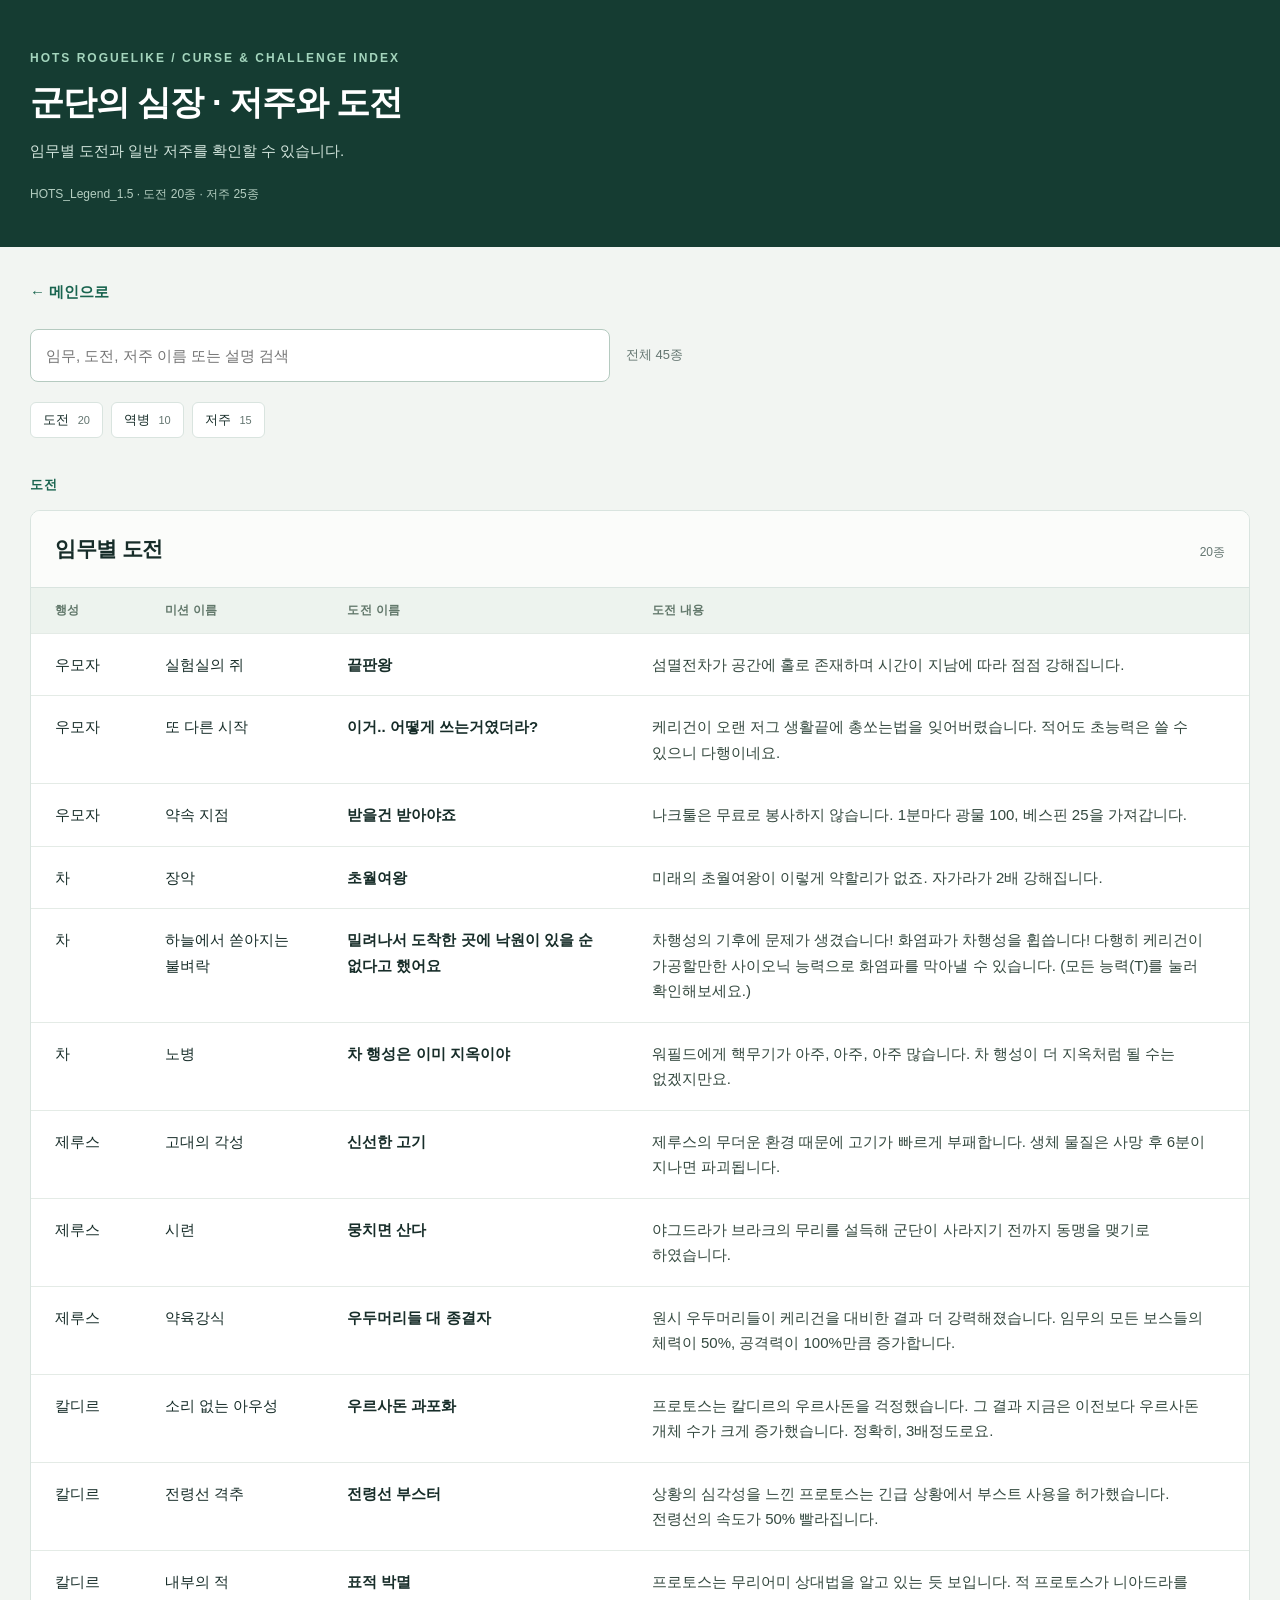
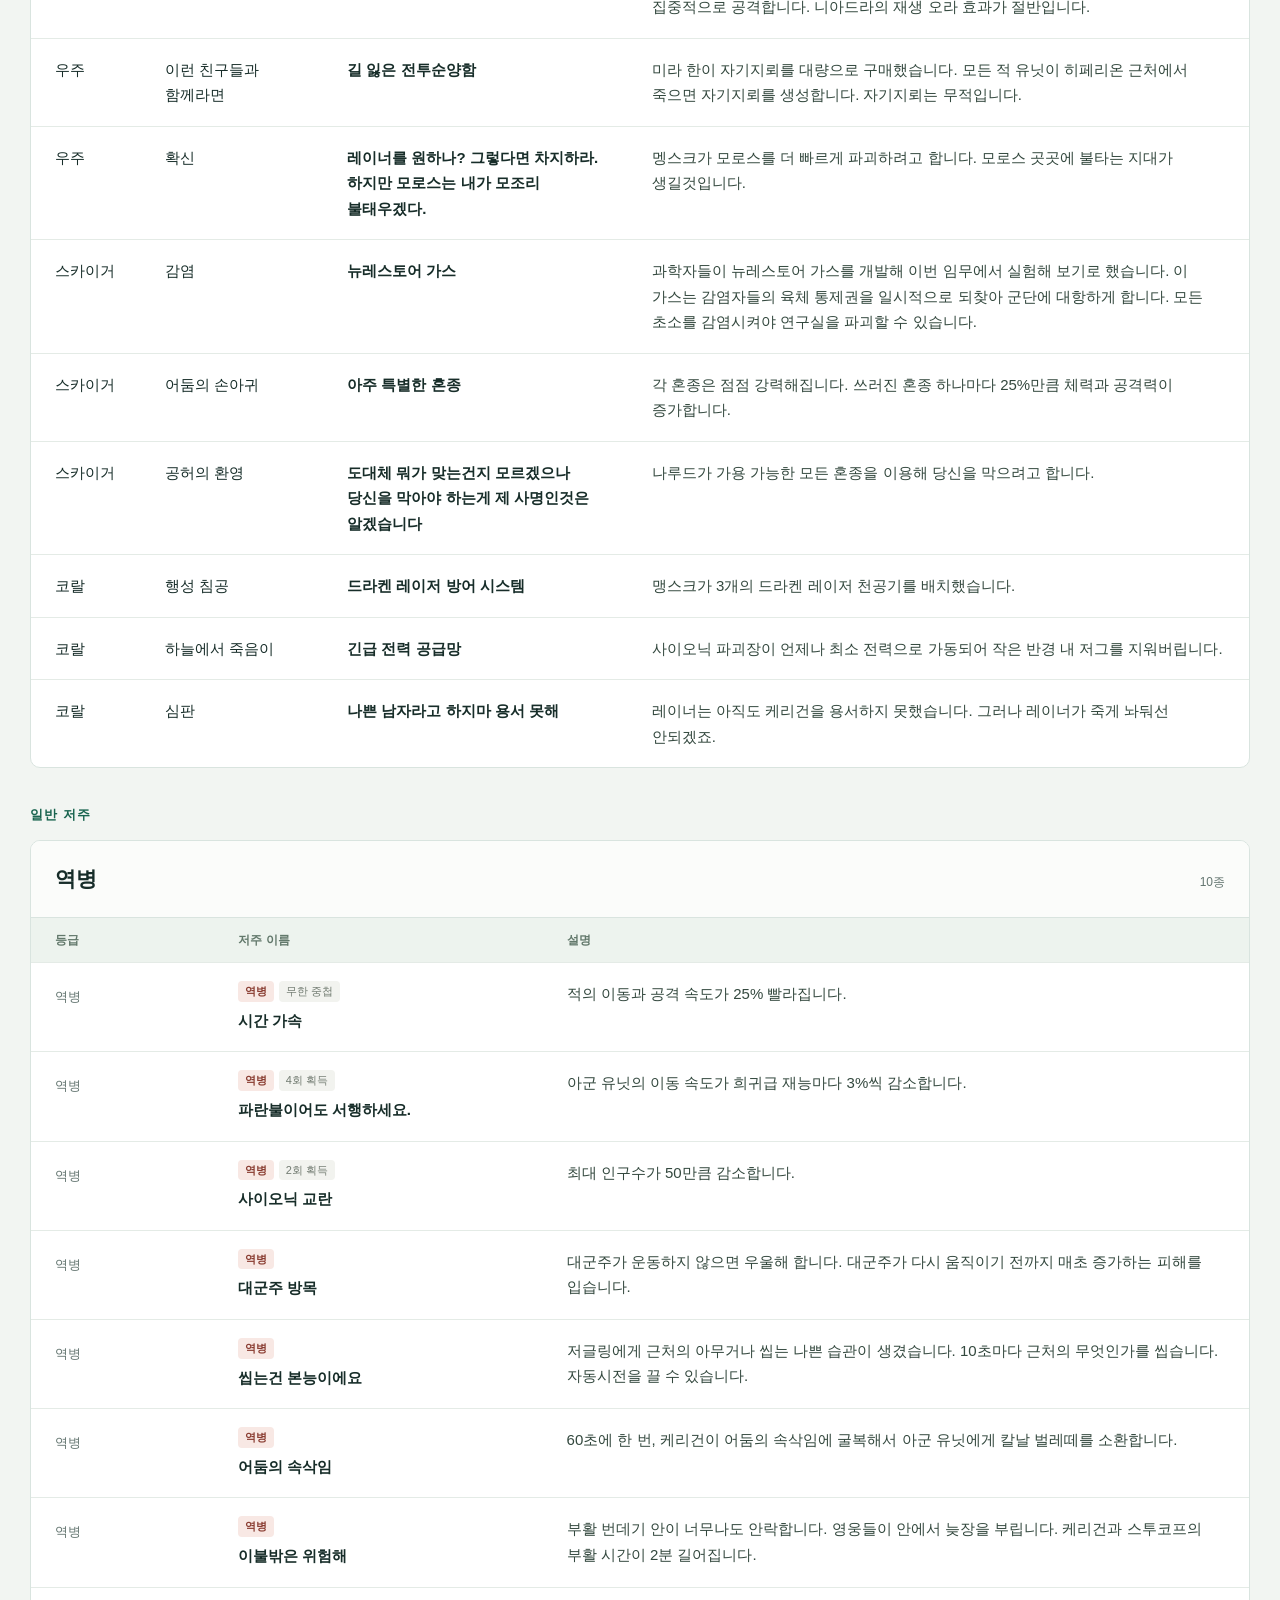
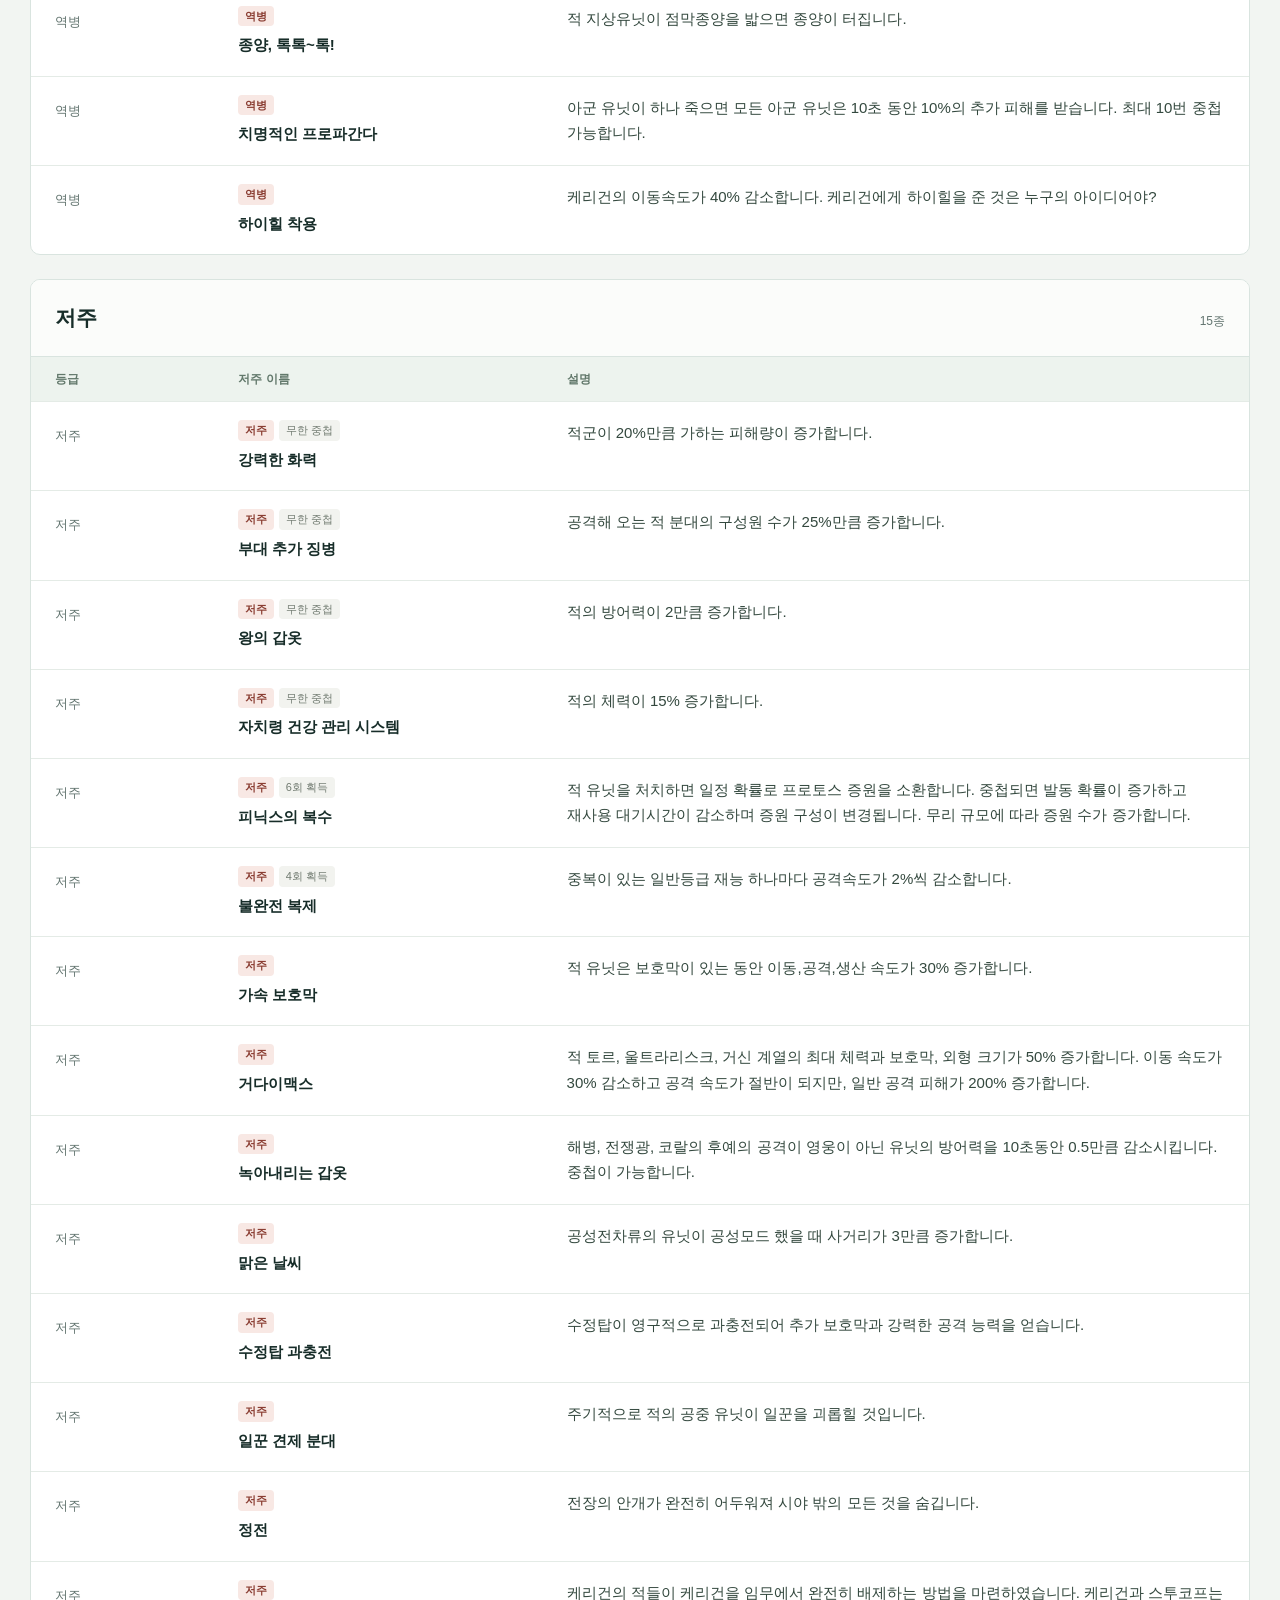
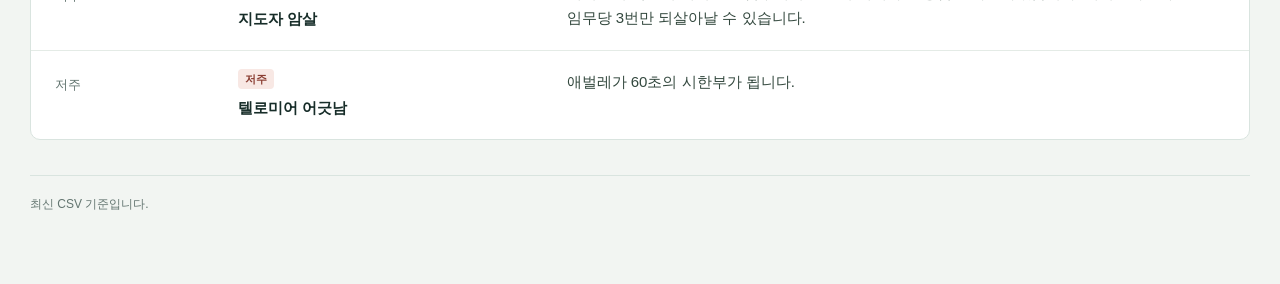
==== curses.html @ a3f86ea9 "Add files via upload" ====
<!doctype html><html lang="ko"><head><meta charset="utf-8"><meta name="viewport" content="width=device-width,initial-scale=1">
<title>군단의 심장 로그라이크 · 저주와 도전</title><link rel="stylesheet" href="style.css"></head><body>
<header><div class="eyebrow">HOTS ROGUELIKE / CURSE & CHALLENGE INDEX</div><h1>군단의 심장 · 저주와 도전</h1>
<p>임무별 도전과 일반 저주를 확인할 수 있습니다.</p><span class="build">HOTS_Legend_1.5 · 도전 20종 · 저주 25종</span></header>
<main><a class="home" href="index.html">← 메인으로</a>
<div class="tools"><input id="search" type="search" placeholder="임무, 도전, 저주 이름 또는 설명 검색"><span id="result">전체 45종</span></div>
<nav aria-label="분류 바로가기"><a href="#challenges">도전 <span>20</span></a><a href="#curse-0">역병 <span>10</span></a><a href="#curse-1">저주 <span>15</span></a></nav>
<h2 class="group-title">도전</h2><section id="challenges"><div class="section-head"><h3>임무별 도전</h3><span class="counts">20종</span></div>
<table class="challenge-table"><colgroup><col class="planet"><col class="mission"><col class="challenge"><col></colgroup>
<thead><tr><th>행성</th><th>미션 이름</th><th>도전 이름</th><th>도전 내용</th></tr></thead><tbody><tr data-id="(Challenge) Lemon Allergy" data-search="우모자 실험실의 쥐 저주 끝판왕 섬멸전차가 공간에 홀로 존재하며 시간이 지남에 따라 점점 강해집니다."><td>우모자</td><td>실험실의 쥐</td><td><strong>끝판왕</strong></td><td class="description">섬멸전차가 공간에 홀로 존재하며 시간이 지남에 따라 점점 강해집니다.</td></tr><tr data-id="(Challenge) Hallucinatory Coping" data-search="우모자 또 다른 시작 저주 이거.. 어떻게 쓰는거였더라? 케리건이 오랜 저그 생활끝에 총쏘는법을 잊어버렸습니다. 적어도 초능력은 쓸 수 있으니 다행이네요."><td>우모자</td><td>또 다른 시작</td><td><strong>이거.. 어떻게 쓰는거였더라?</strong></td><td class="description">케리건이 오랜 저그 생활끝에 총쏘는법을 잊어버렸습니다. 적어도 초능력은 쓸 수 있으니 다행이네요.</td></tr><tr data-id="(Challenge) Nydus Interception" data-search="우모자 약속 지점 저주 받을건 받아야죠 나크툴은 무료로 봉사하지 않습니다. 1분마다 광물 100, 베스핀 25을 가져갑니다."><td>우모자</td><td>약속 지점</td><td><strong>받을건 받아야죠</strong></td><td class="description">나크툴은 무료로 봉사하지 않습니다. 1분마다 광물 100, 베스핀 25을 가져갑니다.</td></tr><tr data-id="(Challenge) Zagara&#x27;s Aberrations" data-search="차 장악 저주 초월여왕 미래의 초월여왕이 이렇게 약할리가 없죠. 자가라가 2배 강해집니다."><td>차</td><td>장악</td><td><strong>초월여왕</strong></td><td class="description">미래의 초월여왕이 이렇게 약할리가 없죠. 자가라가 2배 강해집니다.</td></tr><tr data-id="(Challenge) Half The Dominion Fleet" data-search="차 하늘에서 쏟아지는 불벼락 저주 밀려나서 도착한 곳에 낙원이 있을 순 없다고 했어요 차행성의 기후에 문제가 생겼습니다! 화염파가 차행성을 휩씁니다! 다행히 케리건이 가공할만한 사이오닉 능력으로 화염파를 막아낼 수 있습니다. (모든 능력(t)를 눌러 확인해보세요.)"><td>차</td><td>하늘에서 쏟아지는 불벼락</td><td><strong>밀려나서 도착한 곳에 낙원이 있을 순 없다고 했어요</strong></td><td class="description">차행성의 기후에 문제가 생겼습니다! 화염파가 차행성을 휩씁니다! 다행히 케리건이 가공할만한 사이오닉 능력으로 화염파를 막아낼 수 있습니다. (모든 능력(T)를 눌러 확인해보세요.)</td></tr><tr data-id="(Challenge) Char Cannot Look Worse" data-search="차 노병 저주 차 행성은 이미 지옥이야 워필드에게 핵무기가 아주, 아주, 아주 많습니다. 차 행성이 더 지옥처럼 될 수는 없겠지만요."><td>차</td><td>노병</td><td><strong>차 행성은 이미 지옥이야</strong></td><td class="description">워필드에게 핵무기가 아주, 아주, 아주 많습니다. 차 행성이 더 지옥처럼 될 수는 없겠지만요.</td></tr><tr data-id="(Challenge) Fresh Meat" data-search="제루스 고대의 각성 저주 신선한 고기 제루스의 무더운 환경 때문에 고기가 빠르게 부패합니다. 생체 물질은 사망 후 6분이 지나면 파괴됩니다."><td>제루스</td><td>고대의 각성</td><td><strong>신선한 고기</strong></td><td class="description">제루스의 무더운 환경 때문에 고기가 빠르게 부패합니다. 생체 물질은 사망 후 6분이 지나면 파괴됩니다.</td></tr><tr data-id="(Challenge) United We Stand" data-search="제루스 시련 저주 뭉치면 산다 야그드라가 브라크의 무리를 설득해 군단이 사라지기 전까지 동맹을 맺기로 하였습니다."><td>제루스</td><td>시련</td><td><strong>뭉치면 산다</strong></td><td class="description">야그드라가 브라크의 무리를 설득해 군단이 사라지기 전까지 동맹을 맺기로 하였습니다.</td></tr><tr data-id="(Challenge) Alphas Vs. The Omega" data-search="제루스 약육강식 저주 우두머리들 대 종결자 원시 우두머리들이 케리건을 대비한 결과 더 강력해졌습니다. 임무의 모든 보스들의 체력이 50%, 공격력이 100%만큼 증가합니다."><td>제루스</td><td>약육강식</td><td><strong>우두머리들 대 종결자</strong></td><td class="description">원시 우두머리들이 케리건을 대비한 결과 더 강력해졌습니다. 임무의 모든 보스들의 체력이 50%, 공격력이 100%만큼 증가합니다.</td></tr><tr data-id="(Challenge) Ursadon Overpopulation" data-search="칼디르 소리 없는 아우성 저주 우르사돈 과포화 프로토스는 칼디르의 우르사돈을 걱정했습니다. 그 결과 지금은 이전보다 우르사돈 개체 수가 크게 증가했습니다. 정확히, 3배정도로요."><td>칼디르</td><td>소리 없는 아우성</td><td><strong>우르사돈 과포화</strong></td><td class="description">프로토스는 칼디르의 우르사돈을 걱정했습니다. 그 결과 지금은 이전보다 우르사돈 개체 수가 크게 증가했습니다. 정확히, 3배정도로요.</td></tr><tr data-id="(Challenge) Shuttle Boosters" data-search="칼디르 전령선 격추 저주 전령선 부스터 상황의 심각성을 느낀 프로토스는 긴급 상황에서 부스트 사용을 허가했습니다. 전령선의 속도가 50% 빨라집니다."><td>칼디르</td><td>전령선 격추</td><td><strong>전령선 부스터</strong></td><td class="description">상황의 심각성을 느낀 프로토스는 긴급 상황에서 부스트 사용을 허가했습니다. 전령선의 속도가 50% 빨라집니다.</td></tr><tr data-id="(Challenge) Targeted Extermination" data-search="칼디르 내부의 적 저주 표적 박멸 프로토스는 무리어미 상대법을 알고 있는 듯 보입니다. 적 프로토스가 니아드라를 집중적으로 공격합니다. 니아드라의 재생 오라 효과가 절반입니다."><td>칼디르</td><td>내부의 적</td><td><strong>표적 박멸</strong></td><td class="description">프로토스는 무리어미 상대법을 알고 있는 듯 보입니다. 적 프로토스가 니아드라를 집중적으로 공격합니다. 니아드라의 재생 오라 효과가 절반입니다.</td></tr><tr data-id="(Challenge) The Lost Battlecruiser" data-search="우주 이런 친구들과 함께라면 저주 길 잃은 전투순양함 미라 한이 자기지뢰를 대량으로 구매했습니다. 모든 적 유닛이 히페리온 근처에서 죽으면 자기지뢰를 생성합니다. 자기지뢰는 무적입니다."><td>우주</td><td>이런 친구들과 함께라면</td><td><strong>길 잃은 전투순양함</strong></td><td class="description">미라 한이 자기지뢰를 대량으로 구매했습니다. 모든 적 유닛이 히페리온 근처에서 죽으면 자기지뢰를 생성합니다. 자기지뢰는 무적입니다.</td></tr><tr data-id="(Challenge) Happy Ending" data-search="우주 확신 저주 레이너를 원하나? 그렇다면 차지하라. 하지만 모로스는 내가 모조리 불태우겠다. 멩스크가 모로스를 더 빠르게 파괴하려고 합니다. 모로스 곳곳에 불타는 지대가 생길것입니다."><td>우주</td><td>확신</td><td><strong>레이너를 원하나? 그렇다면 차지하라. 하지만 모로스는 내가 모조리 불태우겠다.</strong></td><td class="description">멩스크가 모로스를 더 빠르게 파괴하려고 합니다. 모로스 곳곳에 불타는 지대가 생길것입니다.</td></tr><tr data-id="(Challenge) Aerosol Restoration" data-search="스카이거 감염 저주 뉴레스토어 가스 과학자들이 뉴레스토어 가스를 개발해 이번 임무에서 실험해 보기로 했습니다. 이 가스는 감염자들의 육체 통제권을 일시적으로 되찾아 군단에 대항하게 합니다. 모든 초소를 감염시켜야 연구실을 파괴할 수 있습니다."><td>스카이거</td><td>감염</td><td><strong>뉴레스토어 가스</strong></td><td class="description">과학자들이 뉴레스토어 가스를 개발해 이번 임무에서 실험해 보기로 했습니다. 이 가스는 감염자들의 육체 통제권을 일시적으로 되찾아 군단에 대항하게 합니다. 모든 초소를 감염시켜야 연구실을 파괴할 수 있습니다.</td></tr><tr data-id="(Challenge) Super Unique Hybrid" data-search="스카이거 어둠의 손아귀 저주 아주 특별한 혼종 각 혼종은 점점 강력해집니다. 쓰러진 혼종 하나마다 25%만큼 체력과 공격력이 증가합니다."><td>스카이거</td><td>어둠의 손아귀</td><td><strong>아주 특별한 혼종</strong></td><td class="description">각 혼종은 점점 강력해집니다. 쓰러진 혼종 하나마다 25%만큼 체력과 공격력이 증가합니다.</td></tr><tr data-id="(Challenge) Moebius Cure" data-search="스카이거 공허의 환영 저주 도대체 뭐가 맞는건지 모르겠으나 당신을 막아야 하는게 제 사명인것은 알겠습니다 나루드가 가용 가능한 모든 혼종을 이용해 당신을 막으려고 합니다."><td>스카이거</td><td>공허의 환영</td><td><strong>도대체 뭐가 맞는건지 모르겠으나 당신을 막아야 하는게 제 사명인것은 알겠습니다</strong></td><td class="description">나루드가 가용 가능한 모든 혼종을 이용해 당신을 막으려고 합니다.</td></tr><tr data-id="(Challenge) Laser Defense" data-search="코랄 행성 침공 저주 드라켄 레이저 방어 시스템 맹스크가 3개의 드라켄 레이저 천공기를 배치했습니다."><td>코랄</td><td>행성 침공</td><td><strong>드라켄 레이저 방어 시스템</strong></td><td class="description">맹스크가 3개의 드라켄 레이저 천공기를 배치했습니다.</td></tr><tr data-id="(Challenge) Emergency Power Link" data-search="코랄 하늘에서 죽음이 저주 긴급 전력 공급망 사이오닉 파괴장이 언제나 최소 전력으로 가동되어 작은 반경 내 저그를 지워버립니다."><td>코랄</td><td>하늘에서 죽음이</td><td><strong>긴급 전력 공급망</strong></td><td class="description">사이오닉 파괴장이 언제나 최소 전력으로 가동되어 작은 반경 내 저그를 지워버립니다.</td></tr><tr data-id="(Challenge) Chaos Mandate" data-search="코랄 심판 저주 나쁜 남자라고 하지마 용서 못해 레이너는 아직도 케리건을 용서하지 못했습니다. 그러나 레이너가 죽게 놔둬선 안되겠죠."><td>코랄</td><td>심판</td><td><strong>나쁜 남자라고 하지마 용서 못해</strong></td><td class="description">레이너는 아직도 케리건을 용서하지 못했습니다. 그러나 레이너가 죽게 놔둬선 안되겠죠.</td></tr></tbody></table></section>
<h2 class="group-title">일반 저주</h2><section id="curse-0"><div class="section-head"><h3>역병</h3><span class="counts">10종</span></div><table><colgroup><col class="unit"><col class="talent"><col></colgroup><thead><tr><th>등급</th><th>저주 이름</th><th>설명</th></tr></thead><tbody><tr data-id="Chrono Acceleration" data-search="역병 역병 시간 가속 적의 이동과 공격 속도가 25% 빨라집니다."><td class="unit-name">역병</td><td><div class="badges"><span class="curse-badge">역병</span><span class="limit">무한 중첩</span></div><strong>시간 가속</strong></td><td class="description">적의 이동과 공격 속도가 25% 빨라집니다.</td></tr><tr data-id="Feelin&#x27; Blue" data-search="역병 역병 파란불이어도 서행하세요. 아군 유닛의 이동 속도가 희귀급 재능마다 3%씩 감소합니다."><td class="unit-name">역병</td><td><div class="badges"><span class="curse-badge">역병</span><span class="limit">4회 획득</span></div><strong>파란불이어도 서행하세요.</strong></td><td class="description">아군 유닛의 이동 속도가 희귀급 재능마다 3%씩 감소합니다.</td></tr><tr data-id="Psi Disruption" data-search="역병 역병 사이오닉 교란 최대 인구수가 50만큼 감소합니다."><td class="unit-name">역병</td><td><div class="badges"><span class="curse-badge">역병</span><span class="limit">2회 획득</span></div><strong>사이오닉 교란</strong></td><td class="description">최대 인구수가 50만큼 감소합니다.</td></tr><tr data-id="Free Range Overlords" data-search="역병 역병 대군주 방목 대군주가 운동하지 않으면 우울해 합니다. 대군주가 다시 움직이기 전까지 매초 증가하는 피해를 입습니다."><td class="unit-name">역병</td><td><div class="badges"><span class="curse-badge">역병</span></div><strong>대군주 방목</strong></td><td class="description">대군주가 운동하지 않으면 우울해 합니다. 대군주가 다시 움직이기 전까지 매초 증가하는 피해를 입습니다.</td></tr><tr data-id="Compulsory Chewing" data-search="역병 역병 씹는건 본능이에요 저글링에게 근처의 아무거나 씹는 나쁜 습관이 생겼습니다. 10초마다 근처의 무엇인가를 씹습니다. 자동시전을 끌 수 있습니다."><td class="unit-name">역병</td><td><div class="badges"><span class="curse-badge">역병</span></div><strong>씹는건 본능이에요</strong></td><td class="description">저글링에게 근처의 아무거나 씹는 나쁜 습관이 생겼습니다. 10초마다 근처의 무엇인가를 씹습니다. 자동시전을 끌 수 있습니다.</td></tr><tr data-id="Whispers of the Dark One" data-search="역병 역병 어둠의 속삭임 60초에 한 번, 케리건이 어둠의 속삭임에 굴복해서 아군 유닛에게 칼날 벌레떼를 소환합니다."><td class="unit-name">역병</td><td><div class="badges"><span class="curse-badge">역병</span></div><strong>어둠의 속삭임</strong></td><td class="description">60초에 한 번, 케리건이 어둠의 속삭임에 굴복해서 아군 유닛에게 칼날 벌레떼를 소환합니다.</td></tr><tr data-id="Extra Comfortable Cocoon" data-search="역병 역병 이불밖은 위험해 부활 번데기 안이 너무나도 안락합니다. 영웅들이 안에서 늦장을 부립니다. 케리건과 스투코프의 부활 시간이 2분 길어집니다."><td class="unit-name">역병</td><td><div class="badges"><span class="curse-badge">역병</span></div><strong>이불밖은 위험해</strong></td><td class="description">부활 번데기 안이 너무나도 안락합니다. 영웅들이 안에서 늦장을 부립니다. 케리건과 스투코프의 부활 시간이 2분 길어집니다.</td></tr><tr data-id="Pop Goes the Tumor" data-search="역병 역병 종양, 톡톡~톡! 적 지상유닛이 점막종양을 밟으면 종양이 터집니다."><td class="unit-name">역병</td><td><div class="badges"><span class="curse-badge">역병</span></div><strong>종양, 톡톡~톡!</strong></td><td class="description">적 지상유닛이 점막종양을 밟으면 종양이 터집니다.</td></tr><tr data-id="Mortal Propaganda" data-search="역병 역병 치명적인 프로파간다 아군 유닛이 하나 죽으면 모든 아군 유닛은 10초 동안 10%의 추가 피해를 받습니다. 최대 10번 중첩 가능합니다."><td class="unit-name">역병</td><td><div class="badges"><span class="curse-badge">역병</span></div><strong>치명적인 프로파간다</strong></td><td class="description">아군 유닛이 하나 죽으면 모든 아군 유닛은 10초 동안 10%의 추가 피해를 받습니다. 최대 10번 중첩 가능합니다.</td></tr><tr data-id="Evolved High Heels" data-search="역병 역병 하이힐 착용 케리건의 이동속도가 40% 감소합니다. 케리건에게 하이힐을 준 것은 누구의 아이디어야?"><td class="unit-name">역병</td><td><div class="badges"><span class="curse-badge">역병</span></div><strong>하이힐 착용</strong></td><td class="description">케리건의 이동속도가 40% 감소합니다. 케리건에게 하이힐을 준 것은 누구의 아이디어야?</td></tr></tbody></table></section><section id="curse-1"><div class="section-head"><h3>저주</h3><span class="counts">15종</span></div><table><colgroup><col class="unit"><col class="talent"><col></colgroup><thead><tr><th>등급</th><th>저주 이름</th><th>설명</th></tr></thead><tbody><tr data-id="Heavy Firepower" data-search="저주 저주 강력한 화력 적군이 20%만큼 가하는 피해량이 증가합니다."><td class="unit-name">저주</td><td><div class="badges"><span class="curse-badge">저주</span><span class="limit">무한 중첩</span></div><strong>강력한 화력</strong></td><td class="description">적군이 20%만큼 가하는 피해량이 증가합니다.</td></tr><tr data-id="Increased Conscription" data-search="저주 저주 부대 추가 징병 공격해 오는 적 분대의 구성원 수가 25%만큼 증가합니다."><td class="unit-name">저주</td><td><div class="badges"><span class="curse-badge">저주</span><span class="limit">무한 중첩</span></div><strong>부대 추가 징병</strong></td><td class="description">공격해 오는 적 분대의 구성원 수가 25%만큼 증가합니다.</td></tr><tr data-id="Royal Armor" data-search="저주 저주 왕의 갑옷 적의 방어력이 2만큼 증가합니다."><td class="unit-name">저주</td><td><div class="badges"><span class="curse-badge">저주</span><span class="limit">무한 중첩</span></div><strong>왕의 갑옷</strong></td><td class="description">적의 방어력이 2만큼 증가합니다.</td></tr><tr data-id="Dominion Healthcare" data-search="저주 저주 자치령 건강 관리 시스템 적의 체력이 15% 증가합니다."><td class="unit-name">저주</td><td><div class="badges"><span class="curse-badge">저주</span><span class="limit">무한 중첩</span></div><strong>자치령 건강 관리 시스템</strong></td><td class="description">적의 체력이 15% 증가합니다.</td></tr><tr data-id="Vengeance for Fenix" data-search="저주 저주 피닉스의 복수 적 유닛을 처치하면 일정 확률로 프로토스 증원을 소환합니다. 중첩되면 발동 확률이 증가하고 재사용 대기시간이 감소하며 증원 구성이 변경됩니다. 무리 규모에 따라 증원 수가 증가합니다."><td class="unit-name">저주</td><td><div class="badges"><span class="curse-badge">저주</span><span class="limit">6회 획득</span></div><strong>피닉스의 복수</strong></td><td class="description">적 유닛을 처치하면 일정 확률로 프로토스 증원을 소환합니다. 중첩되면 발동 확률이 증가하고 재사용 대기시간이 감소하며 증원 구성이 변경됩니다. 무리 규모에 따라 증원 수가 증가합니다.</td></tr><tr data-id="Imperfect Duplication" data-search="저주 저주 불완전 복제 중복이 있는 일반등급 재능 하나마다 공격속도가 2%씩 감소합니다."><td class="unit-name">저주</td><td><div class="badges"><span class="curse-badge">저주</span><span class="limit">4회 획득</span></div><strong>불완전 복제</strong></td><td class="description">중복이 있는 일반등급 재능 하나마다 공격속도가 2%씩 감소합니다.</td></tr><tr data-id="Temporal Barrier" data-search="저주 저주 가속 보호막 적 유닛은 보호막이 있는 동안 이동,공격,생산 속도가 30% 증가합니다."><td class="unit-name">저주</td><td><div class="badges"><span class="curse-badge">저주</span></div><strong>가속 보호막</strong></td><td class="description">적 유닛은 보호막이 있는 동안 이동,공격,생산 속도가 30% 증가합니다.</td></tr><tr data-id="Super Massive" data-search="저주 저주 거다이맥스 적 토르, 울트라리스크, 거신 계열의 최대 체력과 보호막, 외형 크기가 50% 증가합니다. 이동 속도가 30% 감소하고 공격 속도가 절반이 되지만, 일반 공격 피해가 200% 증가합니다."><td class="unit-name">저주</td><td><div class="badges"><span class="curse-badge">저주</span></div><strong>거다이맥스</strong></td><td class="description">적 토르, 울트라리스크, 거신 계열의 최대 체력과 보호막, 외형 크기가 50% 증가합니다. 이동 속도가 30% 감소하고 공격 속도가 절반이 되지만, 일반 공격 피해가 200% 증가합니다.</td></tr><tr data-id="Melt Armor" data-search="저주 저주 녹아내리는 갑옷 해병, 전쟁광, 코랄의 후예의 공격이 영웅이 아닌 유닛의 방어력을 10초동안 0.5만큼 감소시킵니다. 중첩이 가능합니다."><td class="unit-name">저주</td><td><div class="badges"><span class="curse-badge">저주</span></div><strong>녹아내리는 갑옷</strong></td><td class="description">해병, 전쟁광, 코랄의 후예의 공격이 영웅이 아닌 유닛의 방어력을 10초동안 0.5만큼 감소시킵니다. 중첩이 가능합니다.</td></tr><tr data-id="Counter-Siege" data-search="저주 저주 맑은 날씨 공성전차류의 유닛이 공성모드 했을 때 사거리가 3만큼 증가합니다."><td class="unit-name">저주</td><td><div class="badges"><span class="curse-badge">저주</span></div><strong>맑은 날씨</strong></td><td class="description">공성전차류의 유닛이 공성모드 했을 때 사거리가 3만큼 증가합니다.</td></tr><tr data-id="Permanent Pylon Power" data-search="저주 저주 수정탑 과충전 수정탑이 영구적으로 과충전되어 추가 보호막과 강력한 공격 능력을 얻습니다."><td class="unit-name">저주</td><td><div class="badges"><span class="curse-badge">저주</span></div><strong>수정탑 과충전</strong></td><td class="description">수정탑이 영구적으로 과충전되어 추가 보호막과 강력한 공격 능력을 얻습니다.</td></tr><tr data-id="War of Economy" data-search="저주 저주 일꾼 견제 분대 주기적으로 적의 공중 유닛이 일꾼을 괴롭힐 것입니다."><td class="unit-name">저주</td><td><div class="badges"><span class="curse-badge">저주</span></div><strong>일꾼 견제 분대</strong></td><td class="description">주기적으로 적의 공중 유닛이 일꾼을 괴롭힐 것입니다.</td></tr><tr data-id="Blackout" data-search="저주 저주 정전 전장의 안개가 완전히 어두워져 시야 밖의 모든 것을 숨깁니다."><td class="unit-name">저주</td><td><div class="badges"><span class="curse-badge">저주</span></div><strong>정전</strong></td><td class="description">전장의 안개가 완전히 어두워져 시야 밖의 모든 것을 숨깁니다.</td></tr><tr data-id="Operation Regicide" data-search="저주 저주 지도자 암살 케리건의 적들이 케리건을 임무에서 완전히 배제하는 방법을 마련하였습니다. 케리건과 스투코프는 임무당 3번만 되살아날 수 있습니다."><td class="unit-name">저주</td><td><div class="badges"><span class="curse-badge">저주</span></div><strong>지도자 암살</strong></td><td class="description">케리건의 적들이 케리건을 임무에서 완전히 배제하는 방법을 마련하였습니다. 케리건과 스투코프는 임무당 3번만 되살아날 수 있습니다.</td></tr><tr data-id="Telomeres Defection" data-search="저주 저주 텔로미어 어긋남 애벌레가 60초의 시한부가 됩니다."><td class="unit-name">저주</td><td><div class="badges"><span class="curse-badge">저주</span></div><strong>텔로미어 어긋남</strong></td><td class="description">애벌레가 60초의 시한부가 됩니다.</td></tr></tbody></table></section>
<div id="empty" class="empty" hidden>검색 결과가 없습니다.</div><footer>최신 CSV 기준입니다.</footer></main><script>
const sections=[...document.querySelectorAll('section')],search=document.querySelector('#search');
search.addEventListener('input',()=>{const q=search.value.trim().toLocaleLowerCase();let total=0;
for(const section of sections){let count=0;for(const row of section.querySelectorAll('tbody tr')){row.hidden=!row.dataset.search.includes(q);if(!row.hidden)count++;}section.hidden=count===0;total+=count;}
for(const heading of document.querySelectorAll('.group-title')){let n=heading.nextElementSibling,visible=false;while(n&&!n.classList.contains('group-title')&&n.tagName==='SECTION'){if(!n.hidden)visible=true;n=n.nextElementSibling;}heading.hidden=!visible;}
document.querySelector('#result').textContent=(q?'검색 결과 ':'전체 ')+total+'종';document.querySelector('#empty').hidden=total>0;});
</script></body></html>
---- style.css ----
:root {
    color-scheme: light;
    --ink: #172d29;
    --muted: #637570;
    --line: #d9e4df;
    --paper: #fff;
    --green: #19644f;
    --deep: #153c32;
}

* {
    box-sizing: border-box;
}

html {
    scroll-behavior: smooth;
    scroll-padding-top: 24px;
}

body {
    margin: 0;
    background: #f2f5f2;
    color: var(--ink);
    font-family: "Malgun Gothic", "Apple SD Gothic Neo", sans-serif;
    font-size: 15px;
    line-height: 1.7;
}

/* Common header */
header {
    background: var(--deep);
    color: #fff;
    padding: 48px max(30px, calc((100vw - 1240px) / 2)) 42px;
}

.eyebrow {
    font-size: 12px;
    letter-spacing: 2px;
    color: #a4d5bd;
    font-weight: 700;
}

h1 {
    font-size: 34px;
    letter-spacing: -1px;
    line-height: 1.35;
    margin: 12px 0;
}

header p {
    color: #d2e4dc;
    max-width: 850px;
    margin: 8px 0;
}

.build {
    display: inline-block;
    font-size: 12px;
    color: #b4cec1;
    margin-top: 12px;
}

/* Common page width */
main {
    max-width: 1300px;
    padding: 32px 30px 70px;
    margin: auto;
}

/* Home page */
.intro {
    margin-bottom: 24px;
}

.intro h2 {
    font-size: 14px;
    letter-spacing: 1px;
    color: var(--green);
    margin: 0 0 7px;
}

.intro p {
    color: var(--muted);
    margin: 0;
}

.menu {
    display: grid;
    grid-template-columns: repeat(2, minmax(0, 1fr));
    gap: 18px;
}

.card {
    display: block;
    background: var(--paper);
    border: 1px solid var(--line);
    border-radius: 10px;
    padding: 28px 28px 25px;
    text-decoration: none;
    color: var(--ink);
    transition: transform .12s ease, border-color .12s ease, box-shadow .12s ease;
}

.card:hover {
    transform: translateY(-2px);
    border-color: var(--green);
    box-shadow: 0 8px 22px rgba(21, 60, 50, .08);
}

.card .num {
    font-size: 11px;
    color: var(--green);
    font-weight: 800;
    letter-spacing: 1.2px;
}

.card h2 {
    font-size: 23px;
    letter-spacing: -.5px;
    margin: 7px 0 5px;
}

.card p {
    font-size: 14px;
    color: var(--muted);
    margin: 0;
}

.arrow {
    display: inline-block;
    margin-top: 18px;
    color: var(--green);
    font-size: 13px;
    font-weight: 700;
}

/* Download page */
.home {
    display: inline-block;
    margin-bottom: 24px;
    color: var(--green);
    text-decoration: none;
    font-weight: 700;
}

.release {
    background: var(--paper);
    border: 1px solid var(--line);
    border-radius: 10px;
    padding: 24px;
    margin-bottom: 18px;
}

.release-head {
    display: flex;
    justify-content: space-between;
    align-items: center;
    gap: 20px;
}

.version {
    font-size: 22px;
    font-weight: 700;
}

.date {
    font-size: 13px;
    color: var(--muted);
}

.release .description {
    margin: 12px 0 20px;
}

.download {
    display: inline-block;
    background: var(--green);
    color: #fff;
    padding: 10px 18px;
    border-radius: 7px;
    text-decoration: none;
    font-weight: 700;
}

.download:hover {
    background: #124c3c;
}

.latest {
    display: inline-block;
    font-size: 11px;
    background: #e7f5e6;
    color: #277127;
    padding: 2px 8px;
    border-radius: 4px;
    margin-left: 8px;
}

/* Talent page tools */
.tools {
    display: flex;
    gap: 16px;
    align-items: center;
    flex-wrap: wrap;
    margin-bottom: 20px;
}

input {
    flex: 1;
    min-width: 240px;
    max-width: 580px;
    border: 1px solid #b5cac0;
    border-radius: 8px;
    padding: 13px 15px;
    font: inherit;
    background: #fff;
}

input:focus {
    outline: 3px solid #9ad0b9;
    outline-offset: 2px;
}

button {
    background: #fff;
    border: 1px solid #b5cac0;
    border-radius: 8px;
    padding: 13px 18px;
    font: inherit;
    color: var(--ink);
    cursor: pointer;
}

#result {
    font-size: 13px;
    color: var(--muted);
}

/* Talent navigation */
nav {
    display: flex;
    flex-wrap: wrap;
    gap: 8px;
    margin: 0 0 36px;
}

nav a {
    background: #fff;
    border: 1px solid var(--line);
    color: var(--ink);
    padding: 6px 12px;
    border-radius: 6px;
    text-decoration: none;
    font-size: 13px;
}

nav a:hover {
    border-color: var(--green);
    color: var(--green);
}

nav span {
    margin-left: 5px;
    color: var(--muted);
    font-size: 11px;
}

.group-title {
    font-size: 13px;
    letter-spacing: 1px;
    color: var(--green);
    margin: 36px 0 14px;
    font-weight: 800;
}

section {
    background: var(--paper);
    border: 1px solid var(--line);
    border-radius: 10px;
    margin-bottom: 24px;
    overflow: hidden;
    scroll-margin-top: 20px;
}

.section-head {
    display: flex;
    align-items: baseline;
    justify-content: space-between;
    gap: 12px;
    padding: 20px 24px;
    background: #fbfcfa;
    flex-wrap: wrap;
}

h3 {
    font-size: 21px;
    margin: 0;
    letter-spacing: -.5px;
}

.counts {
    font-size: 12px;
    color: var(--muted);
}

/* Talent tables */
table {
    width: 100%;
    border-collapse: collapse;
    table-layout: fixed;
}

.unit {
    width: 15%;
}

.talent {
    width: 27%;
}

th {
    text-align: left;
    font-size: 12px;
    letter-spacing: .3px;
    color: #62786b;
    background: #edf3ee;
    padding: 12px 24px;
    border-top: 1px solid var(--line);
}

td {
    padding: 18px 24px;
    vertical-align: top;
    border-top: 1px solid #e4ebe6;
    overflow-wrap: anywhere;
    word-break: keep-all;
}

tbody tr:hover {
    background: #fcfdf7;
}

.unit-name {
    font-size: 13px;
    color: var(--muted);
    padding-top: 23px;
}

.badges {
    display: flex;
    flex-wrap: wrap;
    gap: 5px;
    margin-bottom: 6px;
}

.rarity,
.limit {
    font-size: 11px;
    font-weight: 700;
    border-radius: 4px;
    padding: 1px 7px;
    white-space: nowrap;
}

.r0 { color: #506159; background: #eef1ef; }
.r1 { color: #277127; background: #e7f5e6; }
.r2 { color: #1758a6; background: #e8f1ff; }
.r3 { color: #8038a6; background: #f4eaff; }
.r4 { color: #826000; background: #fff0b5; }

.limit {
    color: #717b71;
    background: #f2f3ef;
    font-weight: 400;
}

strong {
    font-size: 15px;
}

.description {
    color: #33483e;
    white-space: pre-line;
}

footer {
    font-size: 12px;
    color: var(--muted);
    border-top: 1px solid var(--line);
    margin-top: 35px;
    padding-top: 18px;
}

[hidden] {
    display: none !important;
}

.empty {
    padding: 30px;
    background: #fff;
    border: 1px solid var(--line);
    border-radius: 10px;
    color: var(--muted);
}

/* Mobile */
@media (max-width: 700px) {
    header {
        padding: 30px 18px;
    }

    h1 {
        font-size: 27px;
    }

    main {
        padding: 24px 12px;
    }

    .menu {
        grid-template-columns: 1fr;
    }

    .card {
        padding: 23px 20px;
    }

    .release-head {
        align-items: flex-start;
        flex-direction: column;
        gap: 2px;
    }

    th,
    td {
        padding: 12px 10px;
    }

    th {
        font-size: 11px;
    }

    .unit {
        width: 19%;
    }

    .talent {
        width: 31%;
    }

    .description {
        font-size: 13px;
    }

    .unit-name {
        font-size: 12px;
        padding-top: 16px;
    }

    strong {
        font-size: 13px;
    }

    .section-head {
        padding: 16px;
    }

    h3 {
        font-size: 19px;
    }

    .counts {
        font-size: 11px;
    }
}

/* Print / PDF */
@media print {
    body {
        background: #fff;
        font-size: 10pt;
    }

    header {
        background: #fff;
        color: #172d29;
        padding: 0 0 15px;
    }

    header p,
    .build,
    .eyebrow {
        color: #526b5b;
    }

    .tools,
    nav {
        display: none;
    }

    main {
        padding: 0;
        max-width: none;
    }

    h1 {
        font-size: 24pt;
    }

    section {
        border-radius: 0;
        overflow: visible;
        break-inside: auto;
    }

    tr {
        break-inside: avoid;
    }

    thead {
        display: table-header-group;
    }

    .section-head {
        break-after: avoid;
    }

    th,
    td {
        padding: 8px 10px;
    }

    .group-title {
        margin-top: 20px;
    }

    * {
        -webkit-print-color-adjust: exact;
        print-color-adjust: exact;
    }
}

/* Curse / challenge page */
.challenge-table .planet { width: 9%; }
.challenge-table .mission { width: 15%; }
.challenge-table .challenge { width: 25%; }
.curse-badge { font-size:11px; font-weight:700; border-radius:4px; padding:1px 7px; white-space:nowrap; color:#8a3d32; background:#f8e8e4; }

/* Patch notes */
.patch-list { display:grid; gap:18px; }
.patch.release { margin-bottom:0; }
.patch h3 { font-size:15px; color:var(--green); margin:22px 0 6px; }
.patch ul { margin:6px 0 0; padding-left:22px; }
.patch li + li { margin-top:5px; }
@media (max-width:700px){
  .challenge-table .planet{width:10%}.challenge-table .mission{width:20%}.challenge-table .challenge{width:30%}
}
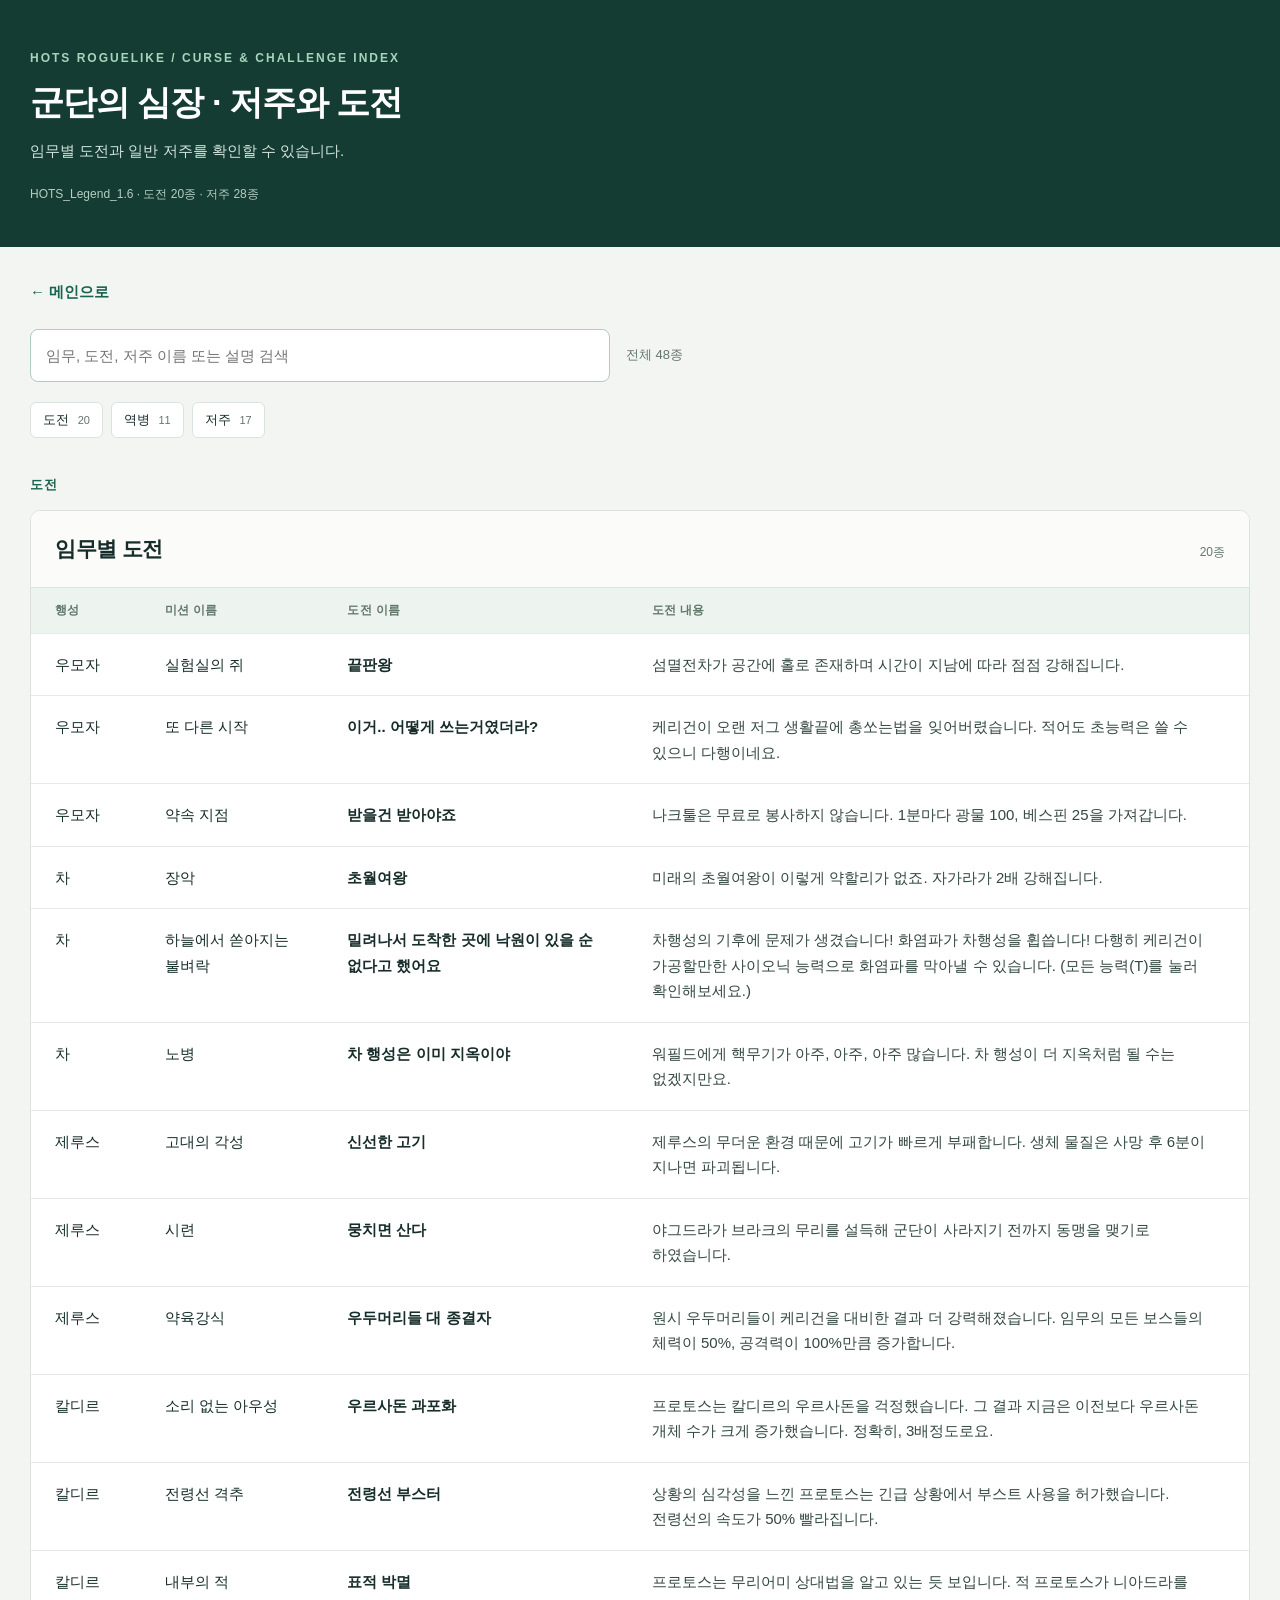
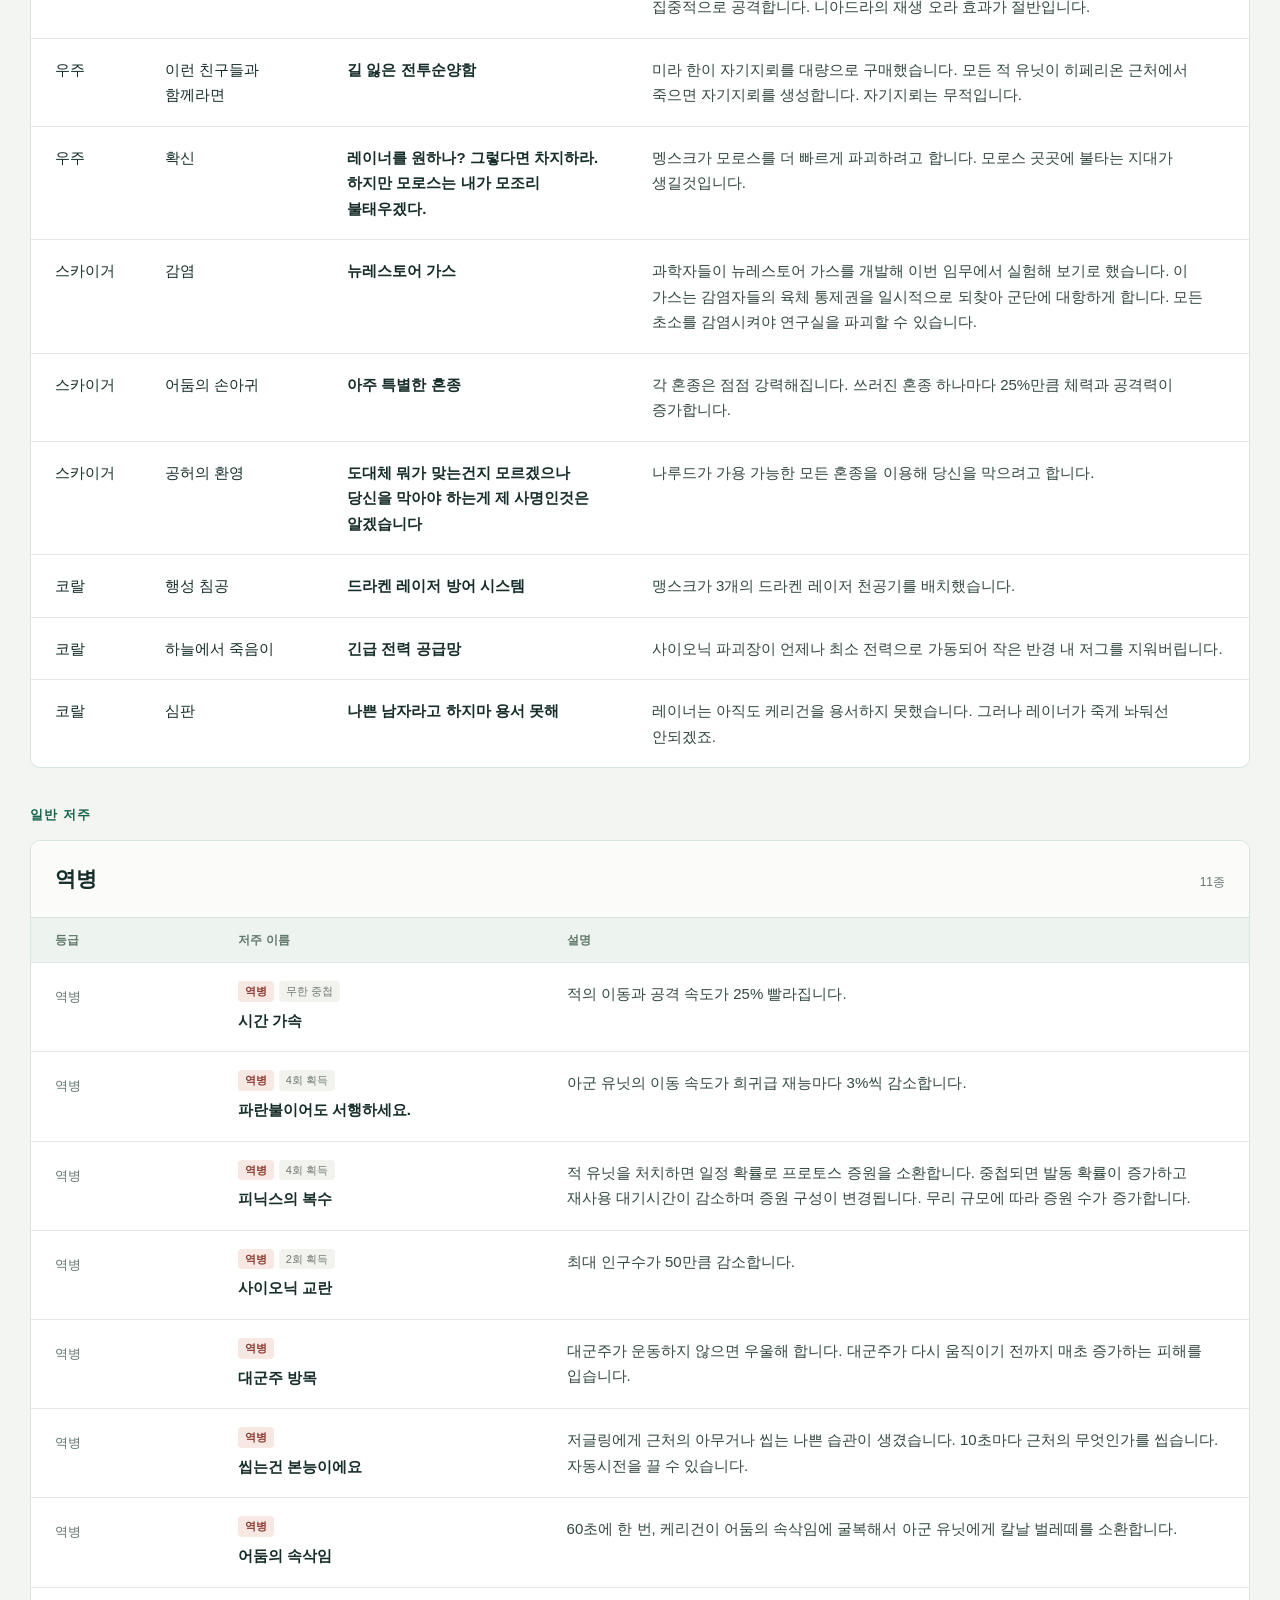
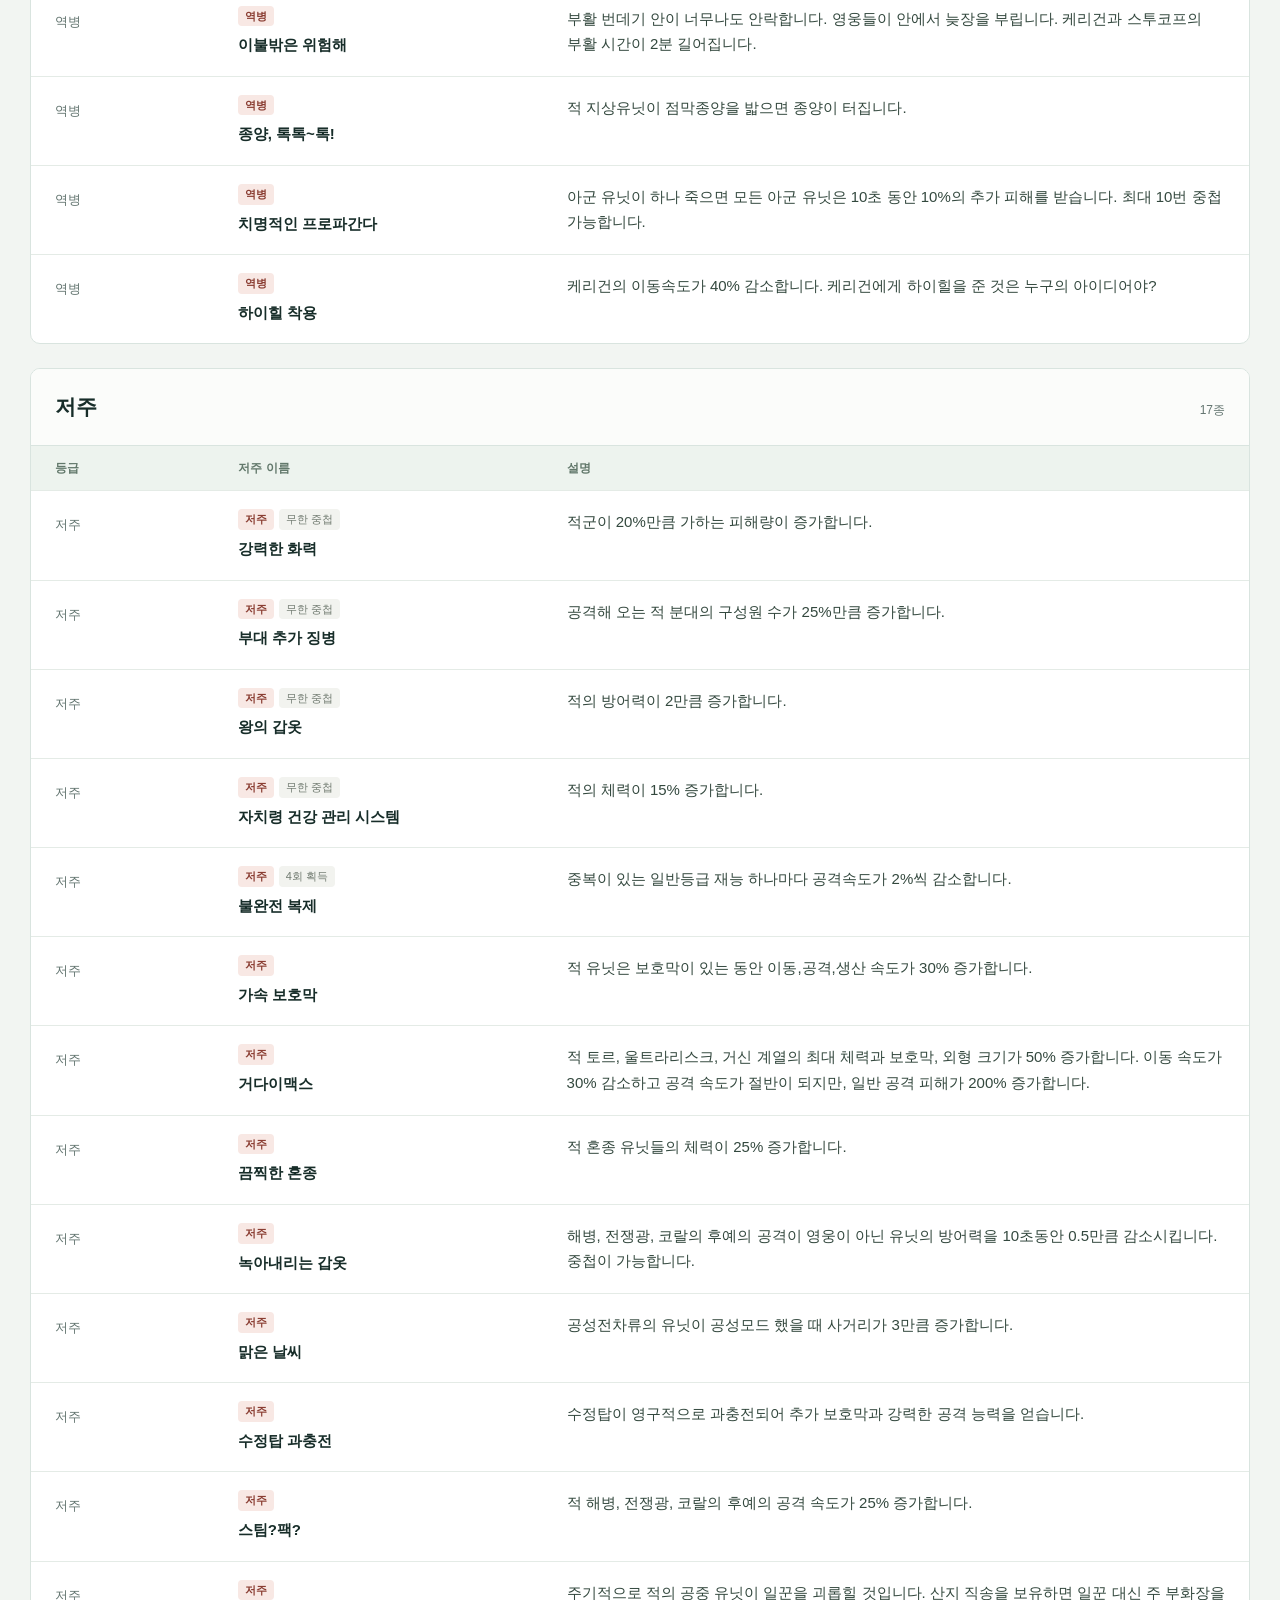
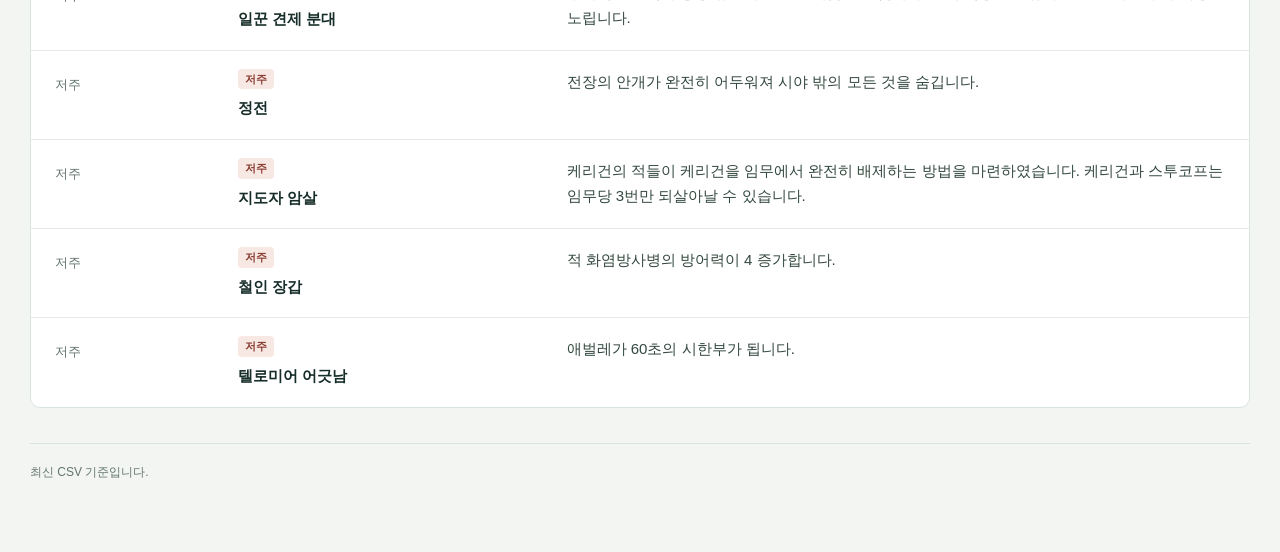
==== commit 68d98578: "Update v1.6 website HTML" ====
--- a/curses.html
+++ b/curses.html
@@ -1,14 +1,14 @@
 <!doctype html><html lang="ko"><head><meta charset="utf-8"><meta name="viewport" content="width=device-width,initial-scale=1">
 <title>군단의 심장 로그라이크 · 저주와 도전</title><link rel="stylesheet" href="style.css"></head><body>
 <header><div class="eyebrow">HOTS ROGUELIKE / CURSE & CHALLENGE INDEX</div><h1>군단의 심장 · 저주와 도전</h1>
-<p>임무별 도전과 일반 저주를 확인할 수 있습니다.</p><span class="build">HOTS_Legend_1.5 · 도전 20종 · 저주 25종</span></header>
+<p>임무별 도전과 일반 저주를 확인할 수 있습니다.</p><span class="build">HOTS_Legend_1.6 · 도전 20종 · 저주 28종</span></header>
 <main><a class="home" href="index.html">← 메인으로</a>
-<div class="tools"><input id="search" type="search" placeholder="임무, 도전, 저주 이름 또는 설명 검색"><span id="result">전체 45종</span></div>
-<nav aria-label="분류 바로가기"><a href="#challenges">도전 <span>20</span></a><a href="#curse-0">역병 <span>10</span></a><a href="#curse-1">저주 <span>15</span></a></nav>
+<div class="tools"><input id="search" type="search" placeholder="임무, 도전, 저주 이름 또는 설명 검색"><span id="result">전체 48종</span></div>
+<nav aria-label="분류 바로가기"><a href="#challenges">도전 <span>20</span></a><a href="#curse-0">역병 <span>11</span></a><a href="#curse-1">저주 <span>17</span></a></nav>
 <h2 class="group-title">도전</h2><section id="challenges"><div class="section-head"><h3>임무별 도전</h3><span class="counts">20종</span></div>
 <table class="challenge-table"><colgroup><col class="planet"><col class="mission"><col class="challenge"><col></colgroup>
 <thead><tr><th>행성</th><th>미션 이름</th><th>도전 이름</th><th>도전 내용</th></tr></thead><tbody><tr data-id="(Challenge) Lemon Allergy" data-search="우모자 실험실의 쥐 저주 끝판왕 섬멸전차가 공간에 홀로 존재하며 시간이 지남에 따라 점점 강해집니다."><td>우모자</td><td>실험실의 쥐</td><td><strong>끝판왕</strong></td><td class="description">섬멸전차가 공간에 홀로 존재하며 시간이 지남에 따라 점점 강해집니다.</td></tr><tr data-id="(Challenge) Hallucinatory Coping" data-search="우모자 또 다른 시작 저주 이거.. 어떻게 쓰는거였더라? 케리건이 오랜 저그 생활끝에 총쏘는법을 잊어버렸습니다. 적어도 초능력은 쓸 수 있으니 다행이네요."><td>우모자</td><td>또 다른 시작</td><td><strong>이거.. 어떻게 쓰는거였더라?</strong></td><td class="description">케리건이 오랜 저그 생활끝에 총쏘는법을 잊어버렸습니다. 적어도 초능력은 쓸 수 있으니 다행이네요.</td></tr><tr data-id="(Challenge) Nydus Interception" data-search="우모자 약속 지점 저주 받을건 받아야죠 나크툴은 무료로 봉사하지 않습니다. 1분마다 광물 100, 베스핀 25을 가져갑니다."><td>우모자</td><td>약속 지점</td><td><strong>받을건 받아야죠</strong></td><td class="description">나크툴은 무료로 봉사하지 않습니다. 1분마다 광물 100, 베스핀 25을 가져갑니다.</td></tr><tr data-id="(Challenge) Zagara&#x27;s Aberrations" data-search="차 장악 저주 초월여왕 미래의 초월여왕이 이렇게 약할리가 없죠. 자가라가 2배 강해집니다."><td>차</td><td>장악</td><td><strong>초월여왕</strong></td><td class="description">미래의 초월여왕이 이렇게 약할리가 없죠. 자가라가 2배 강해집니다.</td></tr><tr data-id="(Challenge) Half The Dominion Fleet" data-search="차 하늘에서 쏟아지는 불벼락 저주 밀려나서 도착한 곳에 낙원이 있을 순 없다고 했어요 차행성의 기후에 문제가 생겼습니다! 화염파가 차행성을 휩씁니다! 다행히 케리건이 가공할만한 사이오닉 능력으로 화염파를 막아낼 수 있습니다. (모든 능력(t)를 눌러 확인해보세요.)"><td>차</td><td>하늘에서 쏟아지는 불벼락</td><td><strong>밀려나서 도착한 곳에 낙원이 있을 순 없다고 했어요</strong></td><td class="description">차행성의 기후에 문제가 생겼습니다! 화염파가 차행성을 휩씁니다! 다행히 케리건이 가공할만한 사이오닉 능력으로 화염파를 막아낼 수 있습니다. (모든 능력(T)를 눌러 확인해보세요.)</td></tr><tr data-id="(Challenge) Char Cannot Look Worse" data-search="차 노병 저주 차 행성은 이미 지옥이야 워필드에게 핵무기가 아주, 아주, 아주 많습니다. 차 행성이 더 지옥처럼 될 수는 없겠지만요."><td>차</td><td>노병</td><td><strong>차 행성은 이미 지옥이야</strong></td><td class="description">워필드에게 핵무기가 아주, 아주, 아주 많습니다. 차 행성이 더 지옥처럼 될 수는 없겠지만요.</td></tr><tr data-id="(Challenge) Fresh Meat" data-search="제루스 고대의 각성 저주 신선한 고기 제루스의 무더운 환경 때문에 고기가 빠르게 부패합니다. 생체 물질은 사망 후 6분이 지나면 파괴됩니다."><td>제루스</td><td>고대의 각성</td><td><strong>신선한 고기</strong></td><td class="description">제루스의 무더운 환경 때문에 고기가 빠르게 부패합니다. 생체 물질은 사망 후 6분이 지나면 파괴됩니다.</td></tr><tr data-id="(Challenge) United We Stand" data-search="제루스 시련 저주 뭉치면 산다 야그드라가 브라크의 무리를 설득해 군단이 사라지기 전까지 동맹을 맺기로 하였습니다."><td>제루스</td><td>시련</td><td><strong>뭉치면 산다</strong></td><td class="description">야그드라가 브라크의 무리를 설득해 군단이 사라지기 전까지 동맹을 맺기로 하였습니다.</td></tr><tr data-id="(Challenge) Alphas Vs. The Omega" data-search="제루스 약육강식 저주 우두머리들 대 종결자 원시 우두머리들이 케리건을 대비한 결과 더 강력해졌습니다. 임무의 모든 보스들의 체력이 50%, 공격력이 100%만큼 증가합니다."><td>제루스</td><td>약육강식</td><td><strong>우두머리들 대 종결자</strong></td><td class="description">원시 우두머리들이 케리건을 대비한 결과 더 강력해졌습니다. 임무의 모든 보스들의 체력이 50%, 공격력이 100%만큼 증가합니다.</td></tr><tr data-id="(Challenge) Ursadon Overpopulation" data-search="칼디르 소리 없는 아우성 저주 우르사돈 과포화 프로토스는 칼디르의 우르사돈을 걱정했습니다. 그 결과 지금은 이전보다 우르사돈 개체 수가 크게 증가했습니다. 정확히, 3배정도로요."><td>칼디르</td><td>소리 없는 아우성</td><td><strong>우르사돈 과포화</strong></td><td class="description">프로토스는 칼디르의 우르사돈을 걱정했습니다. 그 결과 지금은 이전보다 우르사돈 개체 수가 크게 증가했습니다. 정확히, 3배정도로요.</td></tr><tr data-id="(Challenge) Shuttle Boosters" data-search="칼디르 전령선 격추 저주 전령선 부스터 상황의 심각성을 느낀 프로토스는 긴급 상황에서 부스트 사용을 허가했습니다. 전령선의 속도가 50% 빨라집니다."><td>칼디르</td><td>전령선 격추</td><td><strong>전령선 부스터</strong></td><td class="description">상황의 심각성을 느낀 프로토스는 긴급 상황에서 부스트 사용을 허가했습니다. 전령선의 속도가 50% 빨라집니다.</td></tr><tr data-id="(Challenge) Targeted Extermination" data-search="칼디르 내부의 적 저주 표적 박멸 프로토스는 무리어미 상대법을 알고 있는 듯 보입니다. 적 프로토스가 니아드라를 집중적으로 공격합니다. 니아드라의 재생 오라 효과가 절반입니다."><td>칼디르</td><td>내부의 적</td><td><strong>표적 박멸</strong></td><td class="description">프로토스는 무리어미 상대법을 알고 있는 듯 보입니다. 적 프로토스가 니아드라를 집중적으로 공격합니다. 니아드라의 재생 오라 효과가 절반입니다.</td></tr><tr data-id="(Challenge) The Lost Battlecruiser" data-search="우주 이런 친구들과 함께라면 저주 길 잃은 전투순양함 미라 한이 자기지뢰를 대량으로 구매했습니다. 모든 적 유닛이 히페리온 근처에서 죽으면 자기지뢰를 생성합니다. 자기지뢰는 무적입니다."><td>우주</td><td>이런 친구들과 함께라면</td><td><strong>길 잃은 전투순양함</strong></td><td class="description">미라 한이 자기지뢰를 대량으로 구매했습니다. 모든 적 유닛이 히페리온 근처에서 죽으면 자기지뢰를 생성합니다. 자기지뢰는 무적입니다.</td></tr><tr data-id="(Challenge) Happy Ending" data-search="우주 확신 저주 레이너를 원하나? 그렇다면 차지하라. 하지만 모로스는 내가 모조리 불태우겠다. 멩스크가 모로스를 더 빠르게 파괴하려고 합니다. 모로스 곳곳에 불타는 지대가 생길것입니다."><td>우주</td><td>확신</td><td><strong>레이너를 원하나? 그렇다면 차지하라. 하지만 모로스는 내가 모조리 불태우겠다.</strong></td><td class="description">멩스크가 모로스를 더 빠르게 파괴하려고 합니다. 모로스 곳곳에 불타는 지대가 생길것입니다.</td></tr><tr data-id="(Challenge) Aerosol Restoration" data-search="스카이거 감염 저주 뉴레스토어 가스 과학자들이 뉴레스토어 가스를 개발해 이번 임무에서 실험해 보기로 했습니다. 이 가스는 감염자들의 육체 통제권을 일시적으로 되찾아 군단에 대항하게 합니다. 모든 초소를 감염시켜야 연구실을 파괴할 수 있습니다."><td>스카이거</td><td>감염</td><td><strong>뉴레스토어 가스</strong></td><td class="description">과학자들이 뉴레스토어 가스를 개발해 이번 임무에서 실험해 보기로 했습니다. 이 가스는 감염자들의 육체 통제권을 일시적으로 되찾아 군단에 대항하게 합니다. 모든 초소를 감염시켜야 연구실을 파괴할 수 있습니다.</td></tr><tr data-id="(Challenge) Super Unique Hybrid" data-search="스카이거 어둠의 손아귀 저주 아주 특별한 혼종 각 혼종은 점점 강력해집니다. 쓰러진 혼종 하나마다 25%만큼 체력과 공격력이 증가합니다."><td>스카이거</td><td>어둠의 손아귀</td><td><strong>아주 특별한 혼종</strong></td><td class="description">각 혼종은 점점 강력해집니다. 쓰러진 혼종 하나마다 25%만큼 체력과 공격력이 증가합니다.</td></tr><tr data-id="(Challenge) Moebius Cure" data-search="스카이거 공허의 환영 저주 도대체 뭐가 맞는건지 모르겠으나 당신을 막아야 하는게 제 사명인것은 알겠습니다 나루드가 가용 가능한 모든 혼종을 이용해 당신을 막으려고 합니다."><td>스카이거</td><td>공허의 환영</td><td><strong>도대체 뭐가 맞는건지 모르겠으나 당신을 막아야 하는게 제 사명인것은 알겠습니다</strong></td><td class="description">나루드가 가용 가능한 모든 혼종을 이용해 당신을 막으려고 합니다.</td></tr><tr data-id="(Challenge) Laser Defense" data-search="코랄 행성 침공 저주 드라켄 레이저 방어 시스템 맹스크가 3개의 드라켄 레이저 천공기를 배치했습니다."><td>코랄</td><td>행성 침공</td><td><strong>드라켄 레이저 방어 시스템</strong></td><td class="description">맹스크가 3개의 드라켄 레이저 천공기를 배치했습니다.</td></tr><tr data-id="(Challenge) Emergency Power Link" data-search="코랄 하늘에서 죽음이 저주 긴급 전력 공급망 사이오닉 파괴장이 언제나 최소 전력으로 가동되어 작은 반경 내 저그를 지워버립니다."><td>코랄</td><td>하늘에서 죽음이</td><td><strong>긴급 전력 공급망</strong></td><td class="description">사이오닉 파괴장이 언제나 최소 전력으로 가동되어 작은 반경 내 저그를 지워버립니다.</td></tr><tr data-id="(Challenge) Chaos Mandate" data-search="코랄 심판 저주 나쁜 남자라고 하지마 용서 못해 레이너는 아직도 케리건을 용서하지 못했습니다. 그러나 레이너가 죽게 놔둬선 안되겠죠."><td>코랄</td><td>심판</td><td><strong>나쁜 남자라고 하지마 용서 못해</strong></td><td class="description">레이너는 아직도 케리건을 용서하지 못했습니다. 그러나 레이너가 죽게 놔둬선 안되겠죠.</td></tr></tbody></table></section>
-<h2 class="group-title">일반 저주</h2><section id="curse-0"><div class="section-head"><h3>역병</h3><span class="counts">10종</span></div><table><colgroup><col class="unit"><col class="talent"><col></colgroup><thead><tr><th>등급</th><th>저주 이름</th><th>설명</th></tr></thead><tbody><tr data-id="Chrono Acceleration" data-search="역병 역병 시간 가속 적의 이동과 공격 속도가 25% 빨라집니다."><td class="unit-name">역병</td><td><div class="badges"><span class="curse-badge">역병</span><span class="limit">무한 중첩</span></div><strong>시간 가속</strong></td><td class="description">적의 이동과 공격 속도가 25% 빨라집니다.</td></tr><tr data-id="Feelin&#x27; Blue" data-search="역병 역병 파란불이어도 서행하세요. 아군 유닛의 이동 속도가 희귀급 재능마다 3%씩 감소합니다."><td class="unit-name">역병</td><td><div class="badges"><span class="curse-badge">역병</span><span class="limit">4회 획득</span></div><strong>파란불이어도 서행하세요.</strong></td><td class="description">아군 유닛의 이동 속도가 희귀급 재능마다 3%씩 감소합니다.</td></tr><tr data-id="Psi Disruption" data-search="역병 역병 사이오닉 교란 최대 인구수가 50만큼 감소합니다."><td class="unit-name">역병</td><td><div class="badges"><span class="curse-badge">역병</span><span class="limit">2회 획득</span></div><strong>사이오닉 교란</strong></td><td class="description">최대 인구수가 50만큼 감소합니다.</td></tr><tr data-id="Free Range Overlords" data-search="역병 역병 대군주 방목 대군주가 운동하지 않으면 우울해 합니다. 대군주가 다시 움직이기 전까지 매초 증가하는 피해를 입습니다."><td class="unit-name">역병</td><td><div class="badges"><span class="curse-badge">역병</span></div><strong>대군주 방목</strong></td><td class="description">대군주가 운동하지 않으면 우울해 합니다. 대군주가 다시 움직이기 전까지 매초 증가하는 피해를 입습니다.</td></tr><tr data-id="Compulsory Chewing" data-search="역병 역병 씹는건 본능이에요 저글링에게 근처의 아무거나 씹는 나쁜 습관이 생겼습니다. 10초마다 근처의 무엇인가를 씹습니다. 자동시전을 끌 수 있습니다."><td class="unit-name">역병</td><td><div class="badges"><span class="curse-badge">역병</span></div><strong>씹는건 본능이에요</strong></td><td class="description">저글링에게 근처의 아무거나 씹는 나쁜 습관이 생겼습니다. 10초마다 근처의 무엇인가를 씹습니다. 자동시전을 끌 수 있습니다.</td></tr><tr data-id="Whispers of the Dark One" data-search="역병 역병 어둠의 속삭임 60초에 한 번, 케리건이 어둠의 속삭임에 굴복해서 아군 유닛에게 칼날 벌레떼를 소환합니다."><td class="unit-name">역병</td><td><div class="badges"><span class="curse-badge">역병</span></div><strong>어둠의 속삭임</strong></td><td class="description">60초에 한 번, 케리건이 어둠의 속삭임에 굴복해서 아군 유닛에게 칼날 벌레떼를 소환합니다.</td></tr><tr data-id="Extra Comfortable Cocoon" data-search="역병 역병 이불밖은 위험해 부활 번데기 안이 너무나도 안락합니다. 영웅들이 안에서 늦장을 부립니다. 케리건과 스투코프의 부활 시간이 2분 길어집니다."><td class="unit-name">역병</td><td><div class="badges"><span class="curse-badge">역병</span></div><strong>이불밖은 위험해</strong></td><td class="description">부활 번데기 안이 너무나도 안락합니다. 영웅들이 안에서 늦장을 부립니다. 케리건과 스투코프의 부활 시간이 2분 길어집니다.</td></tr><tr data-id="Pop Goes the Tumor" data-search="역병 역병 종양, 톡톡~톡! 적 지상유닛이 점막종양을 밟으면 종양이 터집니다."><td class="unit-name">역병</td><td><div class="badges"><span class="curse-badge">역병</span></div><strong>종양, 톡톡~톡!</strong></td><td class="description">적 지상유닛이 점막종양을 밟으면 종양이 터집니다.</td></tr><tr data-id="Mortal Propaganda" data-search="역병 역병 치명적인 프로파간다 아군 유닛이 하나 죽으면 모든 아군 유닛은 10초 동안 10%의 추가 피해를 받습니다. 최대 10번 중첩 가능합니다."><td class="unit-name">역병</td><td><div class="badges"><span class="curse-badge">역병</span></div><strong>치명적인 프로파간다</strong></td><td class="description">아군 유닛이 하나 죽으면 모든 아군 유닛은 10초 동안 10%의 추가 피해를 받습니다. 최대 10번 중첩 가능합니다.</td></tr><tr data-id="Evolved High Heels" data-search="역병 역병 하이힐 착용 케리건의 이동속도가 40% 감소합니다. 케리건에게 하이힐을 준 것은 누구의 아이디어야?"><td class="unit-name">역병</td><td><div class="badges"><span class="curse-badge">역병</span></div><strong>하이힐 착용</strong></td><td class="description">케리건의 이동속도가 40% 감소합니다. 케리건에게 하이힐을 준 것은 누구의 아이디어야?</td></tr></tbody></table></section><section id="curse-1"><div class="section-head"><h3>저주</h3><span class="counts">15종</span></div><table><colgroup><col class="unit"><col class="talent"><col></colgroup><thead><tr><th>등급</th><th>저주 이름</th><th>설명</th></tr></thead><tbody><tr data-id="Heavy Firepower" data-search="저주 저주 강력한 화력 적군이 20%만큼 가하는 피해량이 증가합니다."><td class="unit-name">저주</td><td><div class="badges"><span class="curse-badge">저주</span><span class="limit">무한 중첩</span></div><strong>강력한 화력</strong></td><td class="description">적군이 20%만큼 가하는 피해량이 증가합니다.</td></tr><tr data-id="Increased Conscription" data-search="저주 저주 부대 추가 징병 공격해 오는 적 분대의 구성원 수가 25%만큼 증가합니다."><td class="unit-name">저주</td><td><div class="badges"><span class="curse-badge">저주</span><span class="limit">무한 중첩</span></div><strong>부대 추가 징병</strong></td><td class="description">공격해 오는 적 분대의 구성원 수가 25%만큼 증가합니다.</td></tr><tr data-id="Royal Armor" data-search="저주 저주 왕의 갑옷 적의 방어력이 2만큼 증가합니다."><td class="unit-name">저주</td><td><div class="badges"><span class="curse-badge">저주</span><span class="limit">무한 중첩</span></div><strong>왕의 갑옷</strong></td><td class="description">적의 방어력이 2만큼 증가합니다.</td></tr><tr data-id="Dominion Healthcare" data-search="저주 저주 자치령 건강 관리 시스템 적의 체력이 15% 증가합니다."><td class="unit-name">저주</td><td><div class="badges"><span class="curse-badge">저주</span><span class="limit">무한 중첩</span></div><strong>자치령 건강 관리 시스템</strong></td><td class="description">적의 체력이 15% 증가합니다.</td></tr><tr data-id="Vengeance for Fenix" data-search="저주 저주 피닉스의 복수 적 유닛을 처치하면 일정 확률로 프로토스 증원을 소환합니다. 중첩되면 발동 확률이 증가하고 재사용 대기시간이 감소하며 증원 구성이 변경됩니다. 무리 규모에 따라 증원 수가 증가합니다."><td class="unit-name">저주</td><td><div class="badges"><span class="curse-badge">저주</span><span class="limit">6회 획득</span></div><strong>피닉스의 복수</strong></td><td class="description">적 유닛을 처치하면 일정 확률로 프로토스 증원을 소환합니다. 중첩되면 발동 확률이 증가하고 재사용 대기시간이 감소하며 증원 구성이 변경됩니다. 무리 규모에 따라 증원 수가 증가합니다.</td></tr><tr data-id="Imperfect Duplication" data-search="저주 저주 불완전 복제 중복이 있는 일반등급 재능 하나마다 공격속도가 2%씩 감소합니다."><td class="unit-name">저주</td><td><div class="badges"><span class="curse-badge">저주</span><span class="limit">4회 획득</span></div><strong>불완전 복제</strong></td><td class="description">중복이 있는 일반등급 재능 하나마다 공격속도가 2%씩 감소합니다.</td></tr><tr data-id="Temporal Barrier" data-search="저주 저주 가속 보호막 적 유닛은 보호막이 있는 동안 이동,공격,생산 속도가 30% 증가합니다."><td class="unit-name">저주</td><td><div class="badges"><span class="curse-badge">저주</span></div><strong>가속 보호막</strong></td><td class="description">적 유닛은 보호막이 있는 동안 이동,공격,생산 속도가 30% 증가합니다.</td></tr><tr data-id="Super Massive" data-search="저주 저주 거다이맥스 적 토르, 울트라리스크, 거신 계열의 최대 체력과 보호막, 외형 크기가 50% 증가합니다. 이동 속도가 30% 감소하고 공격 속도가 절반이 되지만, 일반 공격 피해가 200% 증가합니다."><td class="unit-name">저주</td><td><div class="badges"><span class="curse-badge">저주</span></div><strong>거다이맥스</strong></td><td class="description">적 토르, 울트라리스크, 거신 계열의 최대 체력과 보호막, 외형 크기가 50% 증가합니다. 이동 속도가 30% 감소하고 공격 속도가 절반이 되지만, 일반 공격 피해가 200% 증가합니다.</td></tr><tr data-id="Melt Armor" data-search="저주 저주 녹아내리는 갑옷 해병, 전쟁광, 코랄의 후예의 공격이 영웅이 아닌 유닛의 방어력을 10초동안 0.5만큼 감소시킵니다. 중첩이 가능합니다."><td class="unit-name">저주</td><td><div class="badges"><span class="curse-badge">저주</span></div><strong>녹아내리는 갑옷</strong></td><td class="description">해병, 전쟁광, 코랄의 후예의 공격이 영웅이 아닌 유닛의 방어력을 10초동안 0.5만큼 감소시킵니다. 중첩이 가능합니다.</td></tr><tr data-id="Counter-Siege" data-search="저주 저주 맑은 날씨 공성전차류의 유닛이 공성모드 했을 때 사거리가 3만큼 증가합니다."><td class="unit-name">저주</td><td><div class="badges"><span class="curse-badge">저주</span></div><strong>맑은 날씨</strong></td><td class="description">공성전차류의 유닛이 공성모드 했을 때 사거리가 3만큼 증가합니다.</td></tr><tr data-id="Permanent Pylon Power" data-search="저주 저주 수정탑 과충전 수정탑이 영구적으로 과충전되어 추가 보호막과 강력한 공격 능력을 얻습니다."><td class="unit-name">저주</td><td><div class="badges"><span class="curse-badge">저주</span></div><strong>수정탑 과충전</strong></td><td class="description">수정탑이 영구적으로 과충전되어 추가 보호막과 강력한 공격 능력을 얻습니다.</td></tr><tr data-id="War of Economy" data-search="저주 저주 일꾼 견제 분대 주기적으로 적의 공중 유닛이 일꾼을 괴롭힐 것입니다."><td class="unit-name">저주</td><td><div class="badges"><span class="curse-badge">저주</span></div><strong>일꾼 견제 분대</strong></td><td class="description">주기적으로 적의 공중 유닛이 일꾼을 괴롭힐 것입니다.</td></tr><tr data-id="Blackout" data-search="저주 저주 정전 전장의 안개가 완전히 어두워져 시야 밖의 모든 것을 숨깁니다."><td class="unit-name">저주</td><td><div class="badges"><span class="curse-badge">저주</span></div><strong>정전</strong></td><td class="description">전장의 안개가 완전히 어두워져 시야 밖의 모든 것을 숨깁니다.</td></tr><tr data-id="Operation Regicide" data-search="저주 저주 지도자 암살 케리건의 적들이 케리건을 임무에서 완전히 배제하는 방법을 마련하였습니다. 케리건과 스투코프는 임무당 3번만 되살아날 수 있습니다."><td class="unit-name">저주</td><td><div class="badges"><span class="curse-badge">저주</span></div><strong>지도자 암살</strong></td><td class="description">케리건의 적들이 케리건을 임무에서 완전히 배제하는 방법을 마련하였습니다. 케리건과 스투코프는 임무당 3번만 되살아날 수 있습니다.</td></tr><tr data-id="Telomeres Defection" data-search="저주 저주 텔로미어 어긋남 애벌레가 60초의 시한부가 됩니다."><td class="unit-name">저주</td><td><div class="badges"><span class="curse-badge">저주</span></div><strong>텔로미어 어긋남</strong></td><td class="description">애벌레가 60초의 시한부가 됩니다.</td></tr></tbody></table></section>
+<h2 class="group-title">일반 저주</h2><section id="curse-0"><div class="section-head"><h3>역병</h3><span class="counts">11종</span></div><table><colgroup><col class="unit"><col class="talent"><col></colgroup><thead><tr><th>등급</th><th>저주 이름</th><th>설명</th></tr></thead><tbody><tr data-id="Chrono Acceleration" data-search="역병 역병 시간 가속 적의 이동과 공격 속도가 25% 빨라집니다."><td class="unit-name">역병</td><td><div class="badges"><span class="curse-badge">역병</span><span class="limit">무한 중첩</span></div><strong>시간 가속</strong></td><td class="description">적의 이동과 공격 속도가 25% 빨라집니다.</td></tr><tr data-id="Feelin&#x27; Blue" data-search="역병 역병 파란불이어도 서행하세요. 아군 유닛의 이동 속도가 희귀급 재능마다 3%씩 감소합니다."><td class="unit-name">역병</td><td><div class="badges"><span class="curse-badge">역병</span><span class="limit">4회 획득</span></div><strong>파란불이어도 서행하세요.</strong></td><td class="description">아군 유닛의 이동 속도가 희귀급 재능마다 3%씩 감소합니다.</td></tr><tr data-id="Vengeance for Fenix" data-search="역병 역병 피닉스의 복수 적 유닛을 처치하면 일정 확률로 프로토스 증원을 소환합니다. 중첩되면 발동 확률이 증가하고 재사용 대기시간이 감소하며 증원 구성이 변경됩니다. 무리 규모에 따라 증원 수가 증가합니다."><td class="unit-name">역병</td><td><div class="badges"><span class="curse-badge">역병</span><span class="limit">4회 획득</span></div><strong>피닉스의 복수</strong></td><td class="description">적 유닛을 처치하면 일정 확률로 프로토스 증원을 소환합니다. 중첩되면 발동 확률이 증가하고 재사용 대기시간이 감소하며 증원 구성이 변경됩니다. 무리 규모에 따라 증원 수가 증가합니다.</td></tr><tr data-id="Psi Disruption" data-search="역병 역병 사이오닉 교란 최대 인구수가 50만큼 감소합니다."><td class="unit-name">역병</td><td><div class="badges"><span class="curse-badge">역병</span><span class="limit">2회 획득</span></div><strong>사이오닉 교란</strong></td><td class="description">최대 인구수가 50만큼 감소합니다.</td></tr><tr data-id="Free Range Overlords" data-search="역병 역병 대군주 방목 대군주가 운동하지 않으면 우울해 합니다. 대군주가 다시 움직이기 전까지 매초 증가하는 피해를 입습니다."><td class="unit-name">역병</td><td><div class="badges"><span class="curse-badge">역병</span></div><strong>대군주 방목</strong></td><td class="description">대군주가 운동하지 않으면 우울해 합니다. 대군주가 다시 움직이기 전까지 매초 증가하는 피해를 입습니다.</td></tr><tr data-id="Compulsory Chewing" data-search="역병 역병 씹는건 본능이에요 저글링에게 근처의 아무거나 씹는 나쁜 습관이 생겼습니다. 10초마다 근처의 무엇인가를 씹습니다. 자동시전을 끌 수 있습니다."><td class="unit-name">역병</td><td><div class="badges"><span class="curse-badge">역병</span></div><strong>씹는건 본능이에요</strong></td><td class="description">저글링에게 근처의 아무거나 씹는 나쁜 습관이 생겼습니다. 10초마다 근처의 무엇인가를 씹습니다. 자동시전을 끌 수 있습니다.</td></tr><tr data-id="Whispers of the Dark One" data-search="역병 역병 어둠의 속삭임 60초에 한 번, 케리건이 어둠의 속삭임에 굴복해서 아군 유닛에게 칼날 벌레떼를 소환합니다."><td class="unit-name">역병</td><td><div class="badges"><span class="curse-badge">역병</span></div><strong>어둠의 속삭임</strong></td><td class="description">60초에 한 번, 케리건이 어둠의 속삭임에 굴복해서 아군 유닛에게 칼날 벌레떼를 소환합니다.</td></tr><tr data-id="Extra Comfortable Cocoon" data-search="역병 역병 이불밖은 위험해 부활 번데기 안이 너무나도 안락합니다. 영웅들이 안에서 늦장을 부립니다. 케리건과 스투코프의 부활 시간이 2분 길어집니다."><td class="unit-name">역병</td><td><div class="badges"><span class="curse-badge">역병</span></div><strong>이불밖은 위험해</strong></td><td class="description">부활 번데기 안이 너무나도 안락합니다. 영웅들이 안에서 늦장을 부립니다. 케리건과 스투코프의 부활 시간이 2분 길어집니다.</td></tr><tr data-id="Pop Goes the Tumor" data-search="역병 역병 종양, 톡톡~톡! 적 지상유닛이 점막종양을 밟으면 종양이 터집니다."><td class="unit-name">역병</td><td><div class="badges"><span class="curse-badge">역병</span></div><strong>종양, 톡톡~톡!</strong></td><td class="description">적 지상유닛이 점막종양을 밟으면 종양이 터집니다.</td></tr><tr data-id="Mortal Propaganda" data-search="역병 역병 치명적인 프로파간다 아군 유닛이 하나 죽으면 모든 아군 유닛은 10초 동안 10%의 추가 피해를 받습니다. 최대 10번 중첩 가능합니다."><td class="unit-name">역병</td><td><div class="badges"><span class="curse-badge">역병</span></div><strong>치명적인 프로파간다</strong></td><td class="description">아군 유닛이 하나 죽으면 모든 아군 유닛은 10초 동안 10%의 추가 피해를 받습니다. 최대 10번 중첩 가능합니다.</td></tr><tr data-id="Evolved High Heels" data-search="역병 역병 하이힐 착용 케리건의 이동속도가 40% 감소합니다. 케리건에게 하이힐을 준 것은 누구의 아이디어야?"><td class="unit-name">역병</td><td><div class="badges"><span class="curse-badge">역병</span></div><strong>하이힐 착용</strong></td><td class="description">케리건의 이동속도가 40% 감소합니다. 케리건에게 하이힐을 준 것은 누구의 아이디어야?</td></tr></tbody></table></section><section id="curse-1"><div class="section-head"><h3>저주</h3><span class="counts">17종</span></div><table><colgroup><col class="unit"><col class="talent"><col></colgroup><thead><tr><th>등급</th><th>저주 이름</th><th>설명</th></tr></thead><tbody><tr data-id="Heavy Firepower" data-search="저주 저주 강력한 화력 적군이 20%만큼 가하는 피해량이 증가합니다."><td class="unit-name">저주</td><td><div class="badges"><span class="curse-badge">저주</span><span class="limit">무한 중첩</span></div><strong>강력한 화력</strong></td><td class="description">적군이 20%만큼 가하는 피해량이 증가합니다.</td></tr><tr data-id="Increased Conscription" data-search="저주 저주 부대 추가 징병 공격해 오는 적 분대의 구성원 수가 25%만큼 증가합니다."><td class="unit-name">저주</td><td><div class="badges"><span class="curse-badge">저주</span><span class="limit">무한 중첩</span></div><strong>부대 추가 징병</strong></td><td class="description">공격해 오는 적 분대의 구성원 수가 25%만큼 증가합니다.</td></tr><tr data-id="Royal Armor" data-search="저주 저주 왕의 갑옷 적의 방어력이 2만큼 증가합니다."><td class="unit-name">저주</td><td><div class="badges"><span class="curse-badge">저주</span><span class="limit">무한 중첩</span></div><strong>왕의 갑옷</strong></td><td class="description">적의 방어력이 2만큼 증가합니다.</td></tr><tr data-id="Dominion Healthcare" data-search="저주 저주 자치령 건강 관리 시스템 적의 체력이 15% 증가합니다."><td class="unit-name">저주</td><td><div class="badges"><span class="curse-badge">저주</span><span class="limit">무한 중첩</span></div><strong>자치령 건강 관리 시스템</strong></td><td class="description">적의 체력이 15% 증가합니다.</td></tr><tr data-id="Imperfect Duplication" data-search="저주 저주 불완전 복제 중복이 있는 일반등급 재능 하나마다 공격속도가 2%씩 감소합니다."><td class="unit-name">저주</td><td><div class="badges"><span class="curse-badge">저주</span><span class="limit">4회 획득</span></div><strong>불완전 복제</strong></td><td class="description">중복이 있는 일반등급 재능 하나마다 공격속도가 2%씩 감소합니다.</td></tr><tr data-id="Temporal Barrier" data-search="저주 저주 가속 보호막 적 유닛은 보호막이 있는 동안 이동,공격,생산 속도가 30% 증가합니다."><td class="unit-name">저주</td><td><div class="badges"><span class="curse-badge">저주</span></div><strong>가속 보호막</strong></td><td class="description">적 유닛은 보호막이 있는 동안 이동,공격,생산 속도가 30% 증가합니다.</td></tr><tr data-id="Super Massive" data-search="저주 저주 거다이맥스 적 토르, 울트라리스크, 거신 계열의 최대 체력과 보호막, 외형 크기가 50% 증가합니다. 이동 속도가 30% 감소하고 공격 속도가 절반이 되지만, 일반 공격 피해가 200% 증가합니다."><td class="unit-name">저주</td><td><div class="badges"><span class="curse-badge">저주</span></div><strong>거다이맥스</strong></td><td class="description">적 토르, 울트라리스크, 거신 계열의 최대 체력과 보호막, 외형 크기가 50% 증가합니다. 이동 속도가 30% 감소하고 공격 속도가 절반이 되지만, 일반 공격 피해가 200% 증가합니다.</td></tr><tr data-id="HotsCurseHorridHybrid" data-search="저주 저주 끔찍한 혼종 적 혼종 유닛들의 체력이 25% 증가합니다."><td class="unit-name">저주</td><td><div class="badges"><span class="curse-badge">저주</span></div><strong>끔찍한 혼종</strong></td><td class="description">적 혼종 유닛들의 체력이 25% 증가합니다.</td></tr><tr data-id="Melt Armor" data-search="저주 저주 녹아내리는 갑옷 해병, 전쟁광, 코랄의 후예의 공격이 영웅이 아닌 유닛의 방어력을 10초동안 0.5만큼 감소시킵니다. 중첩이 가능합니다."><td class="unit-name">저주</td><td><div class="badges"><span class="curse-badge">저주</span></div><strong>녹아내리는 갑옷</strong></td><td class="description">해병, 전쟁광, 코랄의 후예의 공격이 영웅이 아닌 유닛의 방어력을 10초동안 0.5만큼 감소시킵니다. 중첩이 가능합니다.</td></tr><tr data-id="Counter-Siege" data-search="저주 저주 맑은 날씨 공성전차류의 유닛이 공성모드 했을 때 사거리가 3만큼 증가합니다."><td class="unit-name">저주</td><td><div class="badges"><span class="curse-badge">저주</span></div><strong>맑은 날씨</strong></td><td class="description">공성전차류의 유닛이 공성모드 했을 때 사거리가 3만큼 증가합니다.</td></tr><tr data-id="Permanent Pylon Power" data-search="저주 저주 수정탑 과충전 수정탑이 영구적으로 과충전되어 추가 보호막과 강력한 공격 능력을 얻습니다."><td class="unit-name">저주</td><td><div class="badges"><span class="curse-badge">저주</span></div><strong>수정탑 과충전</strong></td><td class="description">수정탑이 영구적으로 과충전되어 추가 보호막과 강력한 공격 능력을 얻습니다.</td></tr><tr data-id="HotsCurseStim" data-search="저주 저주 스팀?팩? 적 해병, 전쟁광, 코랄의 후예의 공격 속도가 25% 증가합니다."><td class="unit-name">저주</td><td><div class="badges"><span class="curse-badge">저주</span></div><strong>스팀?팩?</strong></td><td class="description">적 해병, 전쟁광, 코랄의 후예의 공격 속도가 25% 증가합니다.</td></tr><tr data-id="War of Economy" data-search="저주 저주 일꾼 견제 분대 주기적으로 적의 공중 유닛이 일꾼을 괴롭힐 것입니다. 산지 직송을 보유하면 일꾼 대신 주 부화장을 노립니다."><td class="unit-name">저주</td><td><div class="badges"><span class="curse-badge">저주</span></div><strong>일꾼 견제 분대</strong></td><td class="description">주기적으로 적의 공중 유닛이 일꾼을 괴롭힐 것입니다. 산지 직송을 보유하면 일꾼 대신 주 부화장을 노립니다.</td></tr><tr data-id="Blackout" data-search="저주 저주 정전 전장의 안개가 완전히 어두워져 시야 밖의 모든 것을 숨깁니다."><td class="unit-name">저주</td><td><div class="badges"><span class="curse-badge">저주</span></div><strong>정전</strong></td><td class="description">전장의 안개가 완전히 어두워져 시야 밖의 모든 것을 숨깁니다.</td></tr><tr data-id="Operation Regicide" data-search="저주 저주 지도자 암살 케리건의 적들이 케리건을 임무에서 완전히 배제하는 방법을 마련하였습니다. 케리건과 스투코프는 임무당 3번만 되살아날 수 있습니다."><td class="unit-name">저주</td><td><div class="badges"><span class="curse-badge">저주</span></div><strong>지도자 암살</strong></td><td class="description">케리건의 적들이 케리건을 임무에서 완전히 배제하는 방법을 마련하였습니다. 케리건과 스투코프는 임무당 3번만 되살아날 수 있습니다.</td></tr><tr data-id="HotsCurseIronArmor" data-search="저주 저주 철인 장갑 적 화염방사병의 방어력이 4 증가합니다."><td class="unit-name">저주</td><td><div class="badges"><span class="curse-badge">저주</span></div><strong>철인 장갑</strong></td><td class="description">적 화염방사병의 방어력이 4 증가합니다.</td></tr><tr data-id="Telomeres Defection" data-search="저주 저주 텔로미어 어긋남 애벌레가 60초의 시한부가 됩니다."><td class="unit-name">저주</td><td><div class="badges"><span class="curse-badge">저주</span></div><strong>텔로미어 어긋남</strong></td><td class="description">애벌레가 60초의 시한부가 됩니다.</td></tr></tbody></table></section>
 <div id="empty" class="empty" hidden>검색 결과가 없습니다.</div><footer>최신 CSV 기준입니다.</footer></main><script>
 const sections=[...document.querySelectorAll('section')],search=document.querySelector('#search');
 search.addEventListener('input',()=>{const q=search.value.trim().toLocaleLowerCase();let total=0;
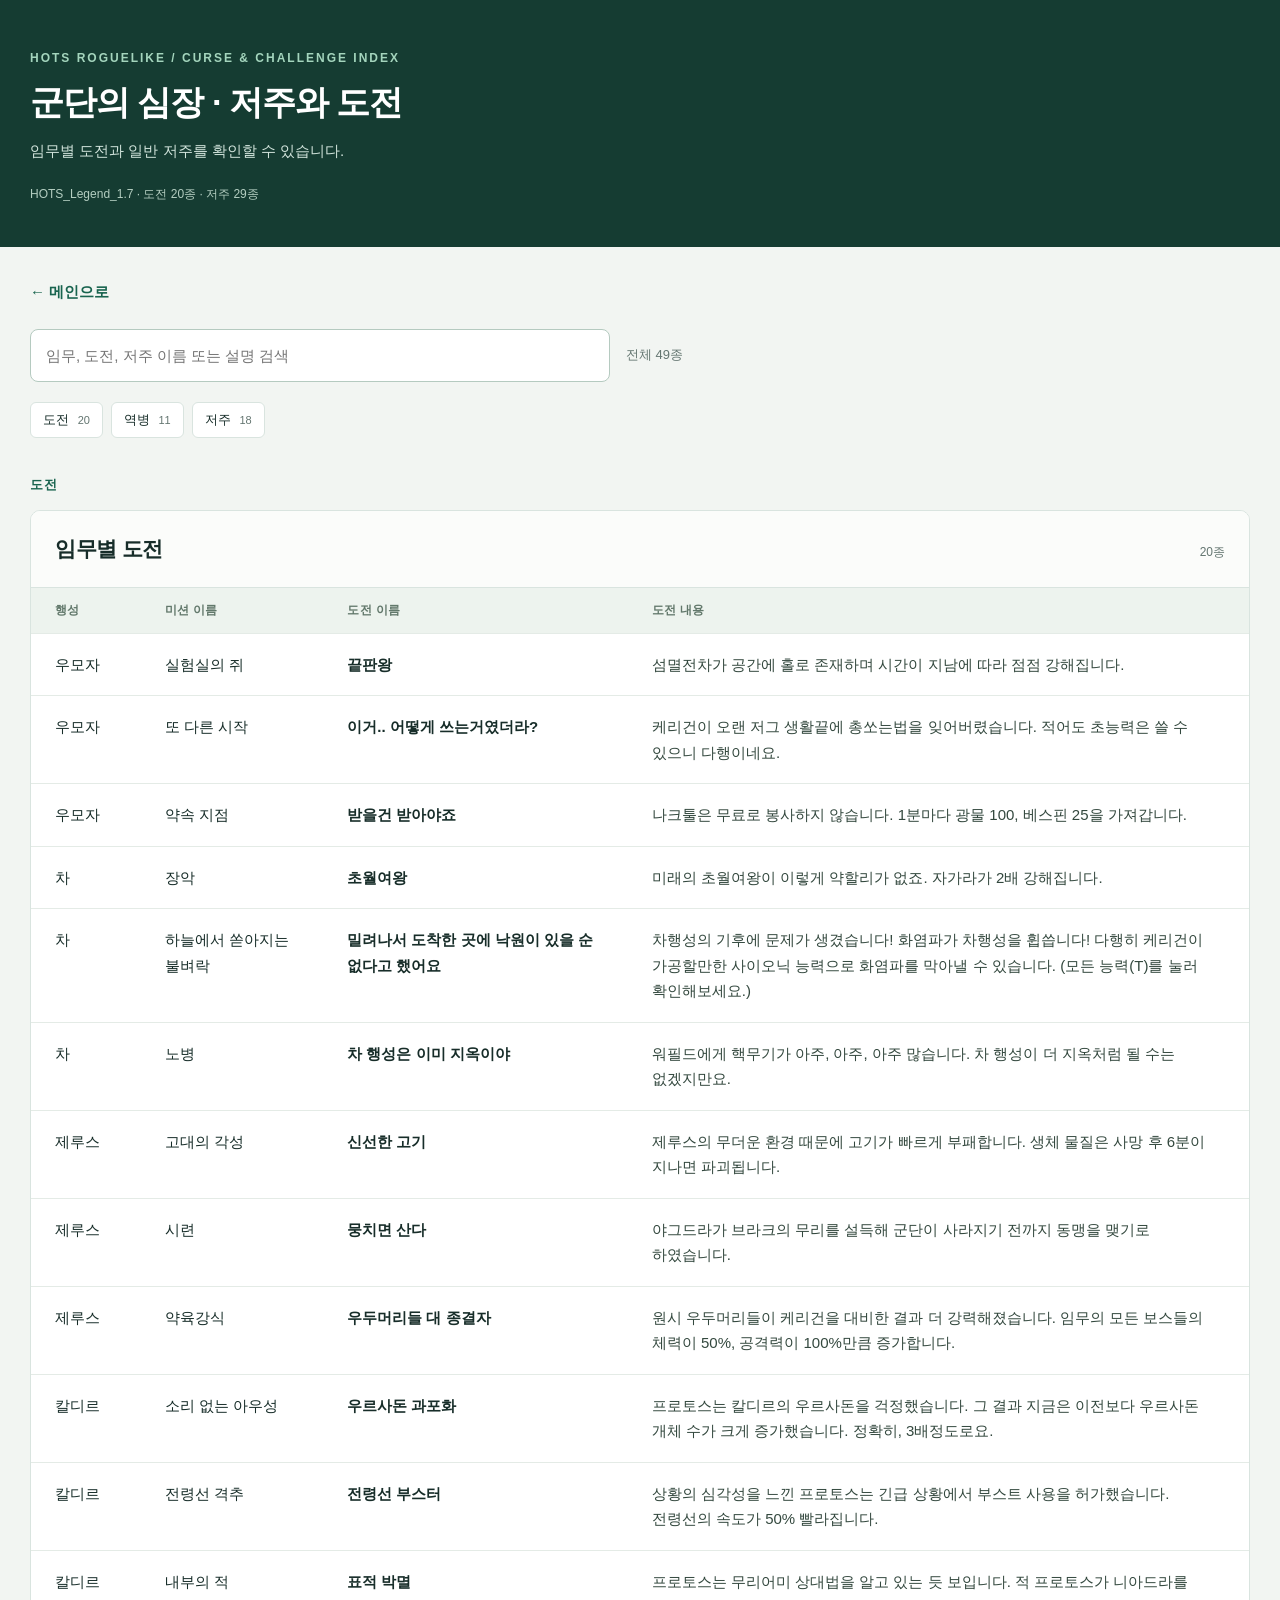
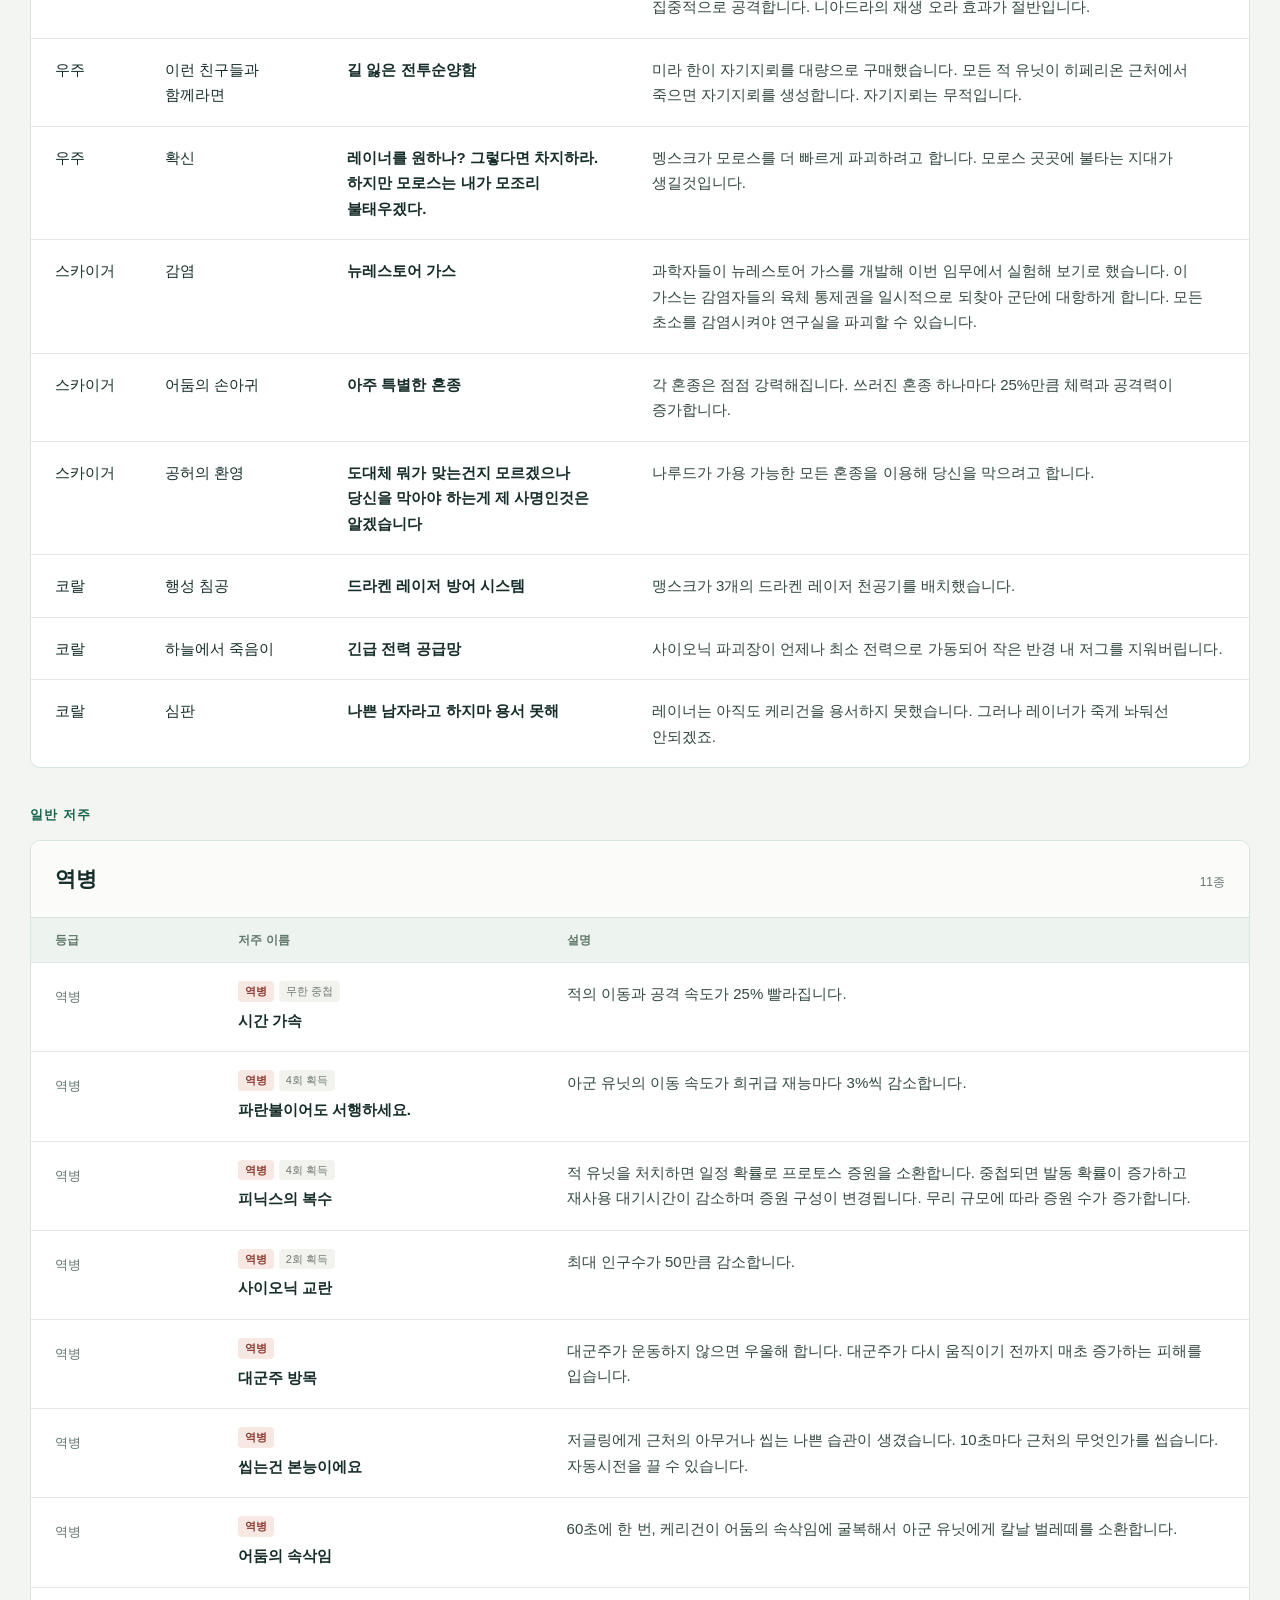
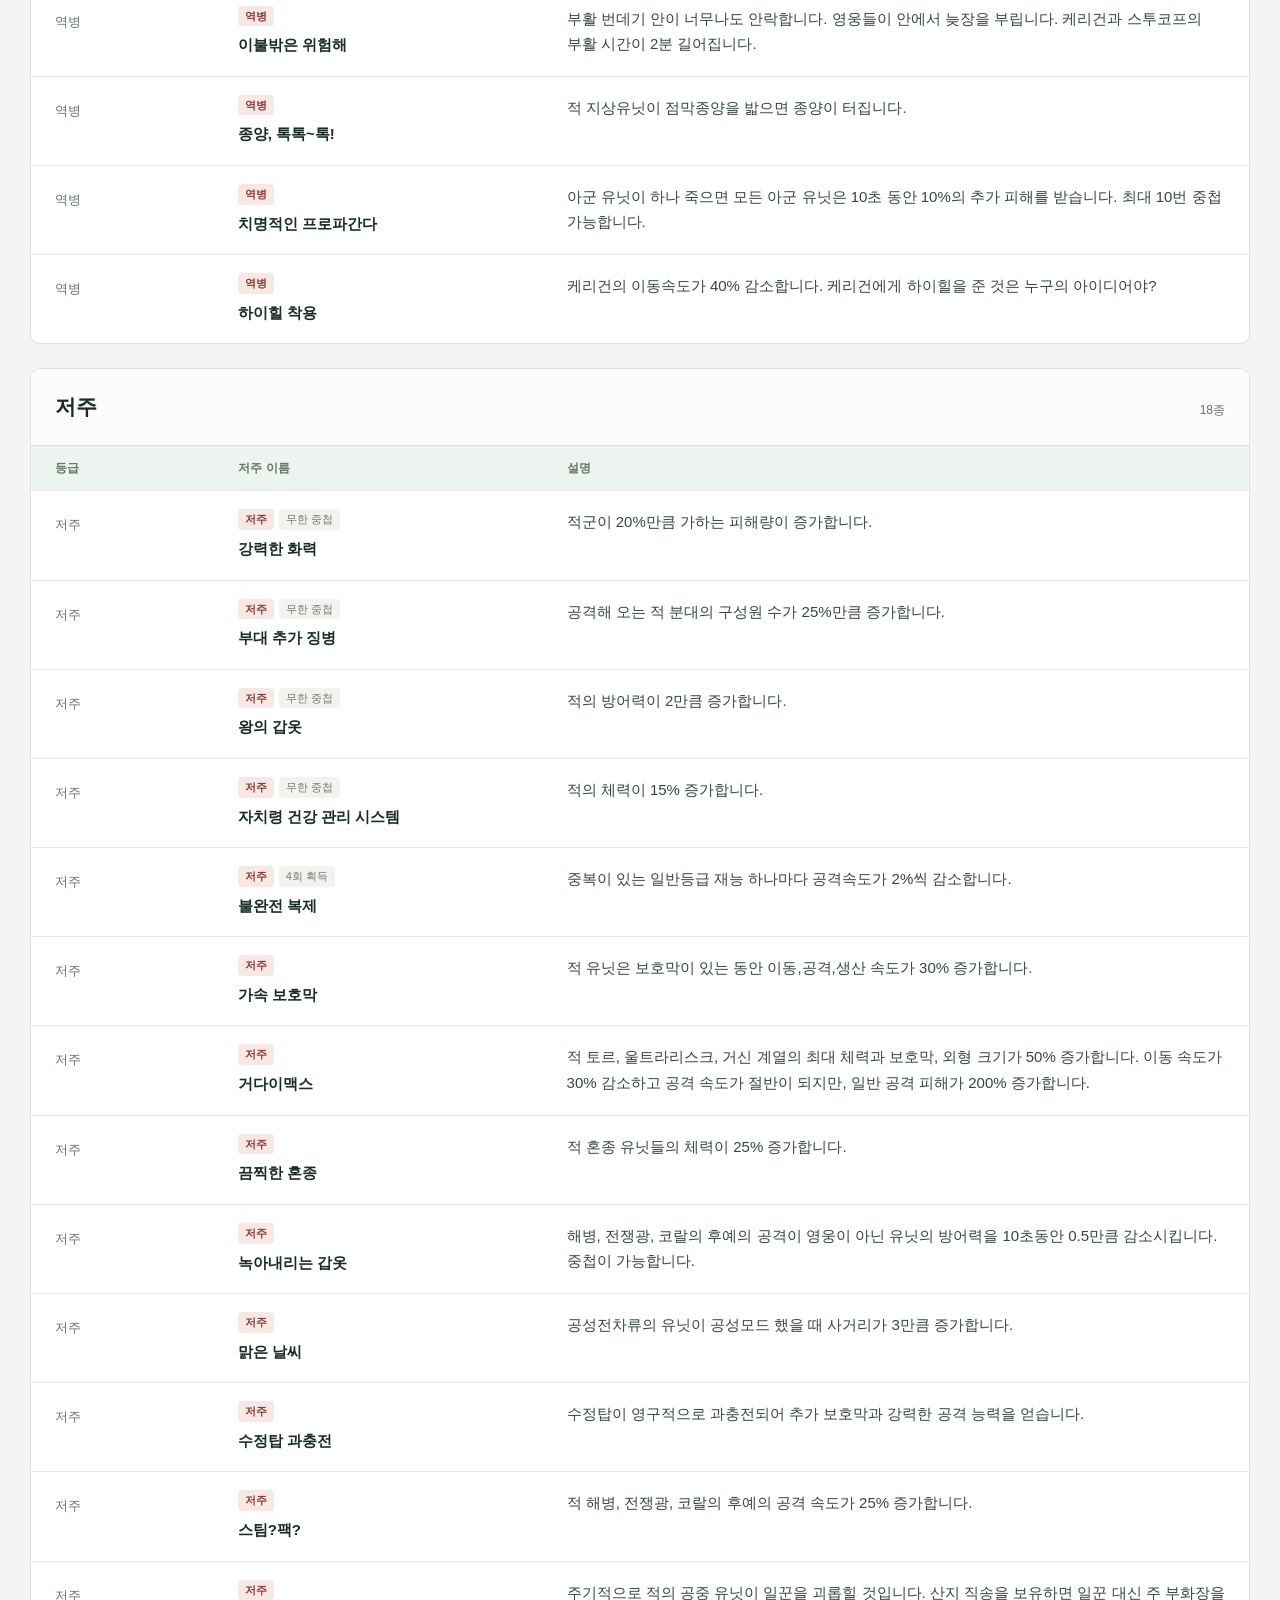
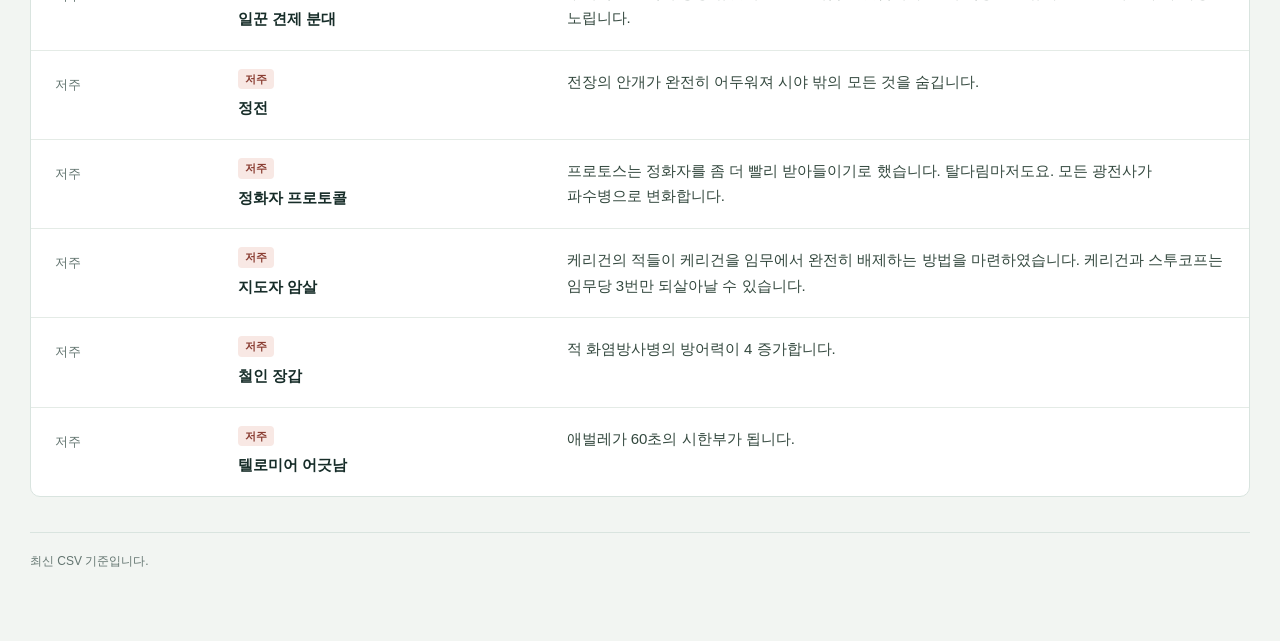
==== commit 497bec29: "Update v1.7 website HTML" ====
--- a/curses.html
+++ b/curses.html
@@ -1,14 +1,14 @@
 <!doctype html><html lang="ko"><head><meta charset="utf-8"><meta name="viewport" content="width=device-width,initial-scale=1">
 <title>군단의 심장 로그라이크 · 저주와 도전</title><link rel="stylesheet" href="style.css"></head><body>
 <header><div class="eyebrow">HOTS ROGUELIKE / CURSE & CHALLENGE INDEX</div><h1>군단의 심장 · 저주와 도전</h1>
-<p>임무별 도전과 일반 저주를 확인할 수 있습니다.</p><span class="build">HOTS_Legend_1.6 · 도전 20종 · 저주 28종</span></header>
+<p>임무별 도전과 일반 저주를 확인할 수 있습니다.</p><span class="build">HOTS_Legend_1.7 · 도전 20종 · 저주 29종</span></header>
 <main><a class="home" href="index.html">← 메인으로</a>
-<div class="tools"><input id="search" type="search" placeholder="임무, 도전, 저주 이름 또는 설명 검색"><span id="result">전체 48종</span></div>
-<nav aria-label="분류 바로가기"><a href="#challenges">도전 <span>20</span></a><a href="#curse-0">역병 <span>11</span></a><a href="#curse-1">저주 <span>17</span></a></nav>
+<div class="tools"><input id="search" type="search" placeholder="임무, 도전, 저주 이름 또는 설명 검색"><span id="result">전체 49종</span></div>
+<nav aria-label="분류 바로가기"><a href="#challenges">도전 <span>20</span></a><a href="#curse-0">역병 <span>11</span></a><a href="#curse-1">저주 <span>18</span></a></nav>
 <h2 class="group-title">도전</h2><section id="challenges"><div class="section-head"><h3>임무별 도전</h3><span class="counts">20종</span></div>
 <table class="challenge-table"><colgroup><col class="planet"><col class="mission"><col class="challenge"><col></colgroup>
 <thead><tr><th>행성</th><th>미션 이름</th><th>도전 이름</th><th>도전 내용</th></tr></thead><tbody><tr data-id="(Challenge) Lemon Allergy" data-search="우모자 실험실의 쥐 저주 끝판왕 섬멸전차가 공간에 홀로 존재하며 시간이 지남에 따라 점점 강해집니다."><td>우모자</td><td>실험실의 쥐</td><td><strong>끝판왕</strong></td><td class="description">섬멸전차가 공간에 홀로 존재하며 시간이 지남에 따라 점점 강해집니다.</td></tr><tr data-id="(Challenge) Hallucinatory Coping" data-search="우모자 또 다른 시작 저주 이거.. 어떻게 쓰는거였더라? 케리건이 오랜 저그 생활끝에 총쏘는법을 잊어버렸습니다. 적어도 초능력은 쓸 수 있으니 다행이네요."><td>우모자</td><td>또 다른 시작</td><td><strong>이거.. 어떻게 쓰는거였더라?</strong></td><td class="description">케리건이 오랜 저그 생활끝에 총쏘는법을 잊어버렸습니다. 적어도 초능력은 쓸 수 있으니 다행이네요.</td></tr><tr data-id="(Challenge) Nydus Interception" data-search="우모자 약속 지점 저주 받을건 받아야죠 나크툴은 무료로 봉사하지 않습니다. 1분마다 광물 100, 베스핀 25을 가져갑니다."><td>우모자</td><td>약속 지점</td><td><strong>받을건 받아야죠</strong></td><td class="description">나크툴은 무료로 봉사하지 않습니다. 1분마다 광물 100, 베스핀 25을 가져갑니다.</td></tr><tr data-id="(Challenge) Zagara&#x27;s Aberrations" data-search="차 장악 저주 초월여왕 미래의 초월여왕이 이렇게 약할리가 없죠. 자가라가 2배 강해집니다."><td>차</td><td>장악</td><td><strong>초월여왕</strong></td><td class="description">미래의 초월여왕이 이렇게 약할리가 없죠. 자가라가 2배 강해집니다.</td></tr><tr data-id="(Challenge) Half The Dominion Fleet" data-search="차 하늘에서 쏟아지는 불벼락 저주 밀려나서 도착한 곳에 낙원이 있을 순 없다고 했어요 차행성의 기후에 문제가 생겼습니다! 화염파가 차행성을 휩씁니다! 다행히 케리건이 가공할만한 사이오닉 능력으로 화염파를 막아낼 수 있습니다. (모든 능력(t)를 눌러 확인해보세요.)"><td>차</td><td>하늘에서 쏟아지는 불벼락</td><td><strong>밀려나서 도착한 곳에 낙원이 있을 순 없다고 했어요</strong></td><td class="description">차행성의 기후에 문제가 생겼습니다! 화염파가 차행성을 휩씁니다! 다행히 케리건이 가공할만한 사이오닉 능력으로 화염파를 막아낼 수 있습니다. (모든 능력(T)를 눌러 확인해보세요.)</td></tr><tr data-id="(Challenge) Char Cannot Look Worse" data-search="차 노병 저주 차 행성은 이미 지옥이야 워필드에게 핵무기가 아주, 아주, 아주 많습니다. 차 행성이 더 지옥처럼 될 수는 없겠지만요."><td>차</td><td>노병</td><td><strong>차 행성은 이미 지옥이야</strong></td><td class="description">워필드에게 핵무기가 아주, 아주, 아주 많습니다. 차 행성이 더 지옥처럼 될 수는 없겠지만요.</td></tr><tr data-id="(Challenge) Fresh Meat" data-search="제루스 고대의 각성 저주 신선한 고기 제루스의 무더운 환경 때문에 고기가 빠르게 부패합니다. 생체 물질은 사망 후 6분이 지나면 파괴됩니다."><td>제루스</td><td>고대의 각성</td><td><strong>신선한 고기</strong></td><td class="description">제루스의 무더운 환경 때문에 고기가 빠르게 부패합니다. 생체 물질은 사망 후 6분이 지나면 파괴됩니다.</td></tr><tr data-id="(Challenge) United We Stand" data-search="제루스 시련 저주 뭉치면 산다 야그드라가 브라크의 무리를 설득해 군단이 사라지기 전까지 동맹을 맺기로 하였습니다."><td>제루스</td><td>시련</td><td><strong>뭉치면 산다</strong></td><td class="description">야그드라가 브라크의 무리를 설득해 군단이 사라지기 전까지 동맹을 맺기로 하였습니다.</td></tr><tr data-id="(Challenge) Alphas Vs. The Omega" data-search="제루스 약육강식 저주 우두머리들 대 종결자 원시 우두머리들이 케리건을 대비한 결과 더 강력해졌습니다. 임무의 모든 보스들의 체력이 50%, 공격력이 100%만큼 증가합니다."><td>제루스</td><td>약육강식</td><td><strong>우두머리들 대 종결자</strong></td><td class="description">원시 우두머리들이 케리건을 대비한 결과 더 강력해졌습니다. 임무의 모든 보스들의 체력이 50%, 공격력이 100%만큼 증가합니다.</td></tr><tr data-id="(Challenge) Ursadon Overpopulation" data-search="칼디르 소리 없는 아우성 저주 우르사돈 과포화 프로토스는 칼디르의 우르사돈을 걱정했습니다. 그 결과 지금은 이전보다 우르사돈 개체 수가 크게 증가했습니다. 정확히, 3배정도로요."><td>칼디르</td><td>소리 없는 아우성</td><td><strong>우르사돈 과포화</strong></td><td class="description">프로토스는 칼디르의 우르사돈을 걱정했습니다. 그 결과 지금은 이전보다 우르사돈 개체 수가 크게 증가했습니다. 정확히, 3배정도로요.</td></tr><tr data-id="(Challenge) Shuttle Boosters" data-search="칼디르 전령선 격추 저주 전령선 부스터 상황의 심각성을 느낀 프로토스는 긴급 상황에서 부스트 사용을 허가했습니다. 전령선의 속도가 50% 빨라집니다."><td>칼디르</td><td>전령선 격추</td><td><strong>전령선 부스터</strong></td><td class="description">상황의 심각성을 느낀 프로토스는 긴급 상황에서 부스트 사용을 허가했습니다. 전령선의 속도가 50% 빨라집니다.</td></tr><tr data-id="(Challenge) Targeted Extermination" data-search="칼디르 내부의 적 저주 표적 박멸 프로토스는 무리어미 상대법을 알고 있는 듯 보입니다. 적 프로토스가 니아드라를 집중적으로 공격합니다. 니아드라의 재생 오라 효과가 절반입니다."><td>칼디르</td><td>내부의 적</td><td><strong>표적 박멸</strong></td><td class="description">프로토스는 무리어미 상대법을 알고 있는 듯 보입니다. 적 프로토스가 니아드라를 집중적으로 공격합니다. 니아드라의 재생 오라 효과가 절반입니다.</td></tr><tr data-id="(Challenge) The Lost Battlecruiser" data-search="우주 이런 친구들과 함께라면 저주 길 잃은 전투순양함 미라 한이 자기지뢰를 대량으로 구매했습니다. 모든 적 유닛이 히페리온 근처에서 죽으면 자기지뢰를 생성합니다. 자기지뢰는 무적입니다."><td>우주</td><td>이런 친구들과 함께라면</td><td><strong>길 잃은 전투순양함</strong></td><td class="description">미라 한이 자기지뢰를 대량으로 구매했습니다. 모든 적 유닛이 히페리온 근처에서 죽으면 자기지뢰를 생성합니다. 자기지뢰는 무적입니다.</td></tr><tr data-id="(Challenge) Happy Ending" data-search="우주 확신 저주 레이너를 원하나? 그렇다면 차지하라. 하지만 모로스는 내가 모조리 불태우겠다. 멩스크가 모로스를 더 빠르게 파괴하려고 합니다. 모로스 곳곳에 불타는 지대가 생길것입니다."><td>우주</td><td>확신</td><td><strong>레이너를 원하나? 그렇다면 차지하라. 하지만 모로스는 내가 모조리 불태우겠다.</strong></td><td class="description">멩스크가 모로스를 더 빠르게 파괴하려고 합니다. 모로스 곳곳에 불타는 지대가 생길것입니다.</td></tr><tr data-id="(Challenge) Aerosol Restoration" data-search="스카이거 감염 저주 뉴레스토어 가스 과학자들이 뉴레스토어 가스를 개발해 이번 임무에서 실험해 보기로 했습니다. 이 가스는 감염자들의 육체 통제권을 일시적으로 되찾아 군단에 대항하게 합니다. 모든 초소를 감염시켜야 연구실을 파괴할 수 있습니다."><td>스카이거</td><td>감염</td><td><strong>뉴레스토어 가스</strong></td><td class="description">과학자들이 뉴레스토어 가스를 개발해 이번 임무에서 실험해 보기로 했습니다. 이 가스는 감염자들의 육체 통제권을 일시적으로 되찾아 군단에 대항하게 합니다. 모든 초소를 감염시켜야 연구실을 파괴할 수 있습니다.</td></tr><tr data-id="(Challenge) Super Unique Hybrid" data-search="스카이거 어둠의 손아귀 저주 아주 특별한 혼종 각 혼종은 점점 강력해집니다. 쓰러진 혼종 하나마다 25%만큼 체력과 공격력이 증가합니다."><td>스카이거</td><td>어둠의 손아귀</td><td><strong>아주 특별한 혼종</strong></td><td class="description">각 혼종은 점점 강력해집니다. 쓰러진 혼종 하나마다 25%만큼 체력과 공격력이 증가합니다.</td></tr><tr data-id="(Challenge) Moebius Cure" data-search="스카이거 공허의 환영 저주 도대체 뭐가 맞는건지 모르겠으나 당신을 막아야 하는게 제 사명인것은 알겠습니다 나루드가 가용 가능한 모든 혼종을 이용해 당신을 막으려고 합니다."><td>스카이거</td><td>공허의 환영</td><td><strong>도대체 뭐가 맞는건지 모르겠으나 당신을 막아야 하는게 제 사명인것은 알겠습니다</strong></td><td class="description">나루드가 가용 가능한 모든 혼종을 이용해 당신을 막으려고 합니다.</td></tr><tr data-id="(Challenge) Laser Defense" data-search="코랄 행성 침공 저주 드라켄 레이저 방어 시스템 맹스크가 3개의 드라켄 레이저 천공기를 배치했습니다."><td>코랄</td><td>행성 침공</td><td><strong>드라켄 레이저 방어 시스템</strong></td><td class="description">맹스크가 3개의 드라켄 레이저 천공기를 배치했습니다.</td></tr><tr data-id="(Challenge) Emergency Power Link" data-search="코랄 하늘에서 죽음이 저주 긴급 전력 공급망 사이오닉 파괴장이 언제나 최소 전력으로 가동되어 작은 반경 내 저그를 지워버립니다."><td>코랄</td><td>하늘에서 죽음이</td><td><strong>긴급 전력 공급망</strong></td><td class="description">사이오닉 파괴장이 언제나 최소 전력으로 가동되어 작은 반경 내 저그를 지워버립니다.</td></tr><tr data-id="(Challenge) Chaos Mandate" data-search="코랄 심판 저주 나쁜 남자라고 하지마 용서 못해 레이너는 아직도 케리건을 용서하지 못했습니다. 그러나 레이너가 죽게 놔둬선 안되겠죠."><td>코랄</td><td>심판</td><td><strong>나쁜 남자라고 하지마 용서 못해</strong></td><td class="description">레이너는 아직도 케리건을 용서하지 못했습니다. 그러나 레이너가 죽게 놔둬선 안되겠죠.</td></tr></tbody></table></section>
-<h2 class="group-title">일반 저주</h2><section id="curse-0"><div class="section-head"><h3>역병</h3><span class="counts">11종</span></div><table><colgroup><col class="unit"><col class="talent"><col></colgroup><thead><tr><th>등급</th><th>저주 이름</th><th>설명</th></tr></thead><tbody><tr data-id="Chrono Acceleration" data-search="역병 역병 시간 가속 적의 이동과 공격 속도가 25% 빨라집니다."><td class="unit-name">역병</td><td><div class="badges"><span class="curse-badge">역병</span><span class="limit">무한 중첩</span></div><strong>시간 가속</strong></td><td class="description">적의 이동과 공격 속도가 25% 빨라집니다.</td></tr><tr data-id="Feelin&#x27; Blue" data-search="역병 역병 파란불이어도 서행하세요. 아군 유닛의 이동 속도가 희귀급 재능마다 3%씩 감소합니다."><td class="unit-name">역병</td><td><div class="badges"><span class="curse-badge">역병</span><span class="limit">4회 획득</span></div><strong>파란불이어도 서행하세요.</strong></td><td class="description">아군 유닛의 이동 속도가 희귀급 재능마다 3%씩 감소합니다.</td></tr><tr data-id="Vengeance for Fenix" data-search="역병 역병 피닉스의 복수 적 유닛을 처치하면 일정 확률로 프로토스 증원을 소환합니다. 중첩되면 발동 확률이 증가하고 재사용 대기시간이 감소하며 증원 구성이 변경됩니다. 무리 규모에 따라 증원 수가 증가합니다."><td class="unit-name">역병</td><td><div class="badges"><span class="curse-badge">역병</span><span class="limit">4회 획득</span></div><strong>피닉스의 복수</strong></td><td class="description">적 유닛을 처치하면 일정 확률로 프로토스 증원을 소환합니다. 중첩되면 발동 확률이 증가하고 재사용 대기시간이 감소하며 증원 구성이 변경됩니다. 무리 규모에 따라 증원 수가 증가합니다.</td></tr><tr data-id="Psi Disruption" data-search="역병 역병 사이오닉 교란 최대 인구수가 50만큼 감소합니다."><td class="unit-name">역병</td><td><div class="badges"><span class="curse-badge">역병</span><span class="limit">2회 획득</span></div><strong>사이오닉 교란</strong></td><td class="description">최대 인구수가 50만큼 감소합니다.</td></tr><tr data-id="Free Range Overlords" data-search="역병 역병 대군주 방목 대군주가 운동하지 않으면 우울해 합니다. 대군주가 다시 움직이기 전까지 매초 증가하는 피해를 입습니다."><td class="unit-name">역병</td><td><div class="badges"><span class="curse-badge">역병</span></div><strong>대군주 방목</strong></td><td class="description">대군주가 운동하지 않으면 우울해 합니다. 대군주가 다시 움직이기 전까지 매초 증가하는 피해를 입습니다.</td></tr><tr data-id="Compulsory Chewing" data-search="역병 역병 씹는건 본능이에요 저글링에게 근처의 아무거나 씹는 나쁜 습관이 생겼습니다. 10초마다 근처의 무엇인가를 씹습니다. 자동시전을 끌 수 있습니다."><td class="unit-name">역병</td><td><div class="badges"><span class="curse-badge">역병</span></div><strong>씹는건 본능이에요</strong></td><td class="description">저글링에게 근처의 아무거나 씹는 나쁜 습관이 생겼습니다. 10초마다 근처의 무엇인가를 씹습니다. 자동시전을 끌 수 있습니다.</td></tr><tr data-id="Whispers of the Dark One" data-search="역병 역병 어둠의 속삭임 60초에 한 번, 케리건이 어둠의 속삭임에 굴복해서 아군 유닛에게 칼날 벌레떼를 소환합니다."><td class="unit-name">역병</td><td><div class="badges"><span class="curse-badge">역병</span></div><strong>어둠의 속삭임</strong></td><td class="description">60초에 한 번, 케리건이 어둠의 속삭임에 굴복해서 아군 유닛에게 칼날 벌레떼를 소환합니다.</td></tr><tr data-id="Extra Comfortable Cocoon" data-search="역병 역병 이불밖은 위험해 부활 번데기 안이 너무나도 안락합니다. 영웅들이 안에서 늦장을 부립니다. 케리건과 스투코프의 부활 시간이 2분 길어집니다."><td class="unit-name">역병</td><td><div class="badges"><span class="curse-badge">역병</span></div><strong>이불밖은 위험해</strong></td><td class="description">부활 번데기 안이 너무나도 안락합니다. 영웅들이 안에서 늦장을 부립니다. 케리건과 스투코프의 부활 시간이 2분 길어집니다.</td></tr><tr data-id="Pop Goes the Tumor" data-search="역병 역병 종양, 톡톡~톡! 적 지상유닛이 점막종양을 밟으면 종양이 터집니다."><td class="unit-name">역병</td><td><div class="badges"><span class="curse-badge">역병</span></div><strong>종양, 톡톡~톡!</strong></td><td class="description">적 지상유닛이 점막종양을 밟으면 종양이 터집니다.</td></tr><tr data-id="Mortal Propaganda" data-search="역병 역병 치명적인 프로파간다 아군 유닛이 하나 죽으면 모든 아군 유닛은 10초 동안 10%의 추가 피해를 받습니다. 최대 10번 중첩 가능합니다."><td class="unit-name">역병</td><td><div class="badges"><span class="curse-badge">역병</span></div><strong>치명적인 프로파간다</strong></td><td class="description">아군 유닛이 하나 죽으면 모든 아군 유닛은 10초 동안 10%의 추가 피해를 받습니다. 최대 10번 중첩 가능합니다.</td></tr><tr data-id="Evolved High Heels" data-search="역병 역병 하이힐 착용 케리건의 이동속도가 40% 감소합니다. 케리건에게 하이힐을 준 것은 누구의 아이디어야?"><td class="unit-name">역병</td><td><div class="badges"><span class="curse-badge">역병</span></div><strong>하이힐 착용</strong></td><td class="description">케리건의 이동속도가 40% 감소합니다. 케리건에게 하이힐을 준 것은 누구의 아이디어야?</td></tr></tbody></table></section><section id="curse-1"><div class="section-head"><h3>저주</h3><span class="counts">17종</span></div><table><colgroup><col class="unit"><col class="talent"><col></colgroup><thead><tr><th>등급</th><th>저주 이름</th><th>설명</th></tr></thead><tbody><tr data-id="Heavy Firepower" data-search="저주 저주 강력한 화력 적군이 20%만큼 가하는 피해량이 증가합니다."><td class="unit-name">저주</td><td><div class="badges"><span class="curse-badge">저주</span><span class="limit">무한 중첩</span></div><strong>강력한 화력</strong></td><td class="description">적군이 20%만큼 가하는 피해량이 증가합니다.</td></tr><tr data-id="Increased Conscription" data-search="저주 저주 부대 추가 징병 공격해 오는 적 분대의 구성원 수가 25%만큼 증가합니다."><td class="unit-name">저주</td><td><div class="badges"><span class="curse-badge">저주</span><span class="limit">무한 중첩</span></div><strong>부대 추가 징병</strong></td><td class="description">공격해 오는 적 분대의 구성원 수가 25%만큼 증가합니다.</td></tr><tr data-id="Royal Armor" data-search="저주 저주 왕의 갑옷 적의 방어력이 2만큼 증가합니다."><td class="unit-name">저주</td><td><div class="badges"><span class="curse-badge">저주</span><span class="limit">무한 중첩</span></div><strong>왕의 갑옷</strong></td><td class="description">적의 방어력이 2만큼 증가합니다.</td></tr><tr data-id="Dominion Healthcare" data-search="저주 저주 자치령 건강 관리 시스템 적의 체력이 15% 증가합니다."><td class="unit-name">저주</td><td><div class="badges"><span class="curse-badge">저주</span><span class="limit">무한 중첩</span></div><strong>자치령 건강 관리 시스템</strong></td><td class="description">적의 체력이 15% 증가합니다.</td></tr><tr data-id="Imperfect Duplication" data-search="저주 저주 불완전 복제 중복이 있는 일반등급 재능 하나마다 공격속도가 2%씩 감소합니다."><td class="unit-name">저주</td><td><div class="badges"><span class="curse-badge">저주</span><span class="limit">4회 획득</span></div><strong>불완전 복제</strong></td><td class="description">중복이 있는 일반등급 재능 하나마다 공격속도가 2%씩 감소합니다.</td></tr><tr data-id="Temporal Barrier" data-search="저주 저주 가속 보호막 적 유닛은 보호막이 있는 동안 이동,공격,생산 속도가 30% 증가합니다."><td class="unit-name">저주</td><td><div class="badges"><span class="curse-badge">저주</span></div><strong>가속 보호막</strong></td><td class="description">적 유닛은 보호막이 있는 동안 이동,공격,생산 속도가 30% 증가합니다.</td></tr><tr data-id="Super Massive" data-search="저주 저주 거다이맥스 적 토르, 울트라리스크, 거신 계열의 최대 체력과 보호막, 외형 크기가 50% 증가합니다. 이동 속도가 30% 감소하고 공격 속도가 절반이 되지만, 일반 공격 피해가 200% 증가합니다."><td class="unit-name">저주</td><td><div class="badges"><span class="curse-badge">저주</span></div><strong>거다이맥스</strong></td><td class="description">적 토르, 울트라리스크, 거신 계열의 최대 체력과 보호막, 외형 크기가 50% 증가합니다. 이동 속도가 30% 감소하고 공격 속도가 절반이 되지만, 일반 공격 피해가 200% 증가합니다.</td></tr><tr data-id="HotsCurseHorridHybrid" data-search="저주 저주 끔찍한 혼종 적 혼종 유닛들의 체력이 25% 증가합니다."><td class="unit-name">저주</td><td><div class="badges"><span class="curse-badge">저주</span></div><strong>끔찍한 혼종</strong></td><td class="description">적 혼종 유닛들의 체력이 25% 증가합니다.</td></tr><tr data-id="Melt Armor" data-search="저주 저주 녹아내리는 갑옷 해병, 전쟁광, 코랄의 후예의 공격이 영웅이 아닌 유닛의 방어력을 10초동안 0.5만큼 감소시킵니다. 중첩이 가능합니다."><td class="unit-name">저주</td><td><div class="badges"><span class="curse-badge">저주</span></div><strong>녹아내리는 갑옷</strong></td><td class="description">해병, 전쟁광, 코랄의 후예의 공격이 영웅이 아닌 유닛의 방어력을 10초동안 0.5만큼 감소시킵니다. 중첩이 가능합니다.</td></tr><tr data-id="Counter-Siege" data-search="저주 저주 맑은 날씨 공성전차류의 유닛이 공성모드 했을 때 사거리가 3만큼 증가합니다."><td class="unit-name">저주</td><td><div class="badges"><span class="curse-badge">저주</span></div><strong>맑은 날씨</strong></td><td class="description">공성전차류의 유닛이 공성모드 했을 때 사거리가 3만큼 증가합니다.</td></tr><tr data-id="Permanent Pylon Power" data-search="저주 저주 수정탑 과충전 수정탑이 영구적으로 과충전되어 추가 보호막과 강력한 공격 능력을 얻습니다."><td class="unit-name">저주</td><td><div class="badges"><span class="curse-badge">저주</span></div><strong>수정탑 과충전</strong></td><td class="description">수정탑이 영구적으로 과충전되어 추가 보호막과 강력한 공격 능력을 얻습니다.</td></tr><tr data-id="HotsCurseStim" data-search="저주 저주 스팀?팩? 적 해병, 전쟁광, 코랄의 후예의 공격 속도가 25% 증가합니다."><td class="unit-name">저주</td><td><div class="badges"><span class="curse-badge">저주</span></div><strong>스팀?팩?</strong></td><td class="description">적 해병, 전쟁광, 코랄의 후예의 공격 속도가 25% 증가합니다.</td></tr><tr data-id="War of Economy" data-search="저주 저주 일꾼 견제 분대 주기적으로 적의 공중 유닛이 일꾼을 괴롭힐 것입니다. 산지 직송을 보유하면 일꾼 대신 주 부화장을 노립니다."><td class="unit-name">저주</td><td><div class="badges"><span class="curse-badge">저주</span></div><strong>일꾼 견제 분대</strong></td><td class="description">주기적으로 적의 공중 유닛이 일꾼을 괴롭힐 것입니다. 산지 직송을 보유하면 일꾼 대신 주 부화장을 노립니다.</td></tr><tr data-id="Blackout" data-search="저주 저주 정전 전장의 안개가 완전히 어두워져 시야 밖의 모든 것을 숨깁니다."><td class="unit-name">저주</td><td><div class="badges"><span class="curse-badge">저주</span></div><strong>정전</strong></td><td class="description">전장의 안개가 완전히 어두워져 시야 밖의 모든 것을 숨깁니다.</td></tr><tr data-id="Operation Regicide" data-search="저주 저주 지도자 암살 케리건의 적들이 케리건을 임무에서 완전히 배제하는 방법을 마련하였습니다. 케리건과 스투코프는 임무당 3번만 되살아날 수 있습니다."><td class="unit-name">저주</td><td><div class="badges"><span class="curse-badge">저주</span></div><strong>지도자 암살</strong></td><td class="description">케리건의 적들이 케리건을 임무에서 완전히 배제하는 방법을 마련하였습니다. 케리건과 스투코프는 임무당 3번만 되살아날 수 있습니다.</td></tr><tr data-id="HotsCurseIronArmor" data-search="저주 저주 철인 장갑 적 화염방사병의 방어력이 4 증가합니다."><td class="unit-name">저주</td><td><div class="badges"><span class="curse-badge">저주</span></div><strong>철인 장갑</strong></td><td class="description">적 화염방사병의 방어력이 4 증가합니다.</td></tr><tr data-id="Telomeres Defection" data-search="저주 저주 텔로미어 어긋남 애벌레가 60초의 시한부가 됩니다."><td class="unit-name">저주</td><td><div class="badges"><span class="curse-badge">저주</span></div><strong>텔로미어 어긋남</strong></td><td class="description">애벌레가 60초의 시한부가 됩니다.</td></tr></tbody></table></section>
+<h2 class="group-title">일반 저주</h2><section id="curse-0"><div class="section-head"><h3>역병</h3><span class="counts">11종</span></div><table><colgroup><col class="unit"><col class="talent"><col></colgroup><thead><tr><th>등급</th><th>저주 이름</th><th>설명</th></tr></thead><tbody><tr data-id="Chrono Acceleration" data-search="역병 역병 시간 가속 적의 이동과 공격 속도가 25% 빨라집니다."><td class="unit-name">역병</td><td><div class="badges"><span class="curse-badge">역병</span><span class="limit">무한 중첩</span></div><strong>시간 가속</strong></td><td class="description">적의 이동과 공격 속도가 25% 빨라집니다.</td></tr><tr data-id="Feelin&#x27; Blue" data-search="역병 역병 파란불이어도 서행하세요. 아군 유닛의 이동 속도가 희귀급 재능마다 3%씩 감소합니다."><td class="unit-name">역병</td><td><div class="badges"><span class="curse-badge">역병</span><span class="limit">4회 획득</span></div><strong>파란불이어도 서행하세요.</strong></td><td class="description">아군 유닛의 이동 속도가 희귀급 재능마다 3%씩 감소합니다.</td></tr><tr data-id="Vengeance for Fenix" data-search="역병 역병 피닉스의 복수 적 유닛을 처치하면 일정 확률로 프로토스 증원을 소환합니다. 중첩되면 발동 확률이 증가하고 재사용 대기시간이 감소하며 증원 구성이 변경됩니다. 무리 규모에 따라 증원 수가 증가합니다."><td class="unit-name">역병</td><td><div class="badges"><span class="curse-badge">역병</span><span class="limit">4회 획득</span></div><strong>피닉스의 복수</strong></td><td class="description">적 유닛을 처치하면 일정 확률로 프로토스 증원을 소환합니다. 중첩되면 발동 확률이 증가하고 재사용 대기시간이 감소하며 증원 구성이 변경됩니다. 무리 규모에 따라 증원 수가 증가합니다.</td></tr><tr data-id="Psi Disruption" data-search="역병 역병 사이오닉 교란 최대 인구수가 50만큼 감소합니다."><td class="unit-name">역병</td><td><div class="badges"><span class="curse-badge">역병</span><span class="limit">2회 획득</span></div><strong>사이오닉 교란</strong></td><td class="description">최대 인구수가 50만큼 감소합니다.</td></tr><tr data-id="Free Range Overlords" data-search="역병 역병 대군주 방목 대군주가 운동하지 않으면 우울해 합니다. 대군주가 다시 움직이기 전까지 매초 증가하는 피해를 입습니다."><td class="unit-name">역병</td><td><div class="badges"><span class="curse-badge">역병</span></div><strong>대군주 방목</strong></td><td class="description">대군주가 운동하지 않으면 우울해 합니다. 대군주가 다시 움직이기 전까지 매초 증가하는 피해를 입습니다.</td></tr><tr data-id="Compulsory Chewing" data-search="역병 역병 씹는건 본능이에요 저글링에게 근처의 아무거나 씹는 나쁜 습관이 생겼습니다. 10초마다 근처의 무엇인가를 씹습니다. 자동시전을 끌 수 있습니다."><td class="unit-name">역병</td><td><div class="badges"><span class="curse-badge">역병</span></div><strong>씹는건 본능이에요</strong></td><td class="description">저글링에게 근처의 아무거나 씹는 나쁜 습관이 생겼습니다. 10초마다 근처의 무엇인가를 씹습니다. 자동시전을 끌 수 있습니다.</td></tr><tr data-id="Whispers of the Dark One" data-search="역병 역병 어둠의 속삭임 60초에 한 번, 케리건이 어둠의 속삭임에 굴복해서 아군 유닛에게 칼날 벌레떼를 소환합니다."><td class="unit-name">역병</td><td><div class="badges"><span class="curse-badge">역병</span></div><strong>어둠의 속삭임</strong></td><td class="description">60초에 한 번, 케리건이 어둠의 속삭임에 굴복해서 아군 유닛에게 칼날 벌레떼를 소환합니다.</td></tr><tr data-id="Extra Comfortable Cocoon" data-search="역병 역병 이불밖은 위험해 부활 번데기 안이 너무나도 안락합니다. 영웅들이 안에서 늦장을 부립니다. 케리건과 스투코프의 부활 시간이 2분 길어집니다."><td class="unit-name">역병</td><td><div class="badges"><span class="curse-badge">역병</span></div><strong>이불밖은 위험해</strong></td><td class="description">부활 번데기 안이 너무나도 안락합니다. 영웅들이 안에서 늦장을 부립니다. 케리건과 스투코프의 부활 시간이 2분 길어집니다.</td></tr><tr data-id="Pop Goes the Tumor" data-search="역병 역병 종양, 톡톡~톡! 적 지상유닛이 점막종양을 밟으면 종양이 터집니다."><td class="unit-name">역병</td><td><div class="badges"><span class="curse-badge">역병</span></div><strong>종양, 톡톡~톡!</strong></td><td class="description">적 지상유닛이 점막종양을 밟으면 종양이 터집니다.</td></tr><tr data-id="Mortal Propaganda" data-search="역병 역병 치명적인 프로파간다 아군 유닛이 하나 죽으면 모든 아군 유닛은 10초 동안 10%의 추가 피해를 받습니다. 최대 10번 중첩 가능합니다."><td class="unit-name">역병</td><td><div class="badges"><span class="curse-badge">역병</span></div><strong>치명적인 프로파간다</strong></td><td class="description">아군 유닛이 하나 죽으면 모든 아군 유닛은 10초 동안 10%의 추가 피해를 받습니다. 최대 10번 중첩 가능합니다.</td></tr><tr data-id="Evolved High Heels" data-search="역병 역병 하이힐 착용 케리건의 이동속도가 40% 감소합니다. 케리건에게 하이힐을 준 것은 누구의 아이디어야?"><td class="unit-name">역병</td><td><div class="badges"><span class="curse-badge">역병</span></div><strong>하이힐 착용</strong></td><td class="description">케리건의 이동속도가 40% 감소합니다. 케리건에게 하이힐을 준 것은 누구의 아이디어야?</td></tr></tbody></table></section><section id="curse-1"><div class="section-head"><h3>저주</h3><span class="counts">18종</span></div><table><colgroup><col class="unit"><col class="talent"><col></colgroup><thead><tr><th>등급</th><th>저주 이름</th><th>설명</th></tr></thead><tbody><tr data-id="Heavy Firepower" data-search="저주 저주 강력한 화력 적군이 20%만큼 가하는 피해량이 증가합니다."><td class="unit-name">저주</td><td><div class="badges"><span class="curse-badge">저주</span><span class="limit">무한 중첩</span></div><strong>강력한 화력</strong></td><td class="description">적군이 20%만큼 가하는 피해량이 증가합니다.</td></tr><tr data-id="Increased Conscription" data-search="저주 저주 부대 추가 징병 공격해 오는 적 분대의 구성원 수가 25%만큼 증가합니다."><td class="unit-name">저주</td><td><div class="badges"><span class="curse-badge">저주</span><span class="limit">무한 중첩</span></div><strong>부대 추가 징병</strong></td><td class="description">공격해 오는 적 분대의 구성원 수가 25%만큼 증가합니다.</td></tr><tr data-id="Royal Armor" data-search="저주 저주 왕의 갑옷 적의 방어력이 2만큼 증가합니다."><td class="unit-name">저주</td><td><div class="badges"><span class="curse-badge">저주</span><span class="limit">무한 중첩</span></div><strong>왕의 갑옷</strong></td><td class="description">적의 방어력이 2만큼 증가합니다.</td></tr><tr data-id="Dominion Healthcare" data-search="저주 저주 자치령 건강 관리 시스템 적의 체력이 15% 증가합니다."><td class="unit-name">저주</td><td><div class="badges"><span class="curse-badge">저주</span><span class="limit">무한 중첩</span></div><strong>자치령 건강 관리 시스템</strong></td><td class="description">적의 체력이 15% 증가합니다.</td></tr><tr data-id="Imperfect Duplication" data-search="저주 저주 불완전 복제 중복이 있는 일반등급 재능 하나마다 공격속도가 2%씩 감소합니다."><td class="unit-name">저주</td><td><div class="badges"><span class="curse-badge">저주</span><span class="limit">4회 획득</span></div><strong>불완전 복제</strong></td><td class="description">중복이 있는 일반등급 재능 하나마다 공격속도가 2%씩 감소합니다.</td></tr><tr data-id="Temporal Barrier" data-search="저주 저주 가속 보호막 적 유닛은 보호막이 있는 동안 이동,공격,생산 속도가 30% 증가합니다."><td class="unit-name">저주</td><td><div class="badges"><span class="curse-badge">저주</span></div><strong>가속 보호막</strong></td><td class="description">적 유닛은 보호막이 있는 동안 이동,공격,생산 속도가 30% 증가합니다.</td></tr><tr data-id="Super Massive" data-search="저주 저주 거다이맥스 적 토르, 울트라리스크, 거신 계열의 최대 체력과 보호막, 외형 크기가 50% 증가합니다. 이동 속도가 30% 감소하고 공격 속도가 절반이 되지만, 일반 공격 피해가 200% 증가합니다."><td class="unit-name">저주</td><td><div class="badges"><span class="curse-badge">저주</span></div><strong>거다이맥스</strong></td><td class="description">적 토르, 울트라리스크, 거신 계열의 최대 체력과 보호막, 외형 크기가 50% 증가합니다. 이동 속도가 30% 감소하고 공격 속도가 절반이 되지만, 일반 공격 피해가 200% 증가합니다.</td></tr><tr data-id="HotsCurseHorridHybrid" data-search="저주 저주 끔찍한 혼종 적 혼종 유닛들의 체력이 25% 증가합니다."><td class="unit-name">저주</td><td><div class="badges"><span class="curse-badge">저주</span></div><strong>끔찍한 혼종</strong></td><td class="description">적 혼종 유닛들의 체력이 25% 증가합니다.</td></tr><tr data-id="Melt Armor" data-search="저주 저주 녹아내리는 갑옷 해병, 전쟁광, 코랄의 후예의 공격이 영웅이 아닌 유닛의 방어력을 10초동안 0.5만큼 감소시킵니다. 중첩이 가능합니다."><td class="unit-name">저주</td><td><div class="badges"><span class="curse-badge">저주</span></div><strong>녹아내리는 갑옷</strong></td><td class="description">해병, 전쟁광, 코랄의 후예의 공격이 영웅이 아닌 유닛의 방어력을 10초동안 0.5만큼 감소시킵니다. 중첩이 가능합니다.</td></tr><tr data-id="Counter-Siege" data-search="저주 저주 맑은 날씨 공성전차류의 유닛이 공성모드 했을 때 사거리가 3만큼 증가합니다."><td class="unit-name">저주</td><td><div class="badges"><span class="curse-badge">저주</span></div><strong>맑은 날씨</strong></td><td class="description">공성전차류의 유닛이 공성모드 했을 때 사거리가 3만큼 증가합니다.</td></tr><tr data-id="Permanent Pylon Power" data-search="저주 저주 수정탑 과충전 수정탑이 영구적으로 과충전되어 추가 보호막과 강력한 공격 능력을 얻습니다."><td class="unit-name">저주</td><td><div class="badges"><span class="curse-badge">저주</span></div><strong>수정탑 과충전</strong></td><td class="description">수정탑이 영구적으로 과충전되어 추가 보호막과 강력한 공격 능력을 얻습니다.</td></tr><tr data-id="HotsCurseStim" data-search="저주 저주 스팀?팩? 적 해병, 전쟁광, 코랄의 후예의 공격 속도가 25% 증가합니다."><td class="unit-name">저주</td><td><div class="badges"><span class="curse-badge">저주</span></div><strong>스팀?팩?</strong></td><td class="description">적 해병, 전쟁광, 코랄의 후예의 공격 속도가 25% 증가합니다.</td></tr><tr data-id="War of Economy" data-search="저주 저주 일꾼 견제 분대 주기적으로 적의 공중 유닛이 일꾼을 괴롭힐 것입니다. 산지 직송을 보유하면 일꾼 대신 주 부화장을 노립니다."><td class="unit-name">저주</td><td><div class="badges"><span class="curse-badge">저주</span></div><strong>일꾼 견제 분대</strong></td><td class="description">주기적으로 적의 공중 유닛이 일꾼을 괴롭힐 것입니다. 산지 직송을 보유하면 일꾼 대신 주 부화장을 노립니다.</td></tr><tr data-id="Blackout" data-search="저주 저주 정전 전장의 안개가 완전히 어두워져 시야 밖의 모든 것을 숨깁니다."><td class="unit-name">저주</td><td><div class="badges"><span class="curse-badge">저주</span></div><strong>정전</strong></td><td class="description">전장의 안개가 완전히 어두워져 시야 밖의 모든 것을 숨깁니다.</td></tr><tr data-id="HotsCursePurifierProtocol" data-search="저주 저주 정화자 프로토콜 프로토스는 정화자를 좀 더 빨리 받아들이기로 했습니다. 탈다림마저도요. 모든 광전사가 파수병으로 변화합니다."><td class="unit-name">저주</td><td><div class="badges"><span class="curse-badge">저주</span></div><strong>정화자 프로토콜</strong></td><td class="description">프로토스는 정화자를 좀 더 빨리 받아들이기로 했습니다. 탈다림마저도요. 모든 광전사가 파수병으로 변화합니다.</td></tr><tr data-id="Operation Regicide" data-search="저주 저주 지도자 암살 케리건의 적들이 케리건을 임무에서 완전히 배제하는 방법을 마련하였습니다. 케리건과 스투코프는 임무당 3번만 되살아날 수 있습니다."><td class="unit-name">저주</td><td><div class="badges"><span class="curse-badge">저주</span></div><strong>지도자 암살</strong></td><td class="description">케리건의 적들이 케리건을 임무에서 완전히 배제하는 방법을 마련하였습니다. 케리건과 스투코프는 임무당 3번만 되살아날 수 있습니다.</td></tr><tr data-id="HotsCurseIronArmor" data-search="저주 저주 철인 장갑 적 화염방사병의 방어력이 4 증가합니다."><td class="unit-name">저주</td><td><div class="badges"><span class="curse-badge">저주</span></div><strong>철인 장갑</strong></td><td class="description">적 화염방사병의 방어력이 4 증가합니다.</td></tr><tr data-id="Telomeres Defection" data-search="저주 저주 텔로미어 어긋남 애벌레가 60초의 시한부가 됩니다."><td class="unit-name">저주</td><td><div class="badges"><span class="curse-badge">저주</span></div><strong>텔로미어 어긋남</strong></td><td class="description">애벌레가 60초의 시한부가 됩니다.</td></tr></tbody></table></section>
 <div id="empty" class="empty" hidden>검색 결과가 없습니다.</div><footer>최신 CSV 기준입니다.</footer></main><script>
 const sections=[...document.querySelectorAll('section')],search=document.querySelector('#search');
 search.addEventListener('input',()=>{const q=search.value.trim().toLocaleLowerCase();let total=0;
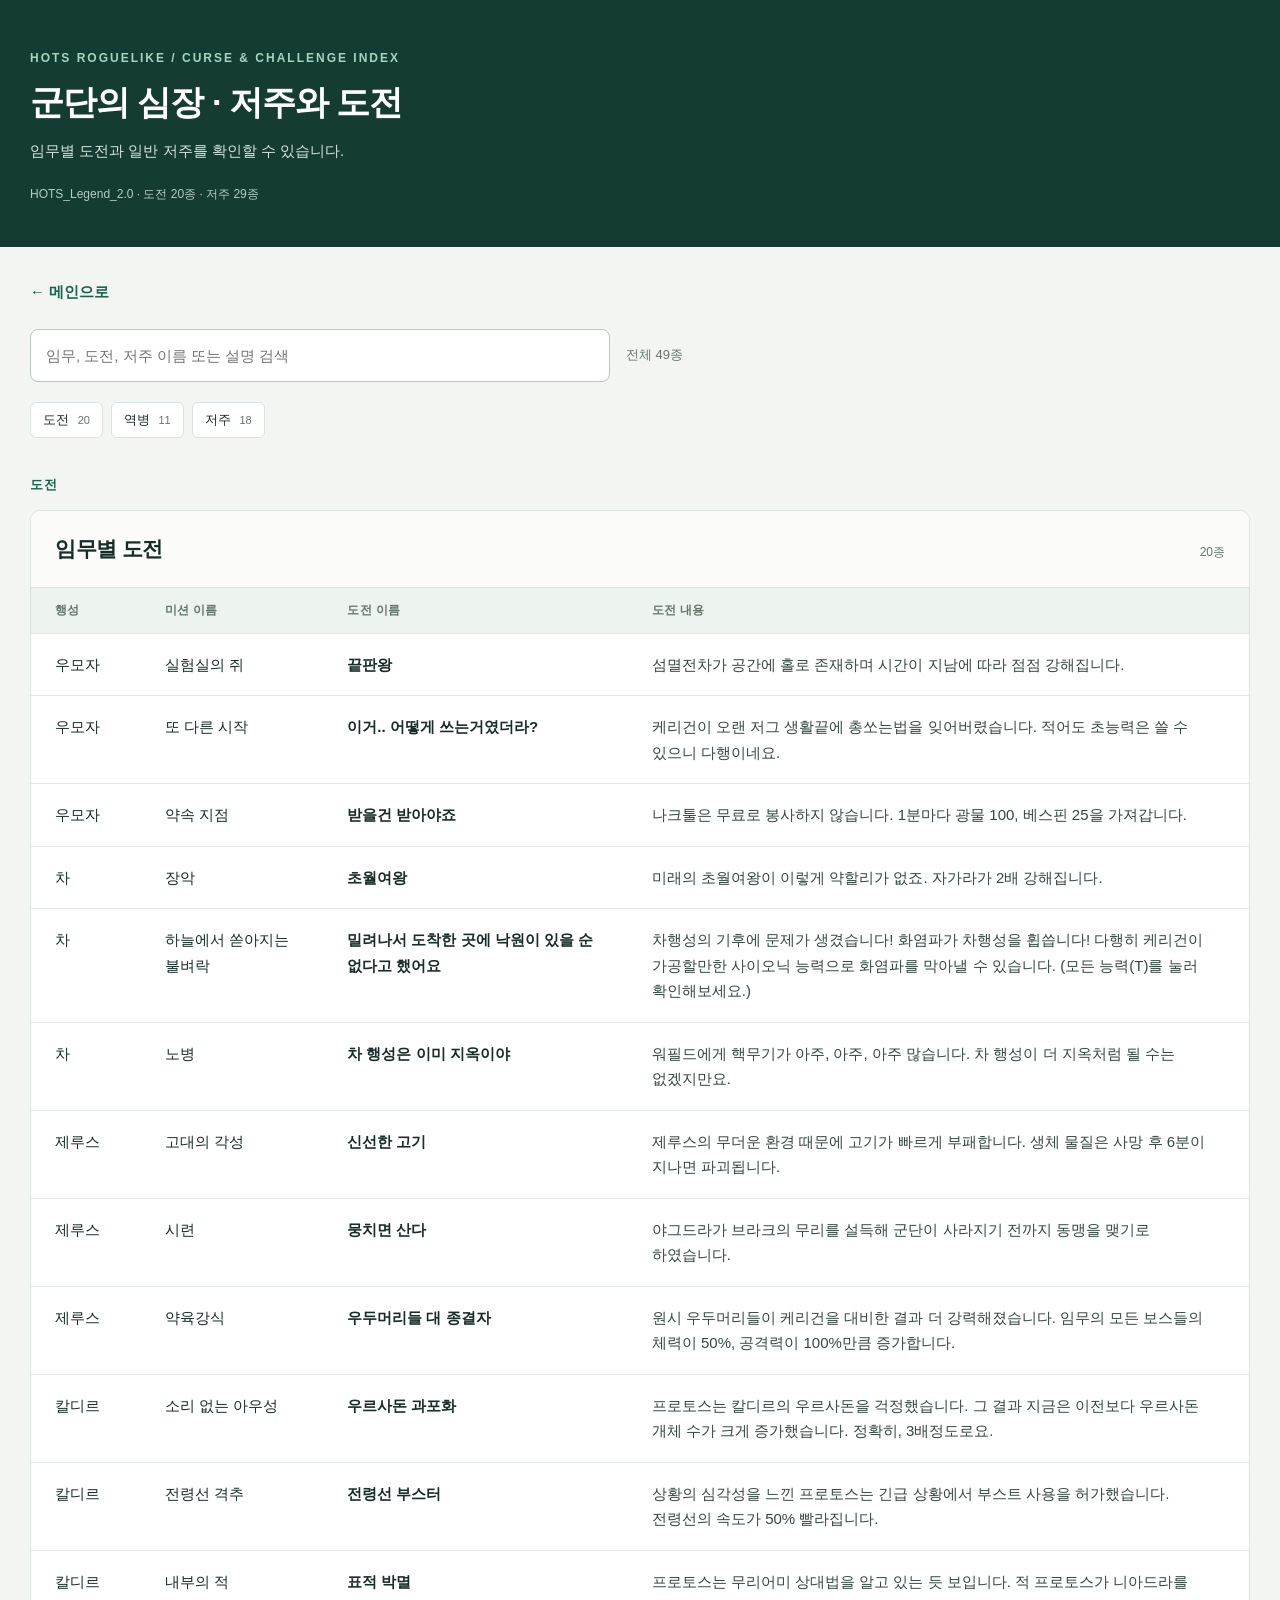
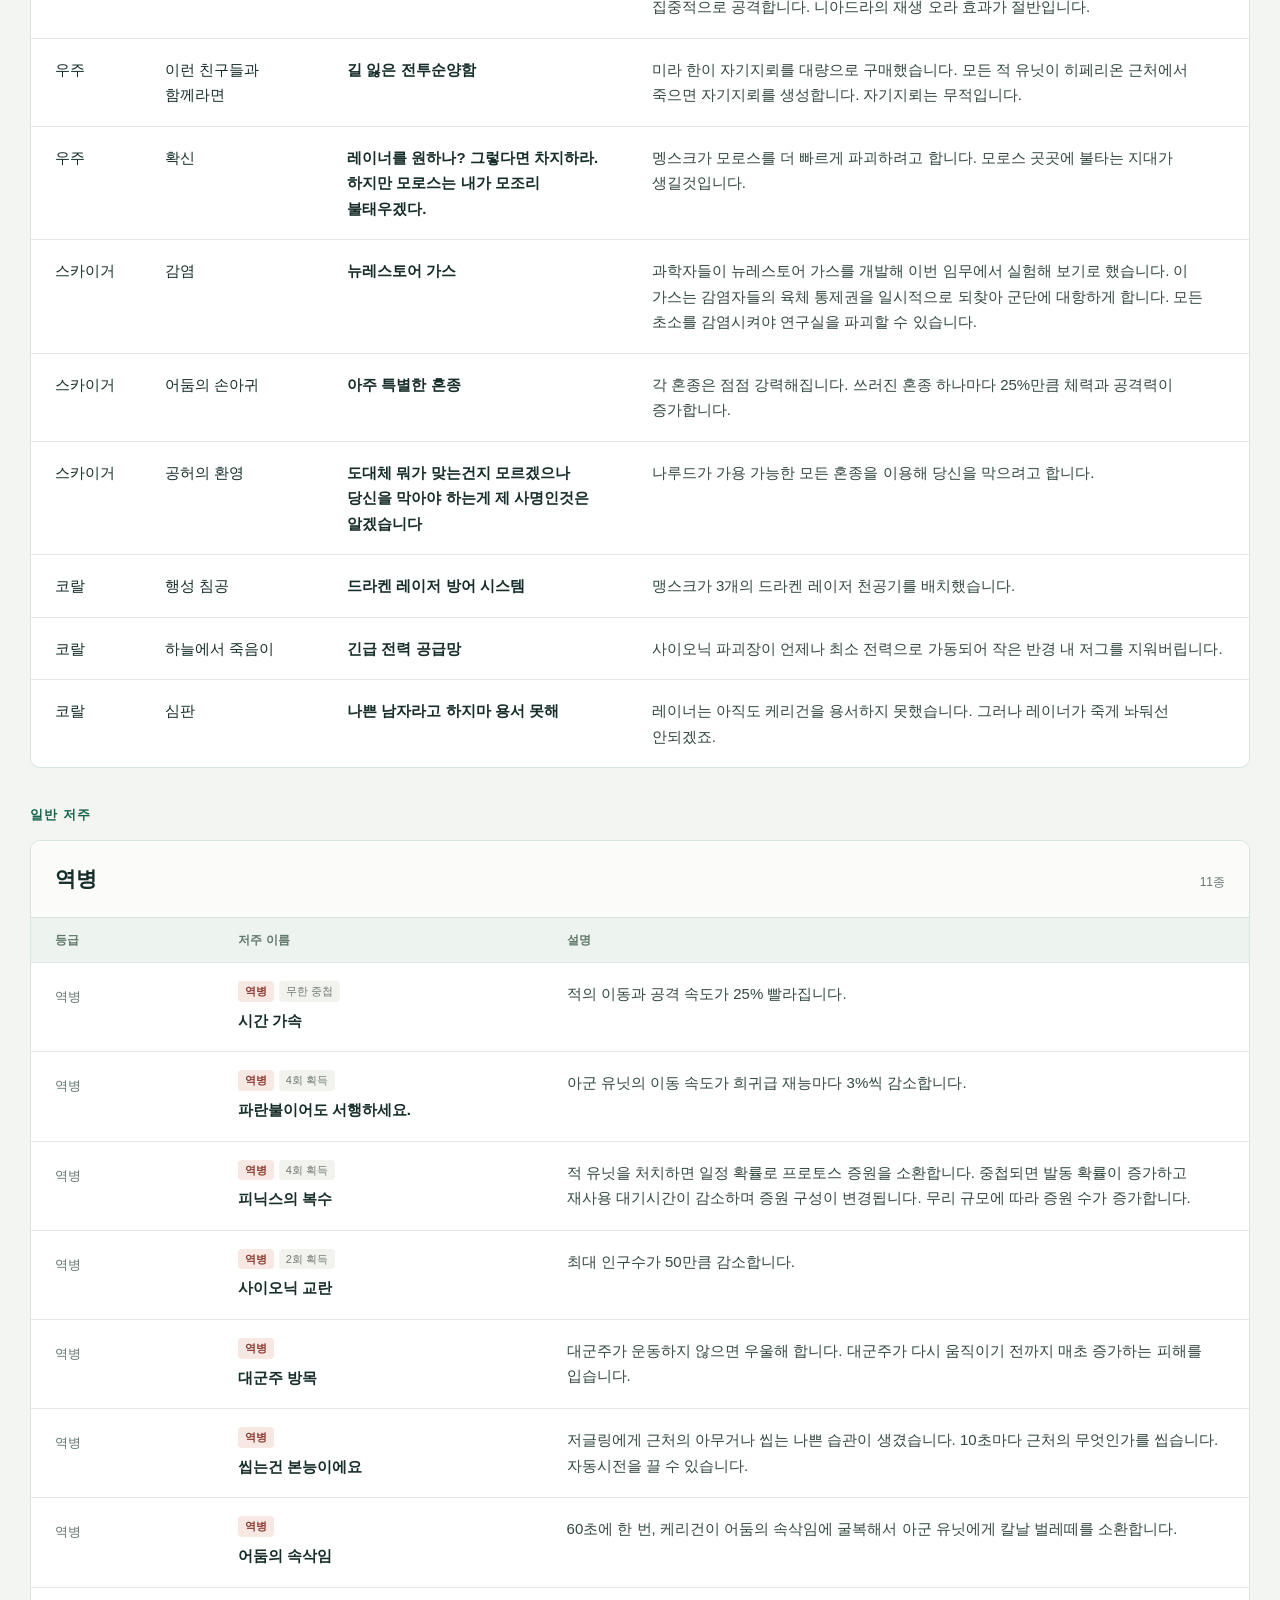
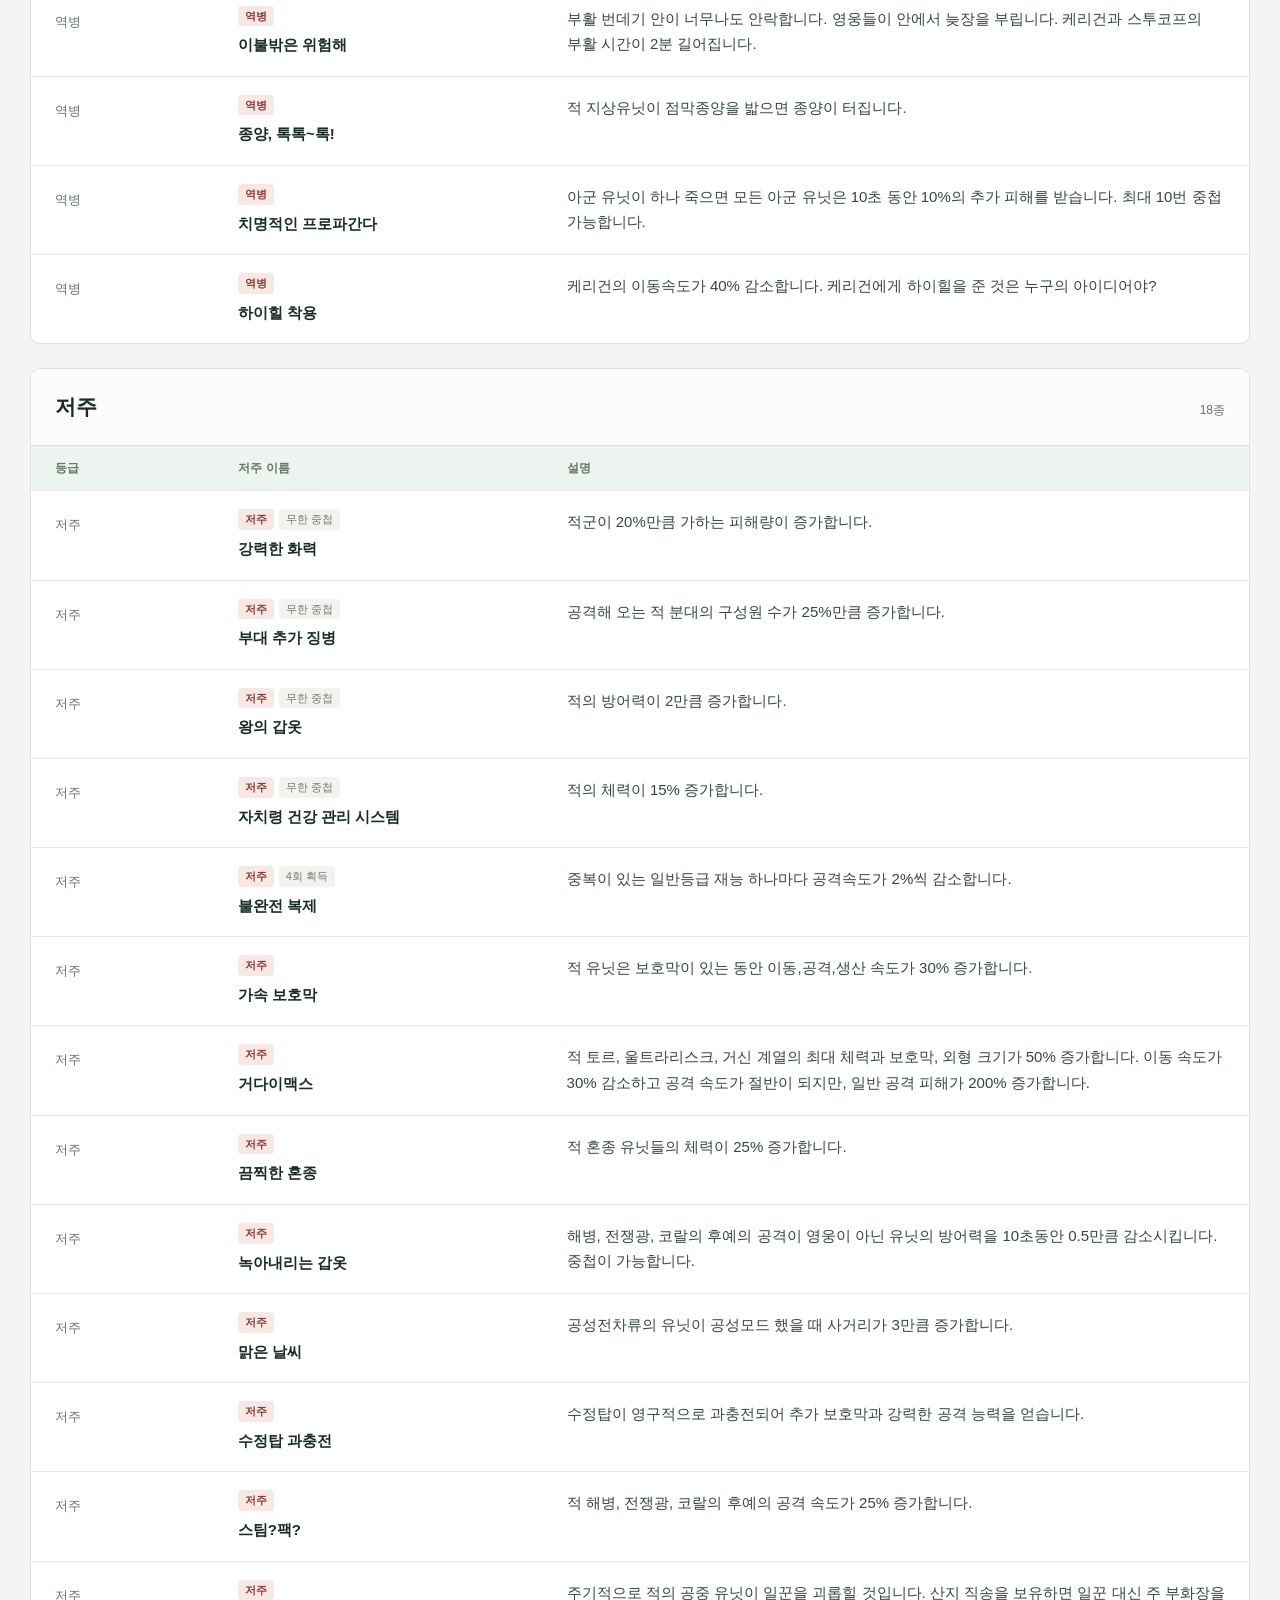
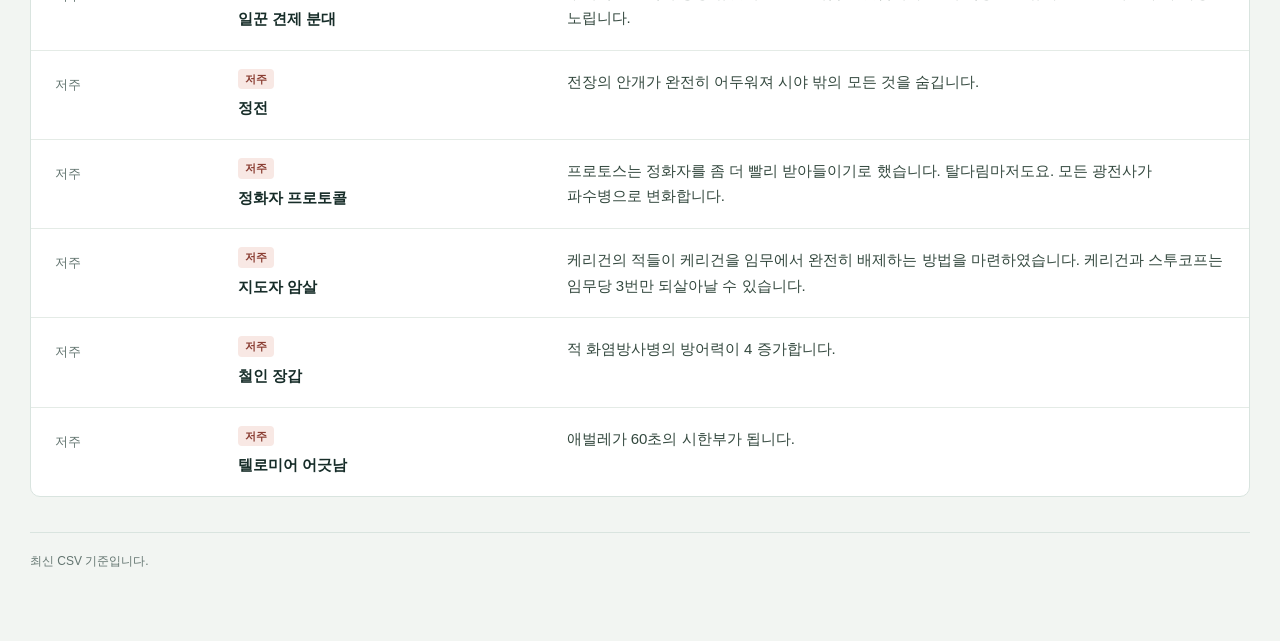
==== commit 341af237: "Update v2.0 website HTML" ====
--- a/curses.html
+++ b/curses.html
@@ -1,7 +1,7 @@
 <!doctype html><html lang="ko"><head><meta charset="utf-8"><meta name="viewport" content="width=device-width,initial-scale=1">
 <title>군단의 심장 로그라이크 · 저주와 도전</title><link rel="stylesheet" href="style.css"></head><body>
 <header><div class="eyebrow">HOTS ROGUELIKE / CURSE & CHALLENGE INDEX</div><h1>군단의 심장 · 저주와 도전</h1>
-<p>임무별 도전과 일반 저주를 확인할 수 있습니다.</p><span class="build">HOTS_Legend_1.7 · 도전 20종 · 저주 29종</span></header>
+<p>임무별 도전과 일반 저주를 확인할 수 있습니다.</p><span class="build">HOTS_Legend_2.0 · 도전 20종 · 저주 29종</span></header>
 <main><a class="home" href="index.html">← 메인으로</a>
 <div class="tools"><input id="search" type="search" placeholder="임무, 도전, 저주 이름 또는 설명 검색"><span id="result">전체 49종</span></div>
 <nav aria-label="분류 바로가기"><a href="#challenges">도전 <span>20</span></a><a href="#curse-0">역병 <span>11</span></a><a href="#curse-1">저주 <span>18</span></a></nav>
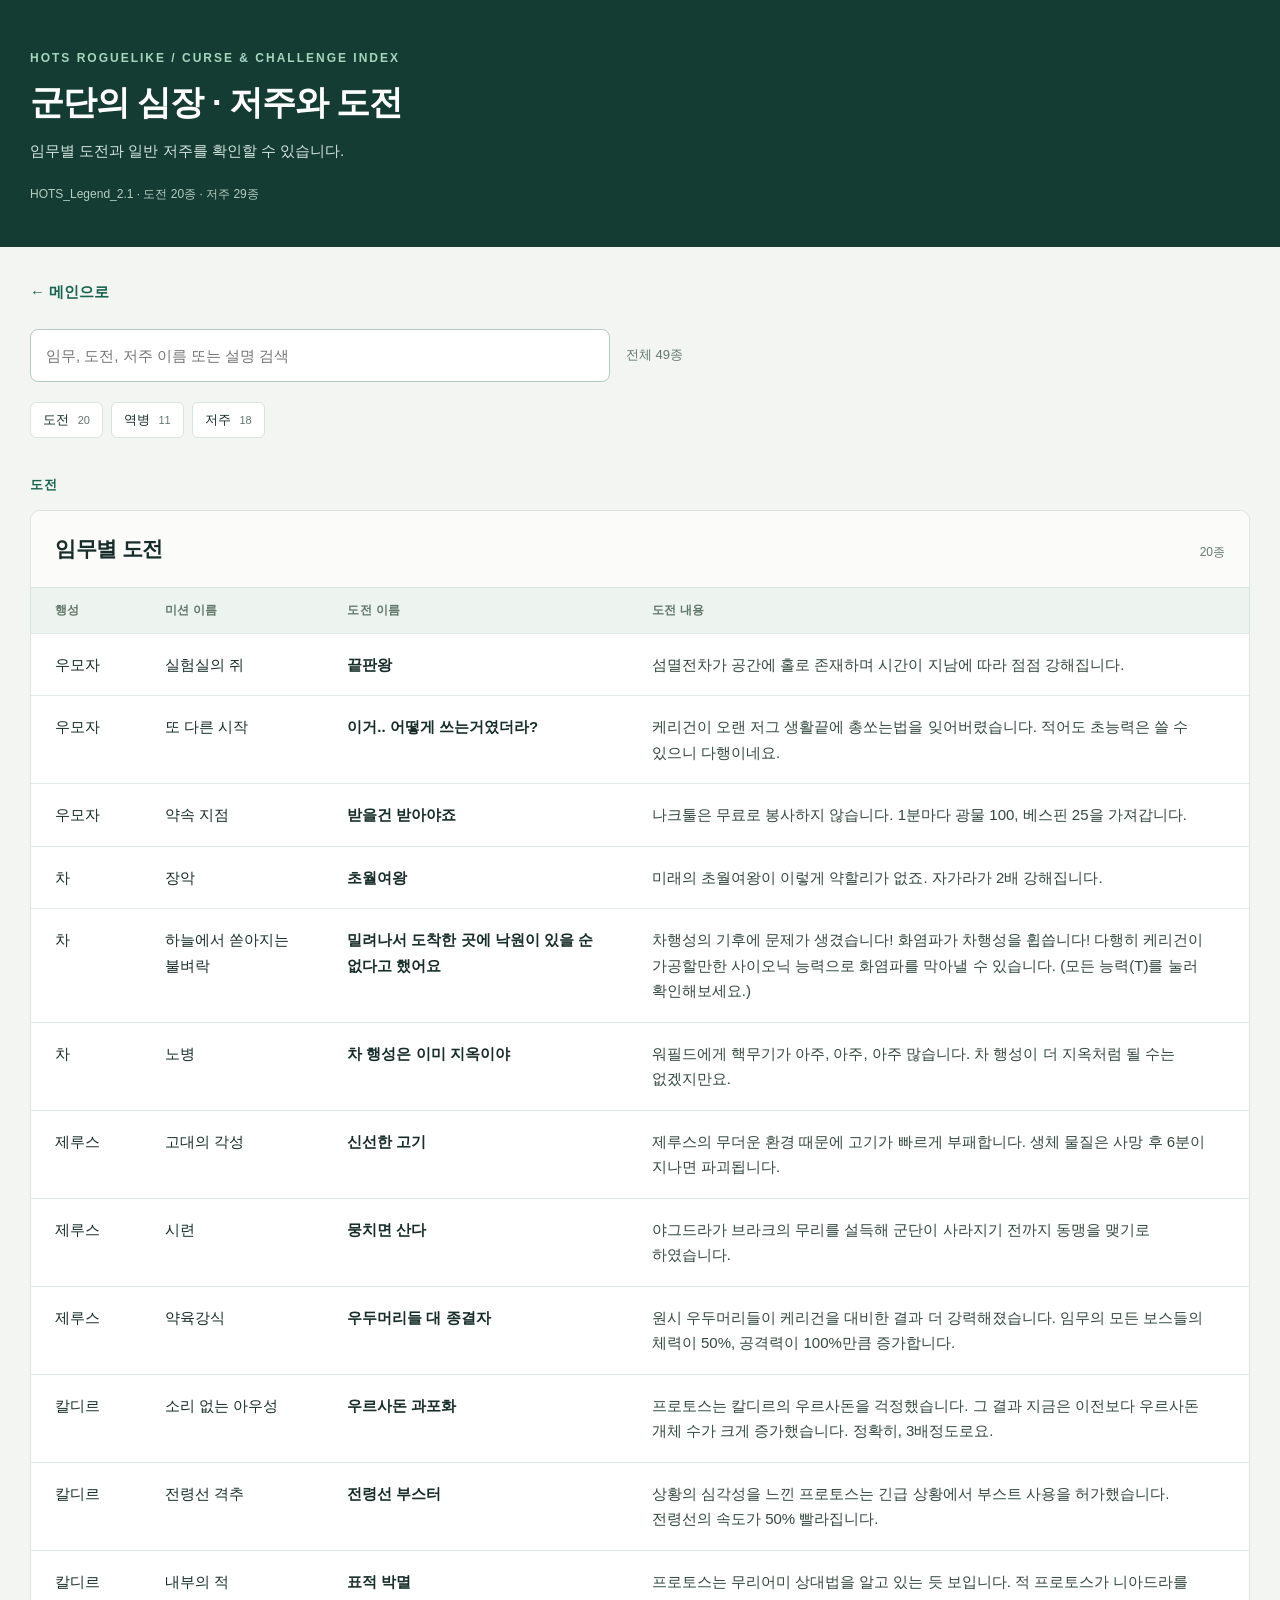
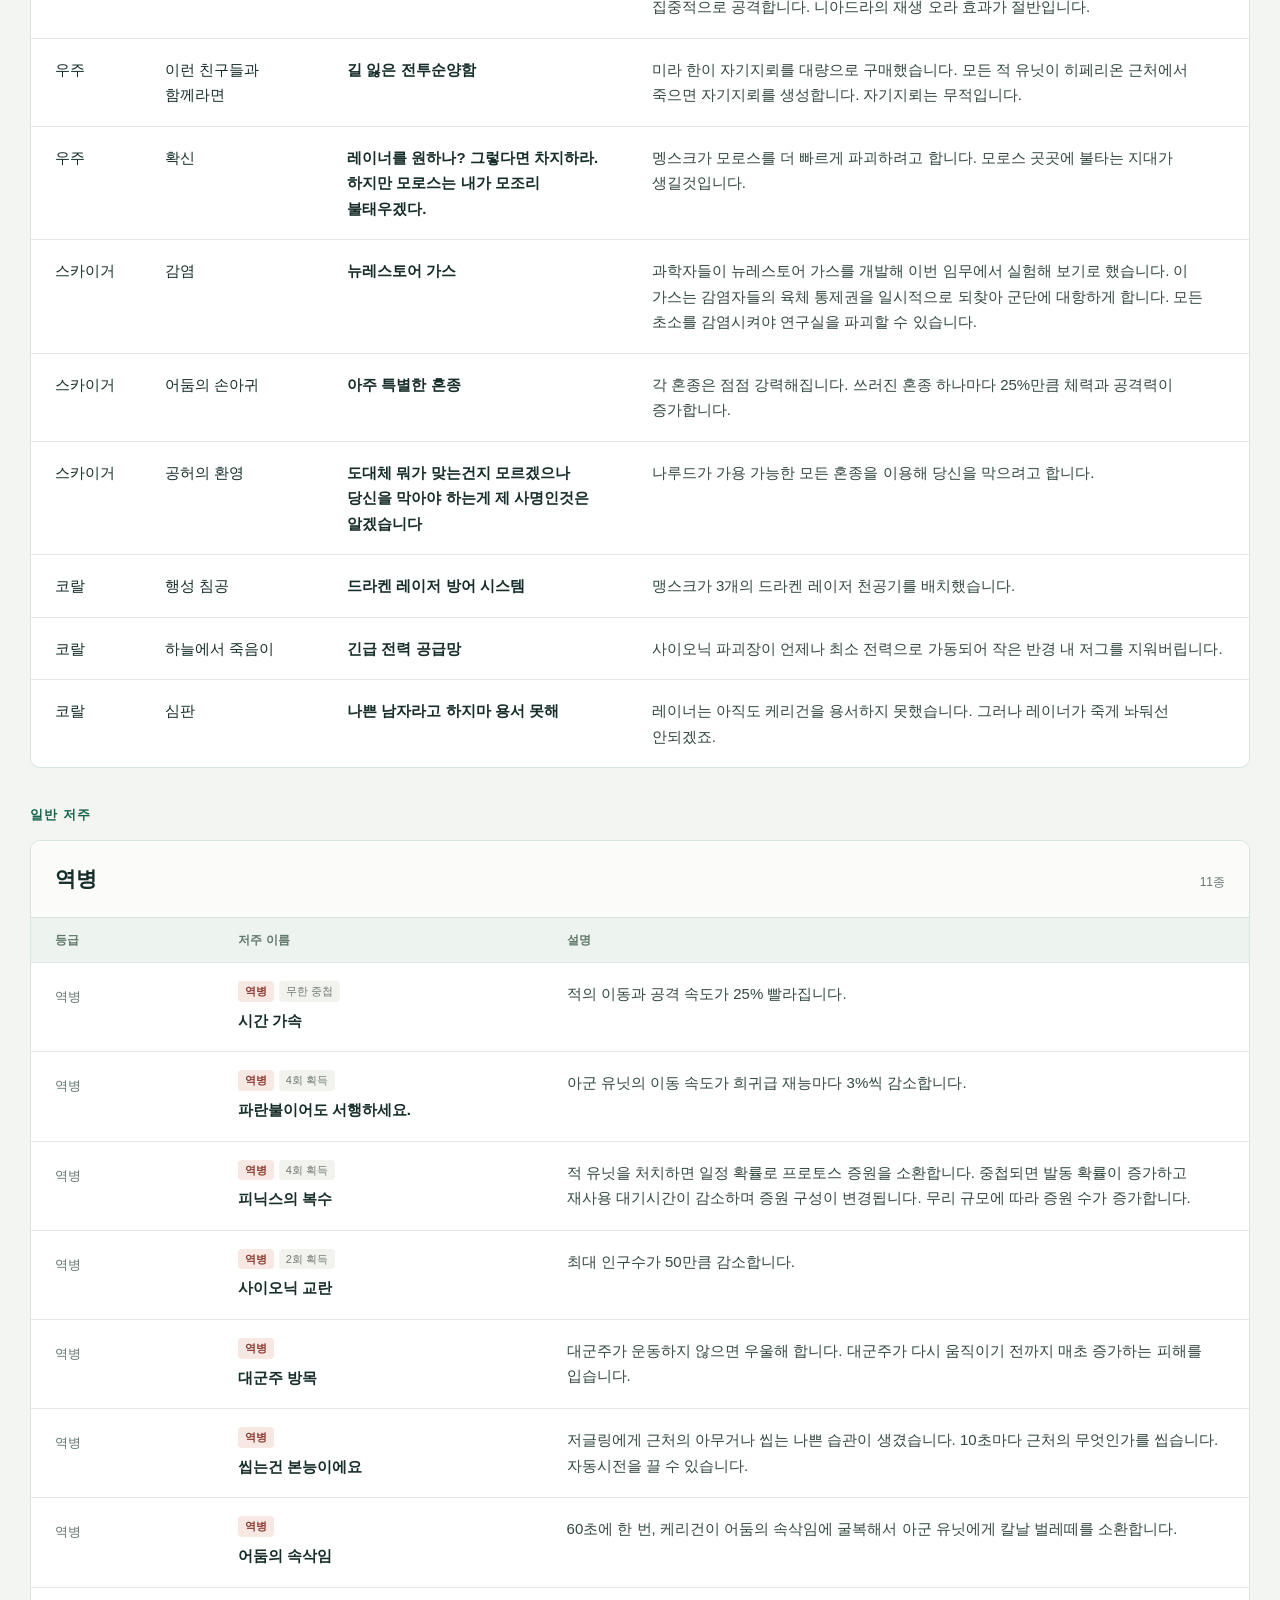
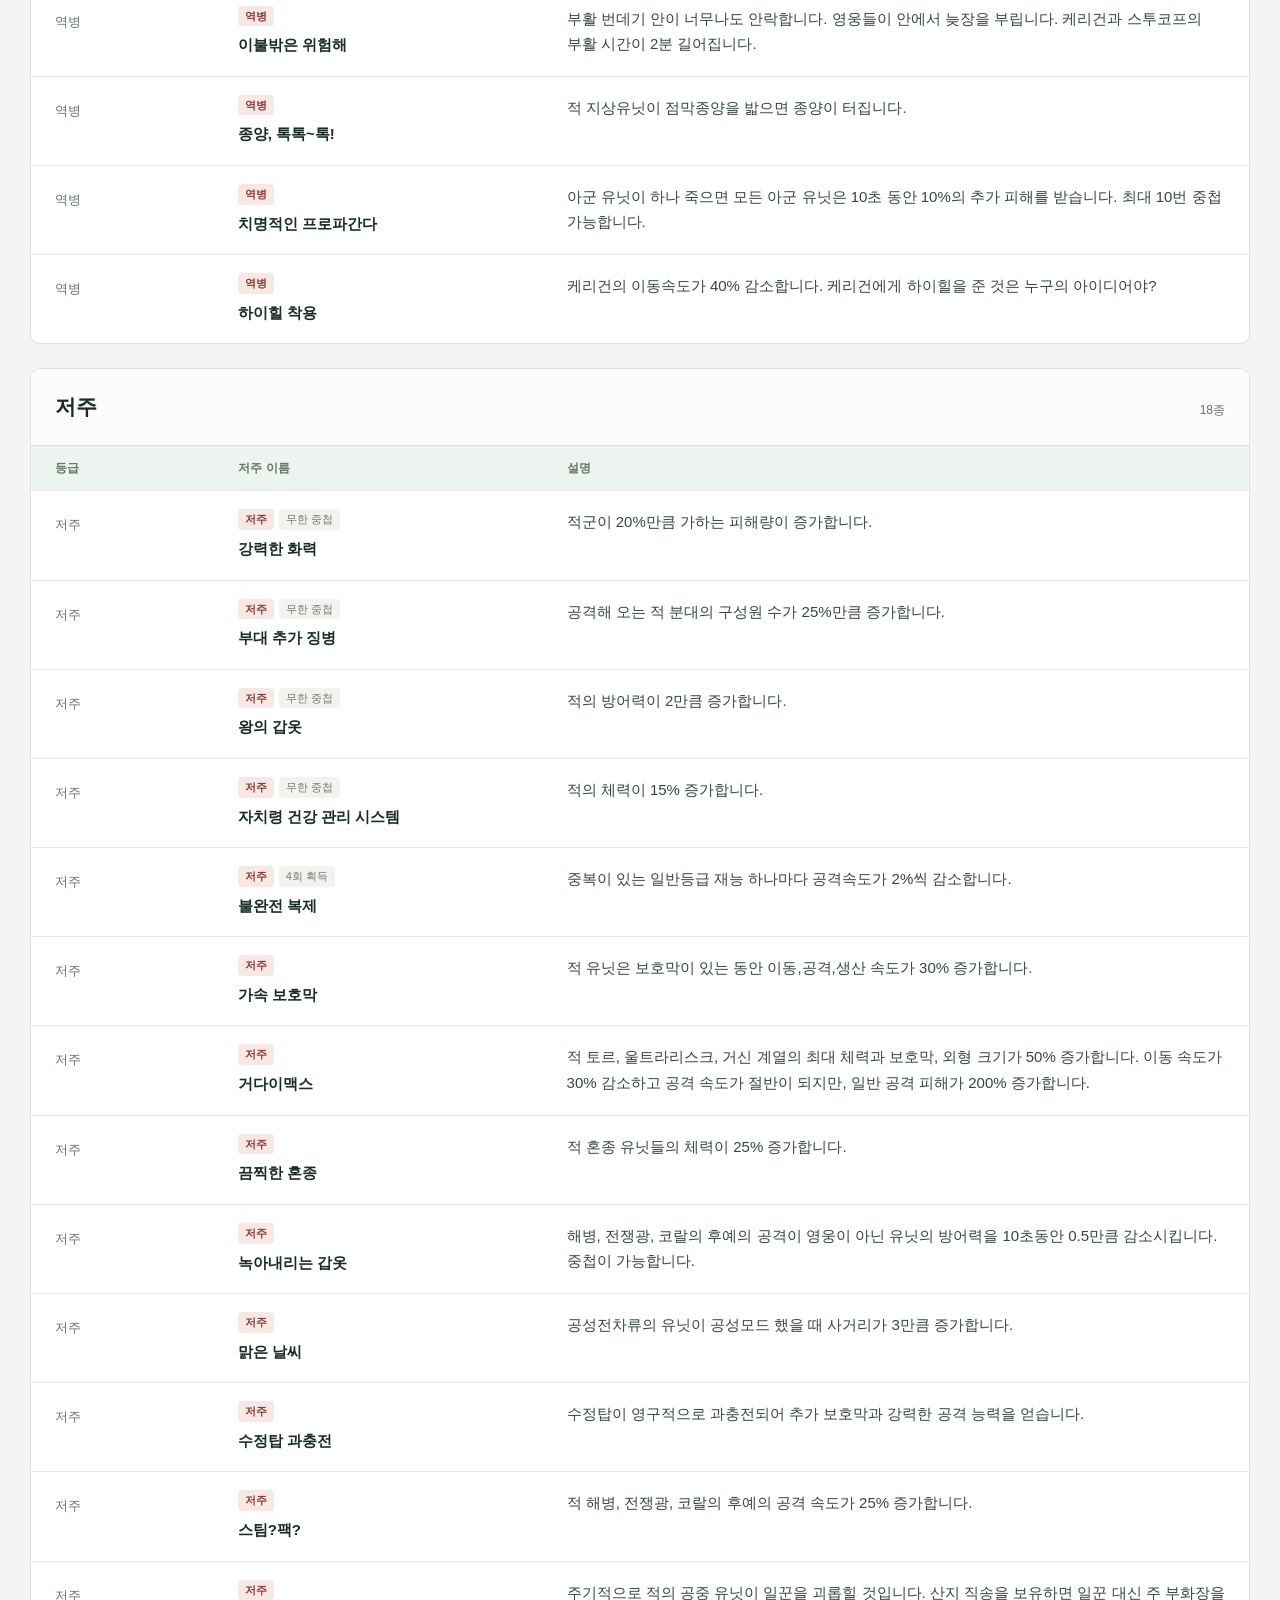
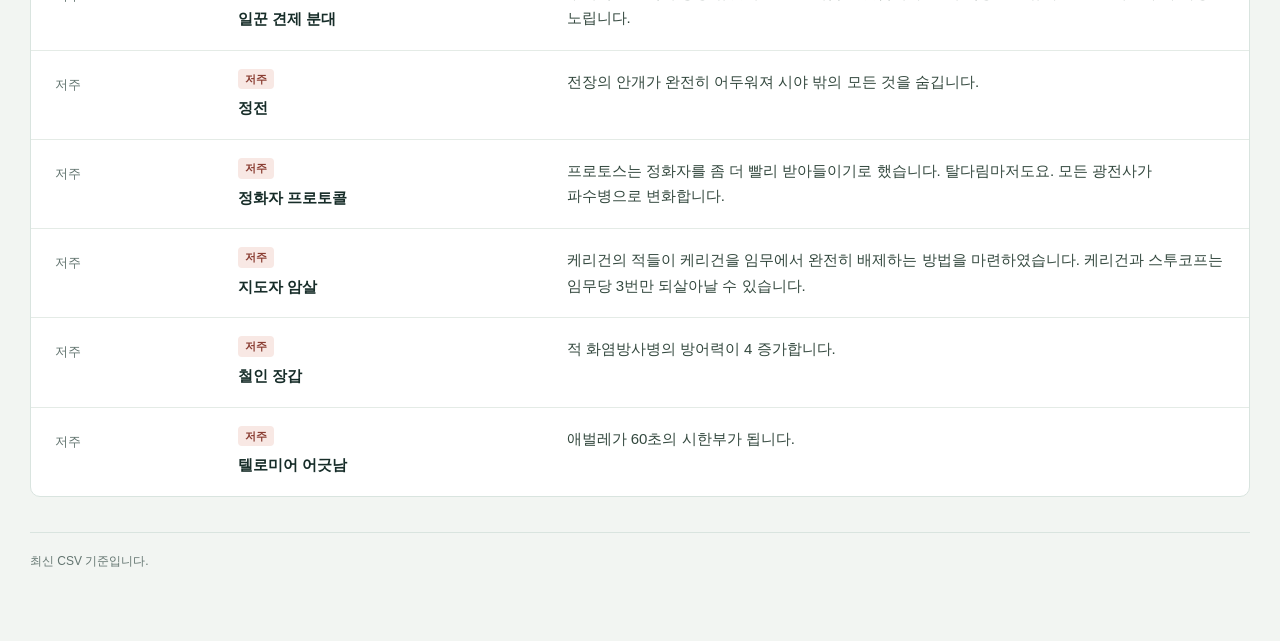
==== commit c8e3bb5e: "Publish v2.1 website HTML" ====
--- a/curses.html
+++ b/curses.html
@@ -1,7 +1,7 @@
 <!doctype html><html lang="ko"><head><meta charset="utf-8"><meta name="viewport" content="width=device-width,initial-scale=1">
 <title>군단의 심장 로그라이크 · 저주와 도전</title><link rel="stylesheet" href="style.css"></head><body>
 <header><div class="eyebrow">HOTS ROGUELIKE / CURSE & CHALLENGE INDEX</div><h1>군단의 심장 · 저주와 도전</h1>
-<p>임무별 도전과 일반 저주를 확인할 수 있습니다.</p><span class="build">HOTS_Legend_2.0 · 도전 20종 · 저주 29종</span></header>
+<p>임무별 도전과 일반 저주를 확인할 수 있습니다.</p><span class="build">HOTS_Legend_2.1 · 도전 20종 · 저주 29종</span></header>
 <main><a class="home" href="index.html">← 메인으로</a>
 <div class="tools"><input id="search" type="search" placeholder="임무, 도전, 저주 이름 또는 설명 검색"><span id="result">전체 49종</span></div>
 <nav aria-label="분류 바로가기"><a href="#challenges">도전 <span>20</span></a><a href="#curse-0">역병 <span>11</span></a><a href="#curse-1">저주 <span>18</span></a></nav>
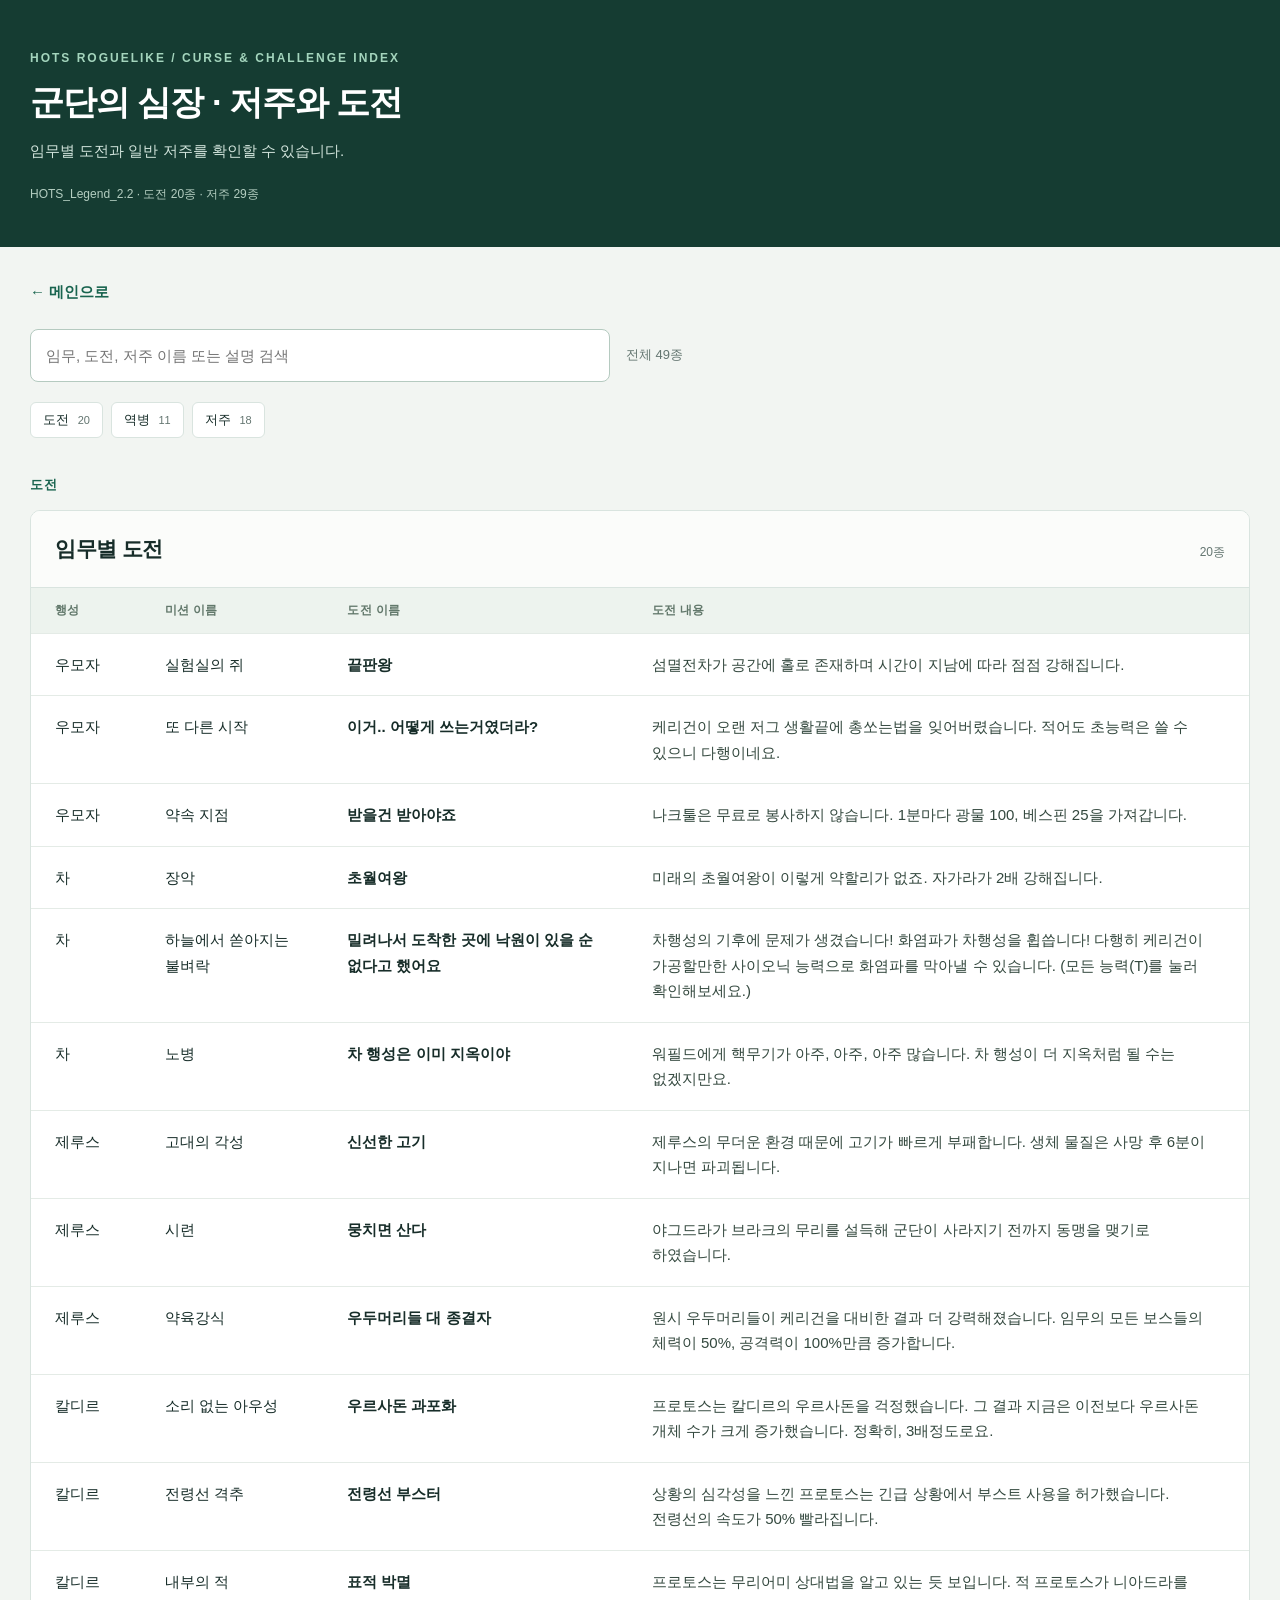
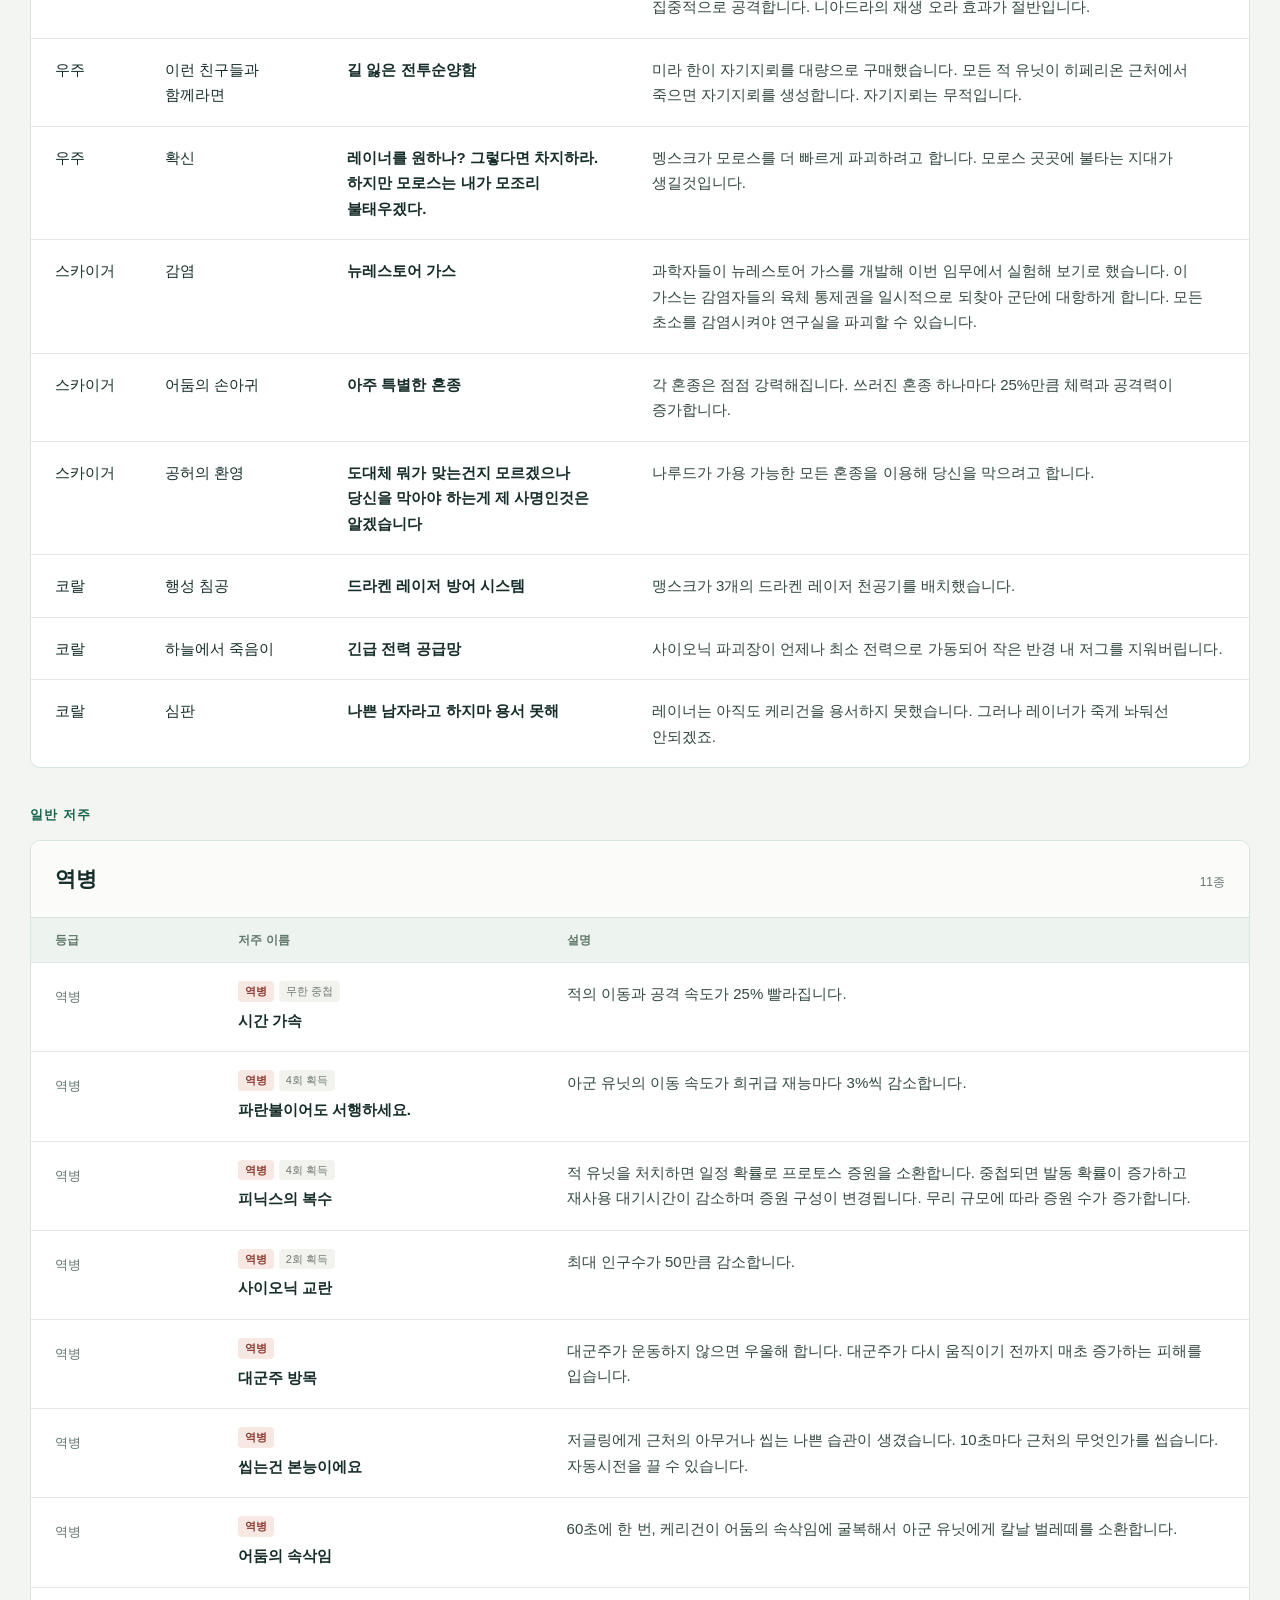
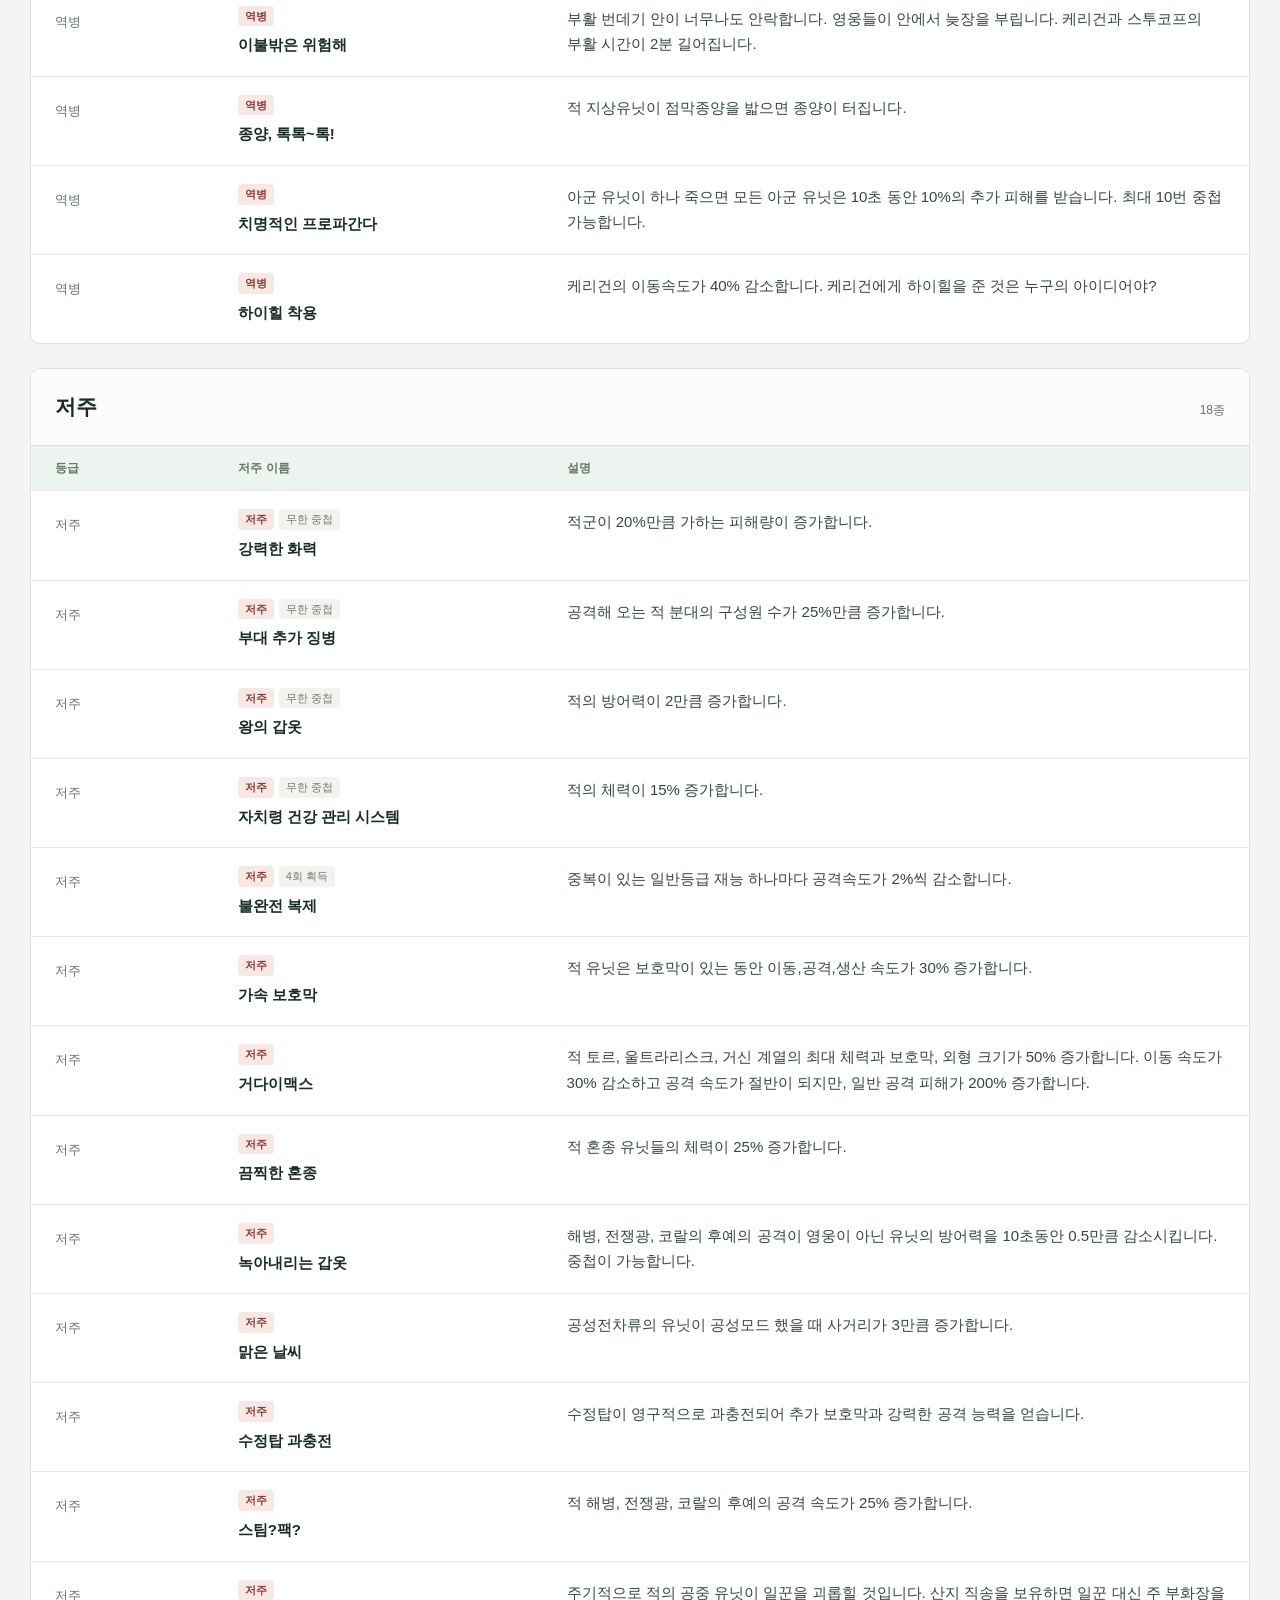
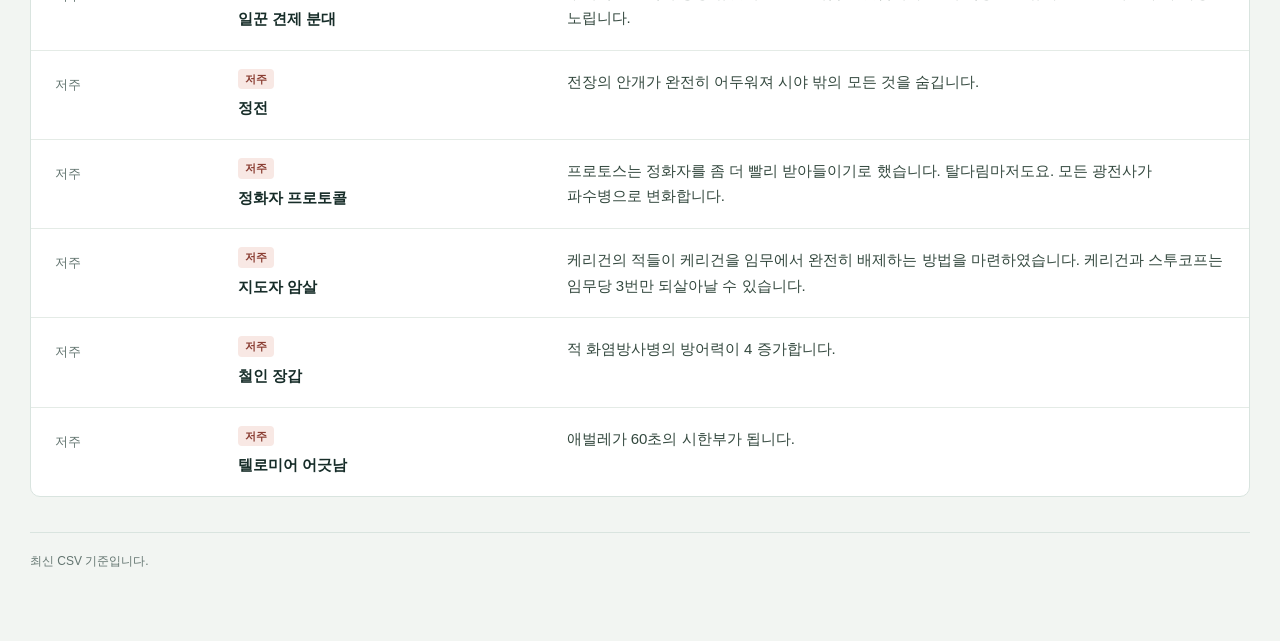
==== commit 670537ed: "Publish v2.2 website HTML" ====
--- a/curses.html
+++ b/curses.html
@@ -1,7 +1,7 @@
 <!doctype html><html lang="ko"><head><meta charset="utf-8"><meta name="viewport" content="width=device-width,initial-scale=1">
 <title>군단의 심장 로그라이크 · 저주와 도전</title><link rel="stylesheet" href="style.css"></head><body>
 <header><div class="eyebrow">HOTS ROGUELIKE / CURSE & CHALLENGE INDEX</div><h1>군단의 심장 · 저주와 도전</h1>
-<p>임무별 도전과 일반 저주를 확인할 수 있습니다.</p><span class="build">HOTS_Legend_2.1 · 도전 20종 · 저주 29종</span></header>
+<p>임무별 도전과 일반 저주를 확인할 수 있습니다.</p><span class="build">HOTS_Legend_2.2 · 도전 20종 · 저주 29종</span></header>
 <main><a class="home" href="index.html">← 메인으로</a>
 <div class="tools"><input id="search" type="search" placeholder="임무, 도전, 저주 이름 또는 설명 검색"><span id="result">전체 49종</span></div>
 <nav aria-label="분류 바로가기"><a href="#challenges">도전 <span>20</span></a><a href="#curse-0">역병 <span>11</span></a><a href="#curse-1">저주 <span>18</span></a></nav>
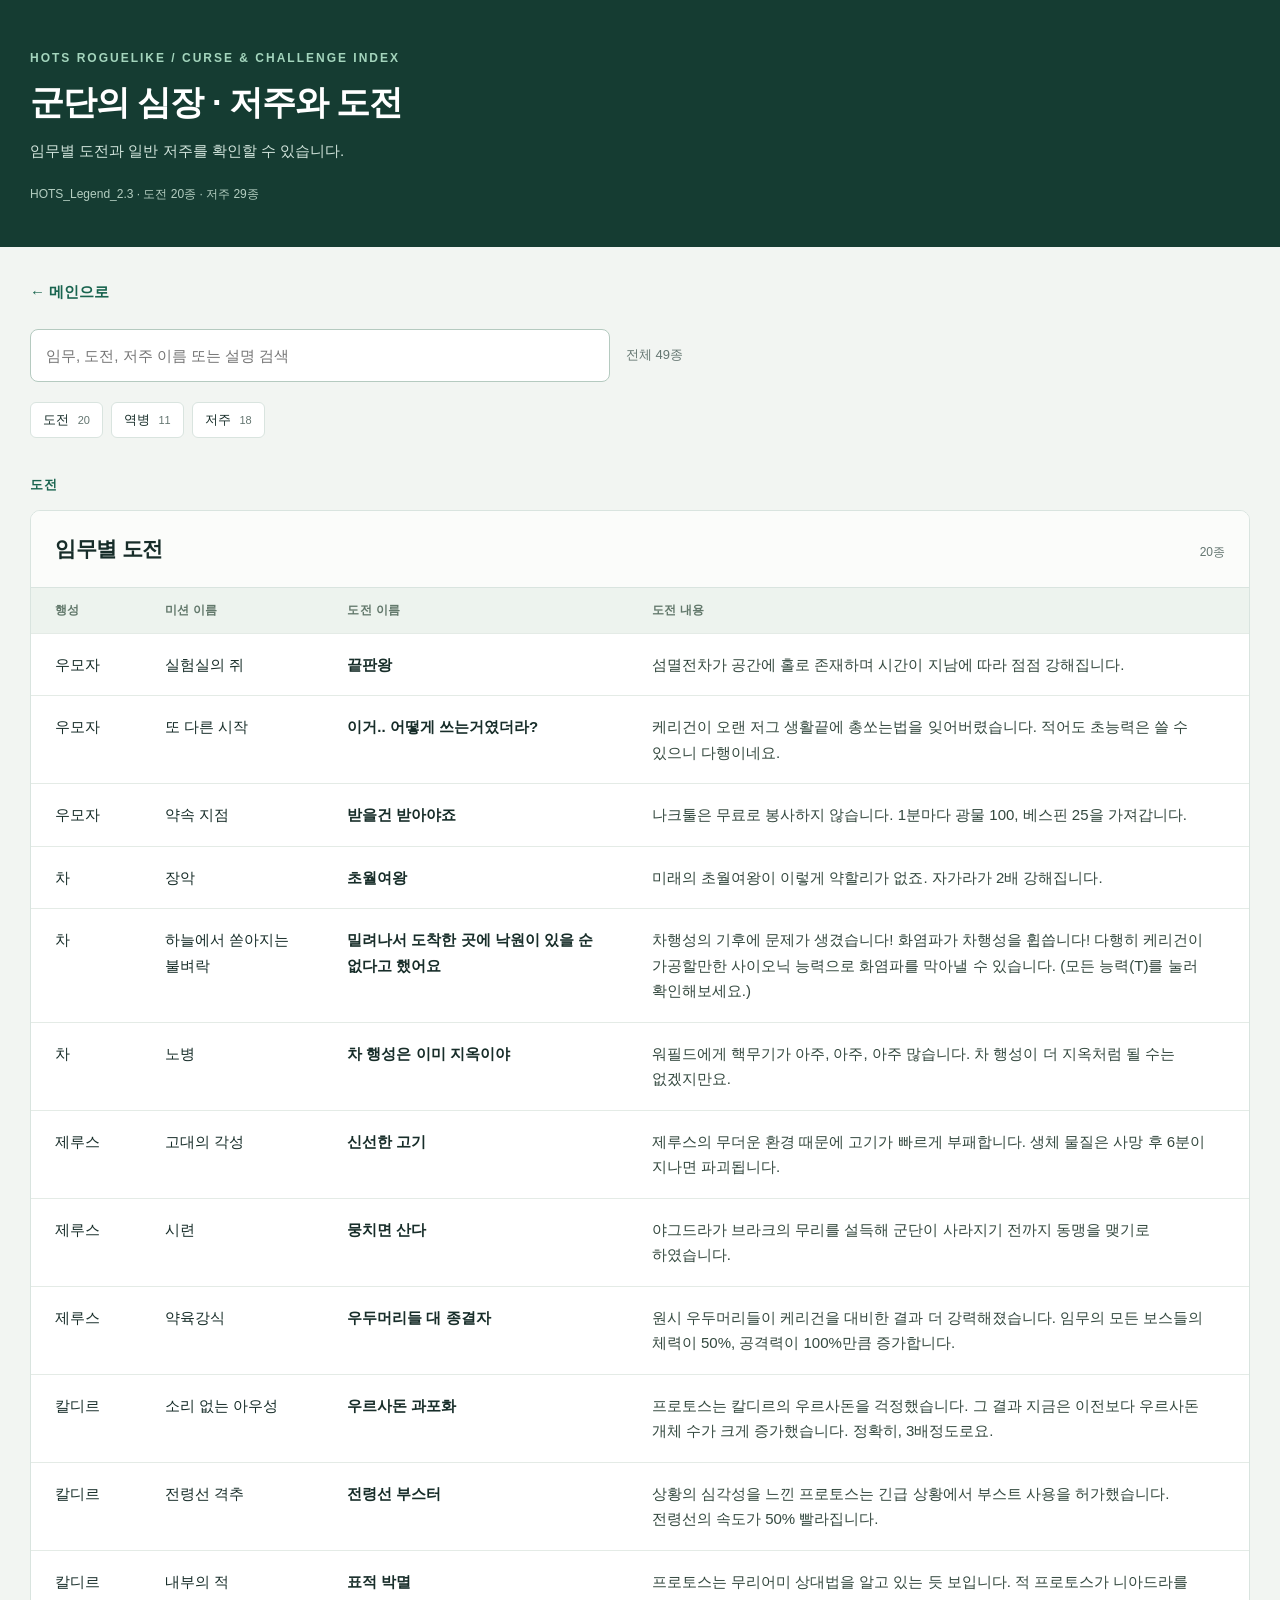
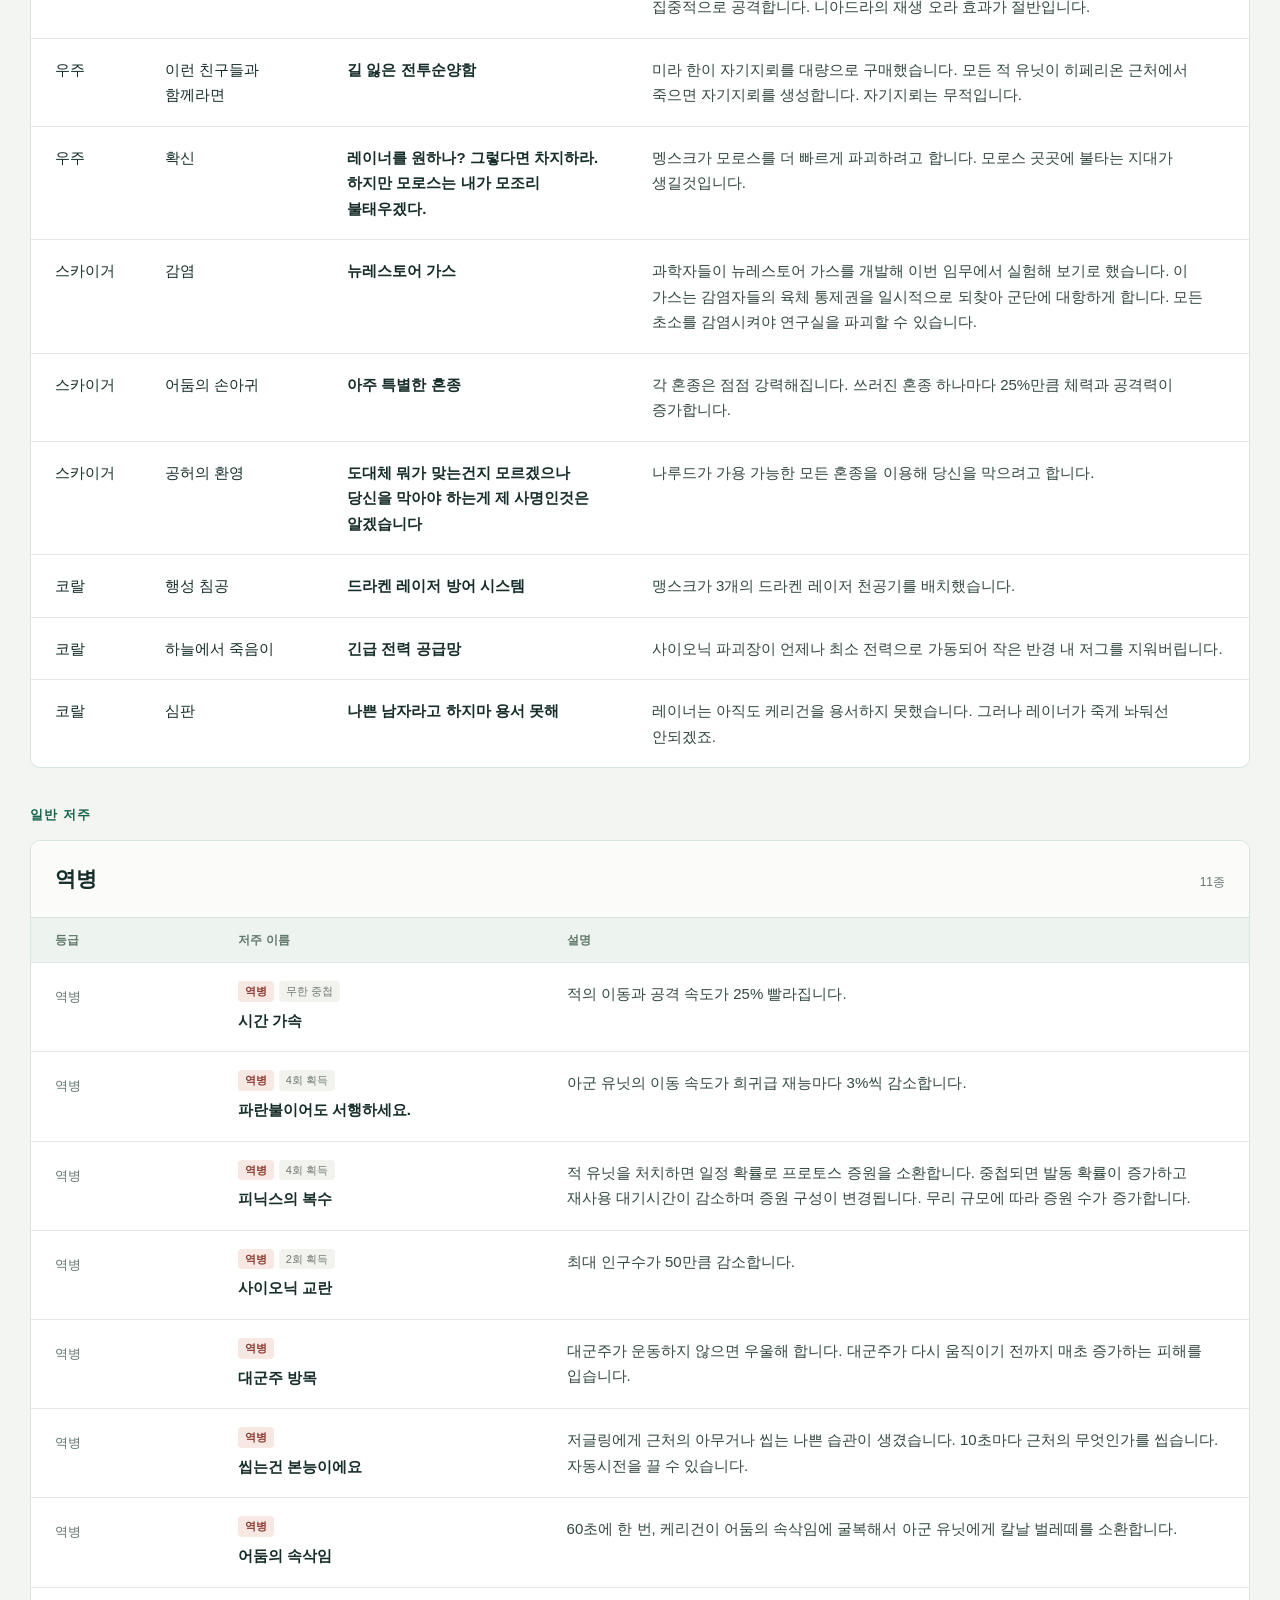
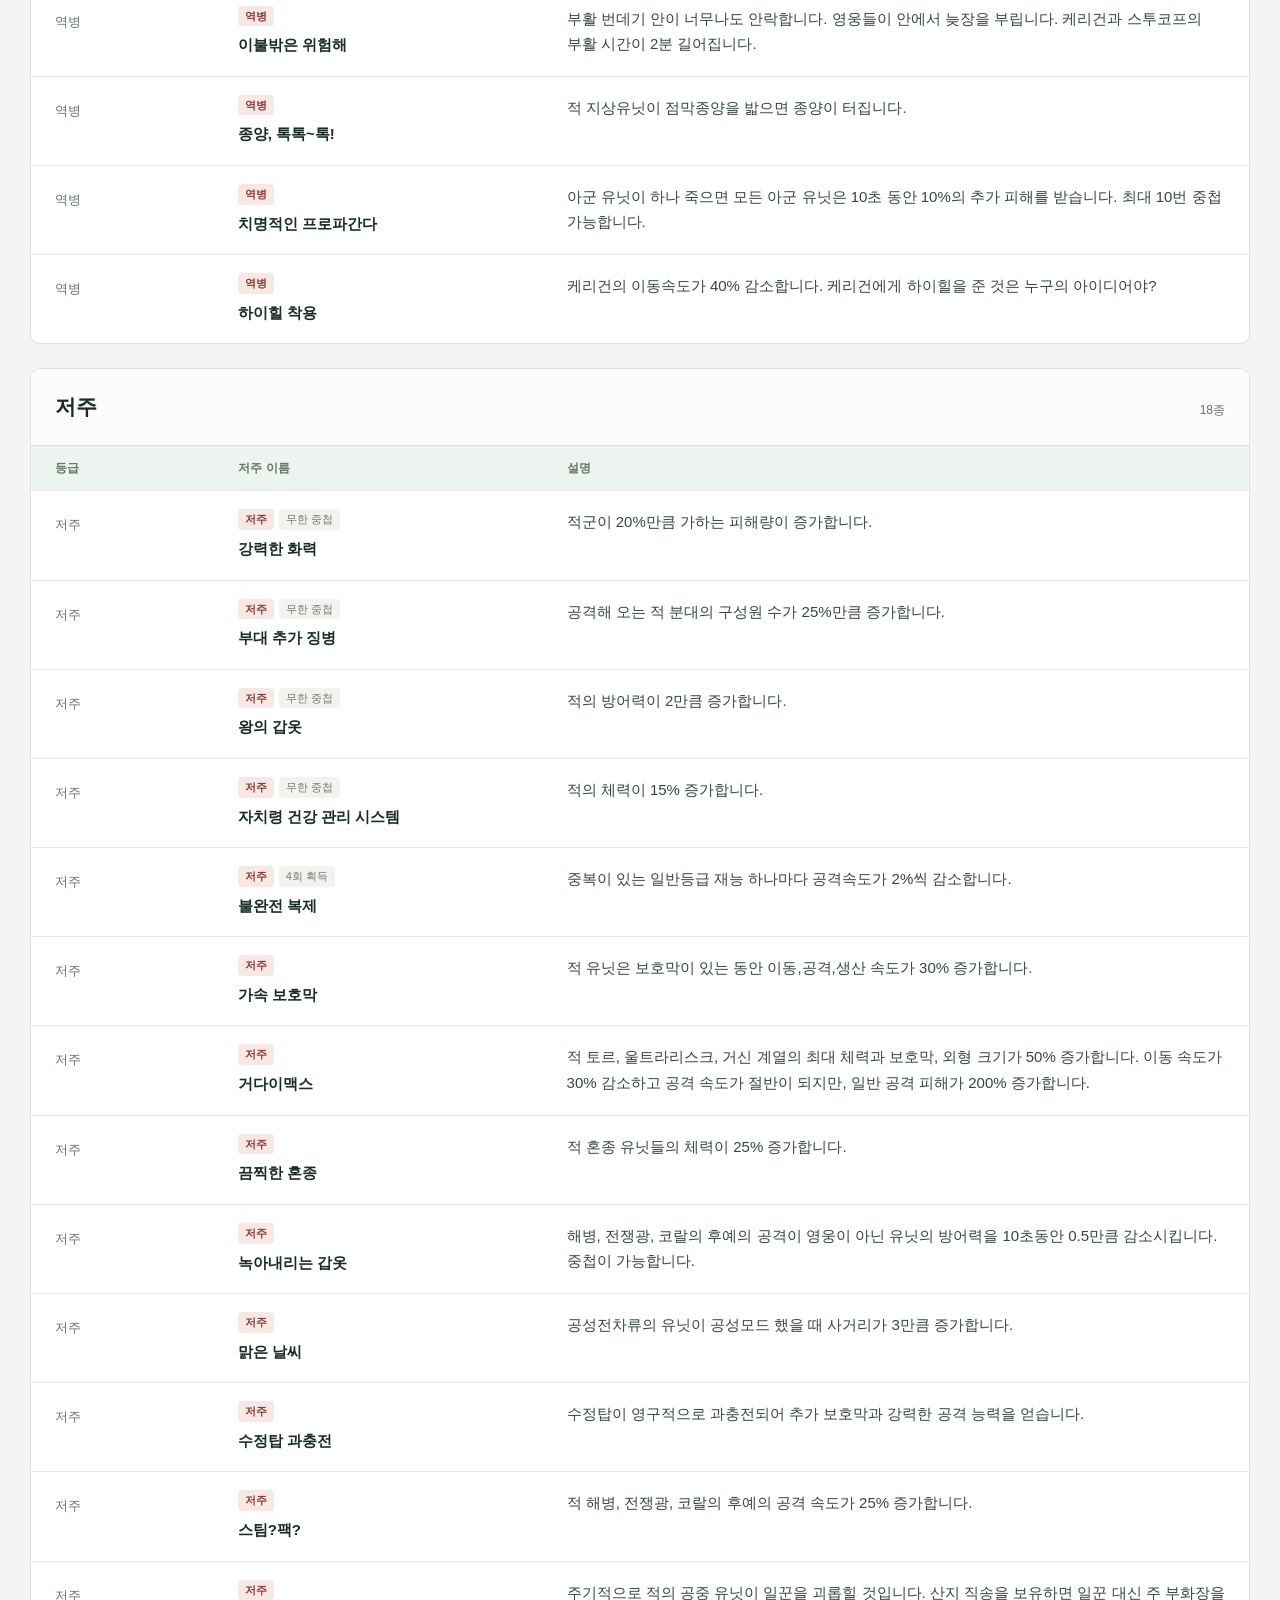
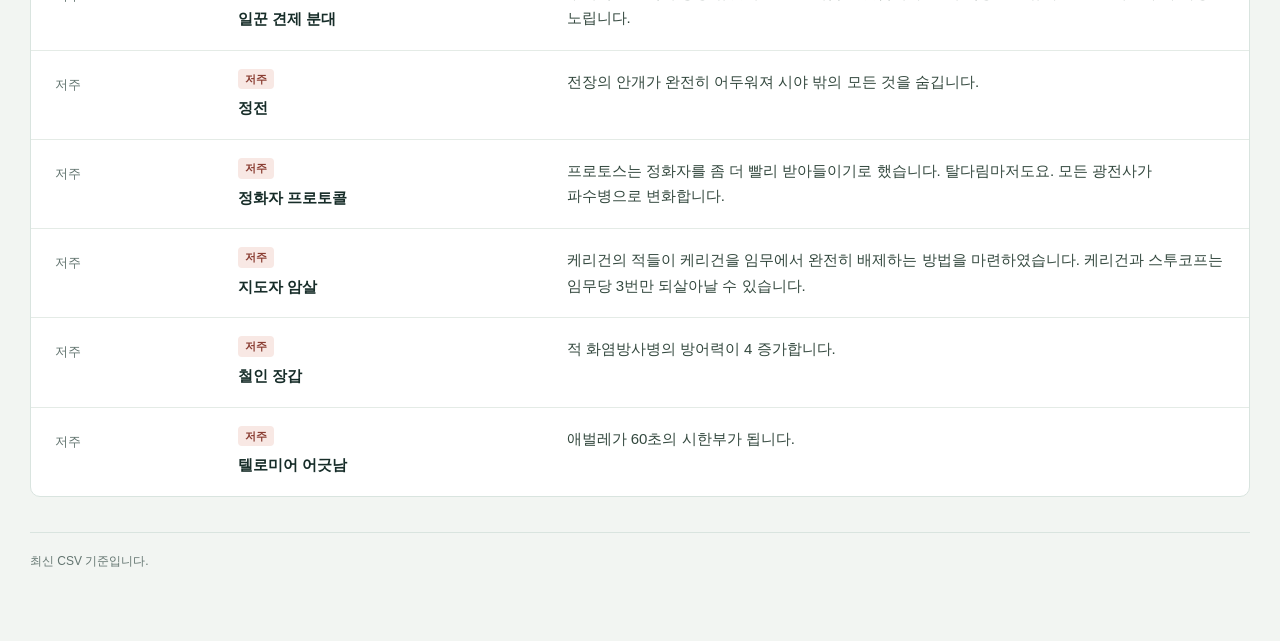
==== commit a95e6795: "Publish v2.3 website HTML" ====
--- a/curses.html
+++ b/curses.html
@@ -1,7 +1,8 @@
 <!doctype html><html lang="ko"><head><meta charset="utf-8"><meta name="viewport" content="width=device-width,initial-scale=1">
-<title>군단의 심장 로그라이크 · 저주와 도전</title><link rel="stylesheet" href="style.css"></head><body>
+<title>군단의 심장 로그라이크 · 저주와 도전</title><link rel="stylesheet" href="style.css"><link rel="icon" type="image/x-icon" href="sc2-favicon.ico">
+</head><body>
 <header><div class="eyebrow">HOTS ROGUELIKE / CURSE & CHALLENGE INDEX</div><h1>군단의 심장 · 저주와 도전</h1>
-<p>임무별 도전과 일반 저주를 확인할 수 있습니다.</p><span class="build">HOTS_Legend_2.2 · 도전 20종 · 저주 29종</span></header>
+<p>임무별 도전과 일반 저주를 확인할 수 있습니다.</p><span class="build">HOTS_Legend_2.3 · 도전 20종 · 저주 29종</span></header>
 <main><a class="home" href="index.html">← 메인으로</a>
 <div class="tools"><input id="search" type="search" placeholder="임무, 도전, 저주 이름 또는 설명 검색"><span id="result">전체 49종</span></div>
 <nav aria-label="분류 바로가기"><a href="#challenges">도전 <span>20</span></a><a href="#curse-0">역병 <span>11</span></a><a href="#curse-1">저주 <span>18</span></a></nav>
